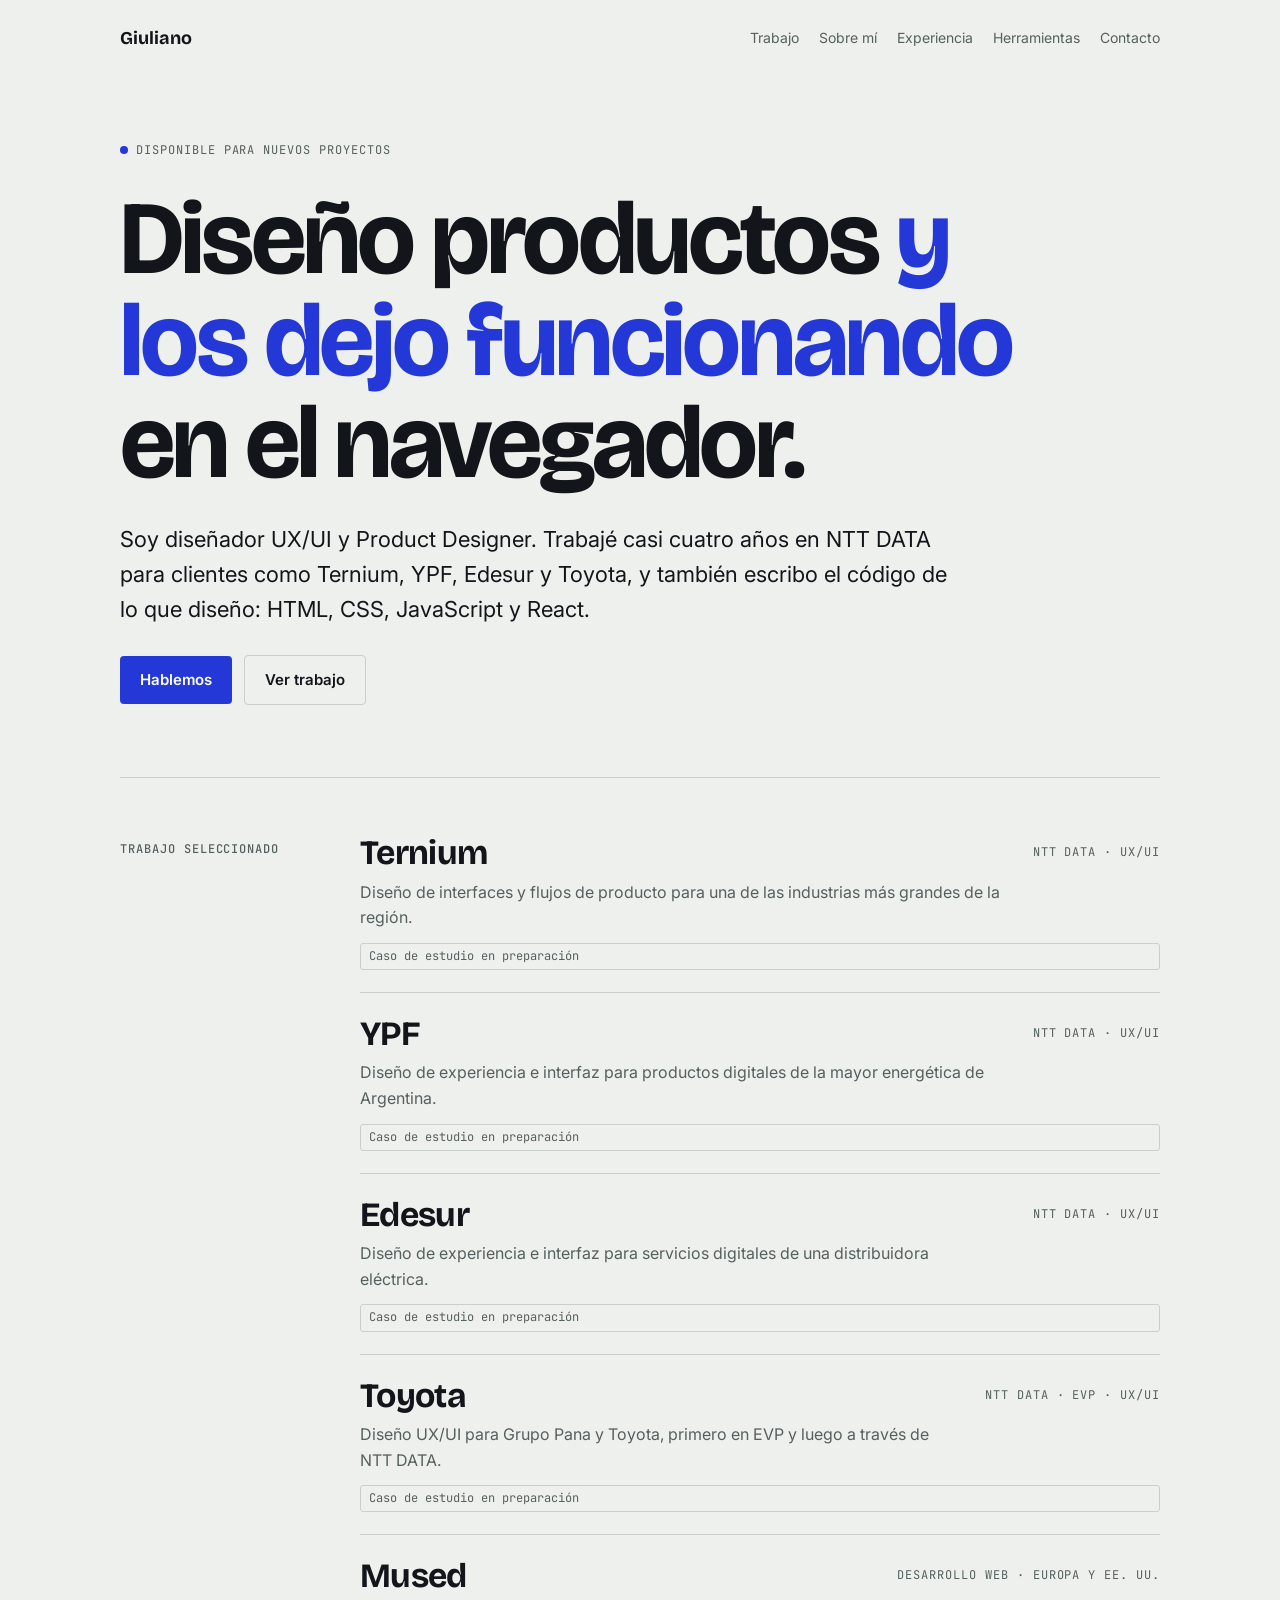
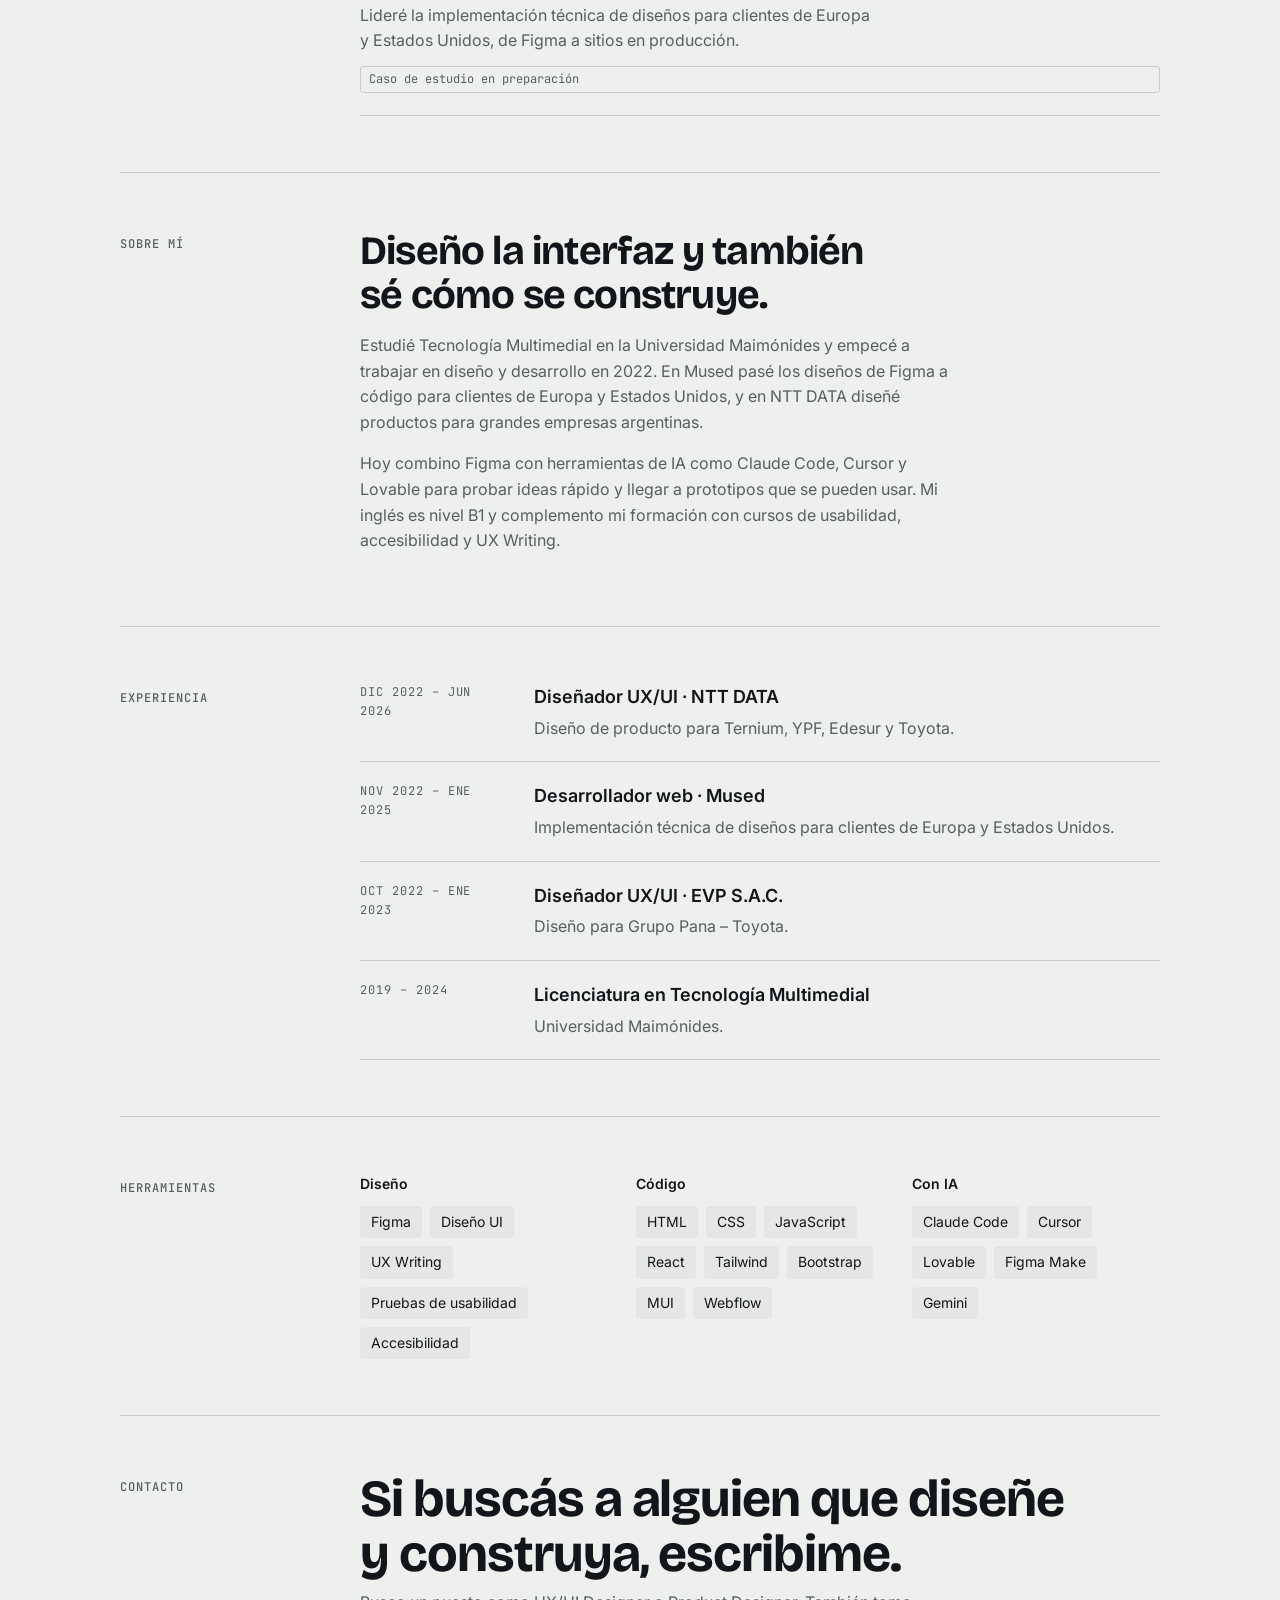
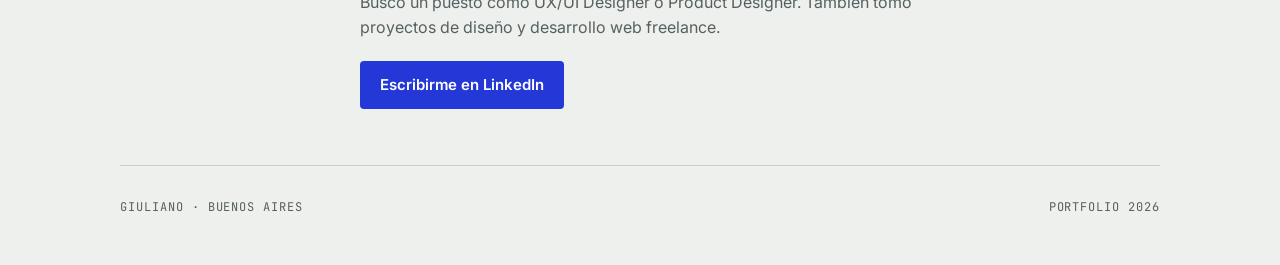
==== index.html @ b7f48174 "Add files via upload" ====
<!doctype html>
<html lang="es">
<head>
<meta charset="utf-8">
<meta name="viewport" content="width=device-width, initial-scale=1, viewport-fit=cover">
<meta name="description" content="Portfolio de Giuliano, diseñador UX/UI y Product Designer.">
<title>Giuliano Portfolio</title>
<link rel="preconnect" href="https://fonts.googleapis.com">
<link rel="preconnect" href="https://fonts.gstatic.com" crossorigin>
<link rel="stylesheet" href="https://fonts.googleapis.com/css2?family=Bricolage+Grotesque:opsz,wght@12..96,500;12..96,700&family=Inter:wght@400;500;600&family=JetBrains+Mono:wght@400;500&display=swap">
<style>
/* Layout: columna editorial a la izquierda, filas de trabajo tipo índice, etiquetas en monoespaciada como en una interfaz de diseño */
:root {
  --bg: #EEF0EE;
  --surface: #E4E7E4;
  --fg: #12161A;
  --muted: #55605F;
  --line: #C9CFCC;
  --accent: #2438D8;
  --accent-fg: #FFFFFF;
  --font-display: "Bricolage Grotesque", "Helvetica Neue", Arial, sans-serif;
  --font-body: "Inter", system-ui, -apple-system, "Segoe UI", sans-serif;
  --font-mono: "JetBrains Mono", ui-monospace, "SF Mono", Menlo, monospace;
}
@media (prefers-color-scheme: dark) {
  :root:not([data-theme="light"]) {
    --bg: #0F1316; --surface: #171C20; --fg: #E8ECEA; --muted: #98A3A1;
    --line: #272E32; --accent: #7F8DFF; --accent-fg: #0F1316; color-scheme: dark;
  }
}
:root[data-theme="dark"] {
  --bg: #0F1316; --surface: #171C20; --fg: #E8ECEA; --muted: #98A3A1;
  --line: #272E32; --accent: #7F8DFF; --accent-fg: #0F1316; color-scheme: dark;
}
* { box-sizing: border-box; }
body { margin: 0; }
html { scroll-behavior: smooth; }
body {
  background: var(--bg); color: var(--fg);
  font-family: var(--font-body); font-size: 16px; line-height: 1.6;
  padding-left: max(16px, env(safe-area-inset-left, 0px));
  padding-right: max(16px, env(safe-area-inset-right, 0px));
  padding-block: 0;
}
a { color: inherit; }
a:focus-visible, button:focus-visible { outline: 2px solid var(--accent); outline-offset: 3px; border-radius: 2px; }
.wrap { max-width: 1040px; margin: 0 auto; }
.label { font-family: var(--font-mono); font-size: 12px; letter-spacing: 0.08em; text-transform: uppercase; color: var(--muted); }

header.top { display: flex; justify-content: space-between; align-items: center; gap: 16px; padding-block: 24px; flex-wrap: wrap; }
header.top .brand { font-family: var(--font-display); font-weight: 700; font-size: 18px; text-decoration: none; }
header.top nav { display: flex; gap: 20px; flex-wrap: wrap; }
header.top nav a { font-size: 14px; text-decoration: none; color: var(--muted); }
header.top nav a:hover { color: var(--fg); }

.hero { padding-block: 64px 72px; display: grid; gap: 28px; }
.hero h1 {
  font-family: var(--font-display); font-weight: 700; font-size: clamp(44px, 9vw, 104px);
  line-height: 0.98; letter-spacing: -0.03em; margin: 0; text-wrap: balance;
}
.hero h1 em { font-style: normal; color: var(--accent); }
.hero p.lead { font-size: clamp(18px, 2.4vw, 22px); max-width: 38em; margin: 0; color: var(--fg); }
.hero .row { display: flex; gap: 12px; flex-wrap: wrap; align-items: center; }
.btn {
  display: inline-block; padding: 12px 20px; background: var(--accent); color: var(--accent-fg);
  font-weight: 600; font-size: 15px; text-decoration: none; border-radius: 4px;
}
.btn.ghost { background: transparent; color: var(--fg); border: 1px solid var(--line); }
.btn:hover { filter: brightness(1.08); }
.status { display: inline-flex; align-items: center; gap: 8px; }
.status::before { content: ""; width: 8px; height: 8px; border-radius: 50%; background: var(--accent); }

section { padding-block: 56px; border-top: 1px solid var(--line); display: grid; grid-template-columns: 200px minmax(0, 1fr); gap: 24px 40px; }
section > h2 { margin: 0; font-family: var(--font-mono); font-weight: 500; font-size: 12px; letter-spacing: 0.08em; text-transform: uppercase; color: var(--muted); padding-top: 6px; }

.work { list-style: none; margin: 0; padding: 0; }
.work li { display: grid; grid-template-columns: minmax(0, 1fr) auto; gap: 8px 24px; padding-block: 22px; border-bottom: 1px solid var(--line); }
.work li:first-child { padding-top: 0; }
.work h3 { margin: 0; font-family: var(--font-display); font-size: clamp(24px, 3.4vw, 34px); line-height: 1.1; letter-spacing: -0.02em; font-weight: 700; }
.work p { grid-column: 1; margin: 0; color: var(--muted); max-width: 40em; }
.work .meta { grid-column: 2; grid-row: 1; text-align: right; align-self: center; }
.work .soon { grid-column: 1 / -1; }
.tag { display: inline-block; font-family: var(--font-mono); font-size: 12px; padding: 3px 8px; border: 1px solid var(--line); border-radius: 3px; color: var(--muted); margin-top: 4px; }

.jobs { display: grid; gap: 0; }
.job { display: grid; grid-template-columns: 150px minmax(0, 1fr); gap: 8px 24px; padding-block: 20px; border-bottom: 1px solid var(--line); }
.job:first-child { padding-top: 0; }
.job h3 { margin: 0; font-size: 18px; font-weight: 600; }
.job p { margin: 4px 0 0; color: var(--muted); }

.skills { display: grid; grid-template-columns: repeat(auto-fit, minmax(220px, 1fr)); gap: 28px; }
.skills h3 { margin: 0 0 10px; font-size: 14px; font-weight: 600; }
.chips { display: flex; flex-wrap: wrap; gap: 8px; margin: 0; padding: 0; list-style: none; }
.chips li { background: var(--surface); padding: 5px 11px; border-radius: 3px; font-size: 14px; }

.contact h3 { margin: 0 0 8px; font-family: var(--font-display); font-size: clamp(30px, 5vw, 52px); line-height: 1.05; letter-spacing: -0.02em; text-wrap: balance; }
.contact p { margin: 0 0 20px; color: var(--muted); max-width: 36em; }

.skip { position: absolute; left: 16px; top: -60px; background: var(--accent); color: var(--accent-fg); padding: 10px 16px; border-radius: 4px; z-index: 20; text-decoration: none; font-weight: 600; }
.skip:focus { top: 12px; }
.about p { margin: 0 0 16px; color: var(--muted); max-width: 38em; }
.about p.big { font-family: var(--font-display); font-size: clamp(26px, 4vw, 40px); line-height: 1.1; letter-spacing: -0.02em; font-weight: 700; color: var(--fg); text-wrap: balance; }
footer { padding-block: 32px 48px; border-top: 1px solid var(--line); display: flex; justify-content: space-between; gap: 12px; flex-wrap: wrap; }

@media (max-width: 720px) {
  section { grid-template-columns: minmax(0, 1fr); padding-block: 40px; }
  .job { grid-template-columns: minmax(0, 1fr); }
  .work li { grid-template-columns: minmax(0, 1fr); }
  .work .meta { grid-column: 1; grid-row: auto; text-align: left; }
  .hero { padding-block: 40px 48px; }
}
@media (prefers-reduced-motion: reduce) { html { scroll-behavior: auto; } }
</style>
</head>
<body>


<a class="skip" href="#trabajo">Saltar al contenido</a>
<div class="wrap">
  <header class="top">
    <a class="brand" href="#inicio">Giuliano</a>
    <nav aria-label="Principal">
      <a href="#trabajo">Trabajo</a>
      <a href="#sobre-mi">Sobre mí</a>
      <a href="#experiencia">Experiencia</a>
      <a href="#herramientas">Herramientas</a>
      <a href="#contacto">Contacto</a>
    </nav>
  </header>

  <main id="inicio">
    <div class="hero">
      <span class="label status">Disponible para nuevos proyectos</span>
      <h1>Diseño productos <em>y los dejo funcionando</em> en el navegador.</h1>
      <p class="lead">Soy diseñador UX/UI y Product Designer. Trabajé casi cuatro años en NTT DATA para clientes como Ternium, YPF, Edesur y Toyota, y también escribo el código de lo que diseño: HTML, CSS, JavaScript y React.</p>
      <div class="row">
        <a class="btn" href="#contacto">Hablemos</a>
        <a class="btn ghost" href="#trabajo">Ver trabajo</a>
      </div>
    </div>

    <section id="trabajo">
      <h2>Trabajo seleccionado</h2>
      <ul class="work">
        <li>
          <h3>Ternium</h3>
          <span class="label meta">NTT DATA · UX/UI</span>
          <p>Diseño de interfaces y flujos de producto para una de las industrias más grandes de la región.</p>
          <span class="tag soon">Caso de estudio en preparación</span>
        </li>
        <li>
          <h3>YPF</h3>
          <span class="label meta">NTT DATA · UX/UI</span>
          <p>Diseño de experiencia e interfaz para productos digitales de la mayor energética de Argentina.</p>
          <span class="tag soon">Caso de estudio en preparación</span>
        </li>
        <li>
          <h3>Edesur</h3>
          <span class="label meta">NTT DATA · UX/UI</span>
          <p>Diseño de experiencia e interfaz para servicios digitales de una distribuidora eléctrica.</p>
          <span class="tag soon">Caso de estudio en preparación</span>
        </li>
        <li>
          <h3>Toyota</h3>
          <span class="label meta">NTT DATA · EVP · UX/UI</span>
          <p>Diseño UX/UI para Grupo Pana y Toyota, primero en EVP y luego a través de NTT DATA.</p>
          <span class="tag soon">Caso de estudio en preparación</span>
        </li>
        <li>
          <h3>Mused</h3>
          <span class="label meta">Desarrollo web · Europa y EE. UU.</span>
          <p>Lideré la implementación técnica de diseños para clientes de Europa y Estados Unidos, de Figma a sitios en producción.</p>
          <span class="tag soon">Caso de estudio en preparación</span>
        </li>
      </ul>
    </section>

    <section id="sobre-mi" class="about">
      <h2>Sobre mí</h2>
      <div>
        <p class="big">Diseño la interfaz y también sé cómo se construye.</p>
        <p>Estudié Tecnología Multimedial en la Universidad Maimónides y empecé a trabajar en diseño y desarrollo en 2022. En Mused pasé los diseños de Figma a código para clientes de Europa y Estados Unidos, y en NTT DATA diseñé productos para grandes empresas argentinas.</p>
        <p>Hoy combino Figma con herramientas de IA como Claude Code, Cursor y Lovable para probar ideas rápido y llegar a prototipos que se pueden usar. Mi inglés es nivel B1 y complemento mi formación con cursos de usabilidad, accesibilidad y UX Writing.</p>
      </div>
    </section>

    <section id="experiencia">
      <h2>Experiencia</h2>
      <div class="jobs">
        <div class="job">
          <span class="label">Dic 2022 – Jun 2026</span>
          <div><h3>Diseñador UX/UI · NTT DATA</h3><p>Diseño de producto para Ternium, YPF, Edesur y Toyota.</p></div>
        </div>
        <div class="job">
          <span class="label">Nov 2022 – Ene 2025</span>
          <div><h3>Desarrollador web · Mused</h3><p>Implementación técnica de diseños para clientes de Europa y Estados Unidos.</p></div>
        </div>
        <div class="job">
          <span class="label">Oct 2022 – Ene 2023</span>
          <div><h3>Diseñador UX/UI · EVP S.A.C.</h3><p>Diseño para Grupo Pana – Toyota.</p></div>
        </div>
        <div class="job">
          <span class="label">2019 – 2024</span>
          <div><h3>Licenciatura en Tecnología Multimedial</h3><p>Universidad Maimónides.</p></div>
        </div>
      </div>
    </section>

    <section id="herramientas">
      <h2>Herramientas</h2>
      <div class="skills">
        <div>
          <h3>Diseño</h3>
          <ul class="chips"><li>Figma</li><li>Diseño UI</li><li>UX Writing</li><li>Pruebas de usabilidad</li><li>Accesibilidad</li></ul>
        </div>
        <div>
          <h3>Código</h3>
          <ul class="chips"><li>HTML</li><li>CSS</li><li>JavaScript</li><li>React</li><li>Tailwind</li><li>Bootstrap</li><li>MUI</li><li>Webflow</li></ul>
        </div>
        <div>
          <h3>Con IA</h3>
          <ul class="chips"><li>Claude Code</li><li>Cursor</li><li>Lovable</li><li>Figma Make</li><li>Gemini</li></ul>
        </div>
      </div>
    </section>

    <section id="contacto" class="contact">
      <h2>Contacto</h2>
      <div>
        <h3>Si buscás a alguien que diseñe y construya, escribime.</h3>
        <p>Busco un puesto como UX/UI Designer o Product Designer. También tomo proyectos de diseño y desarrollo web freelance.</p>
        <a class="btn" href="https://www.linkedin.com/" rel="noopener">Escribirme en LinkedIn</a>
      </div>
    </section>
  </main>

  <footer>
    <span class="label">Giuliano · Buenos Aires</span>
    <span class="label">Portfolio 2026</span>
  </footer>
</div>

</body>
</html>
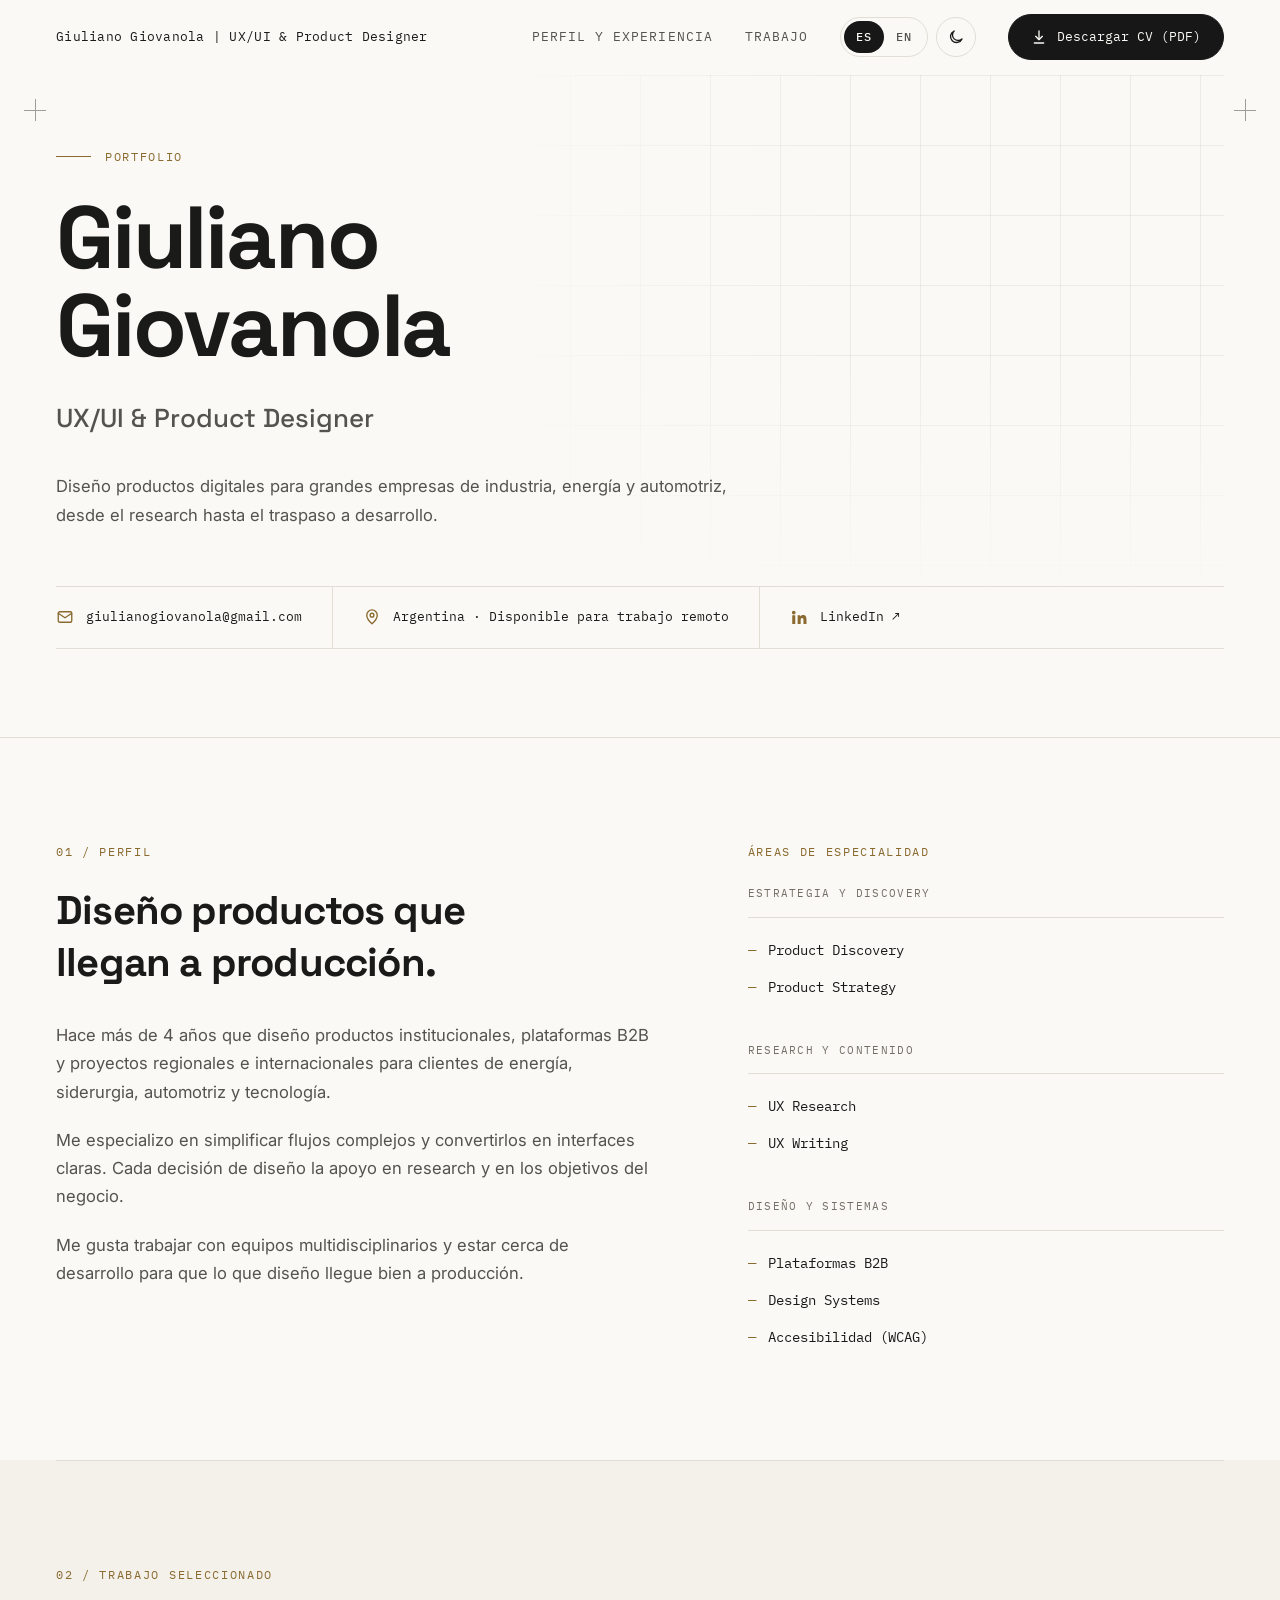
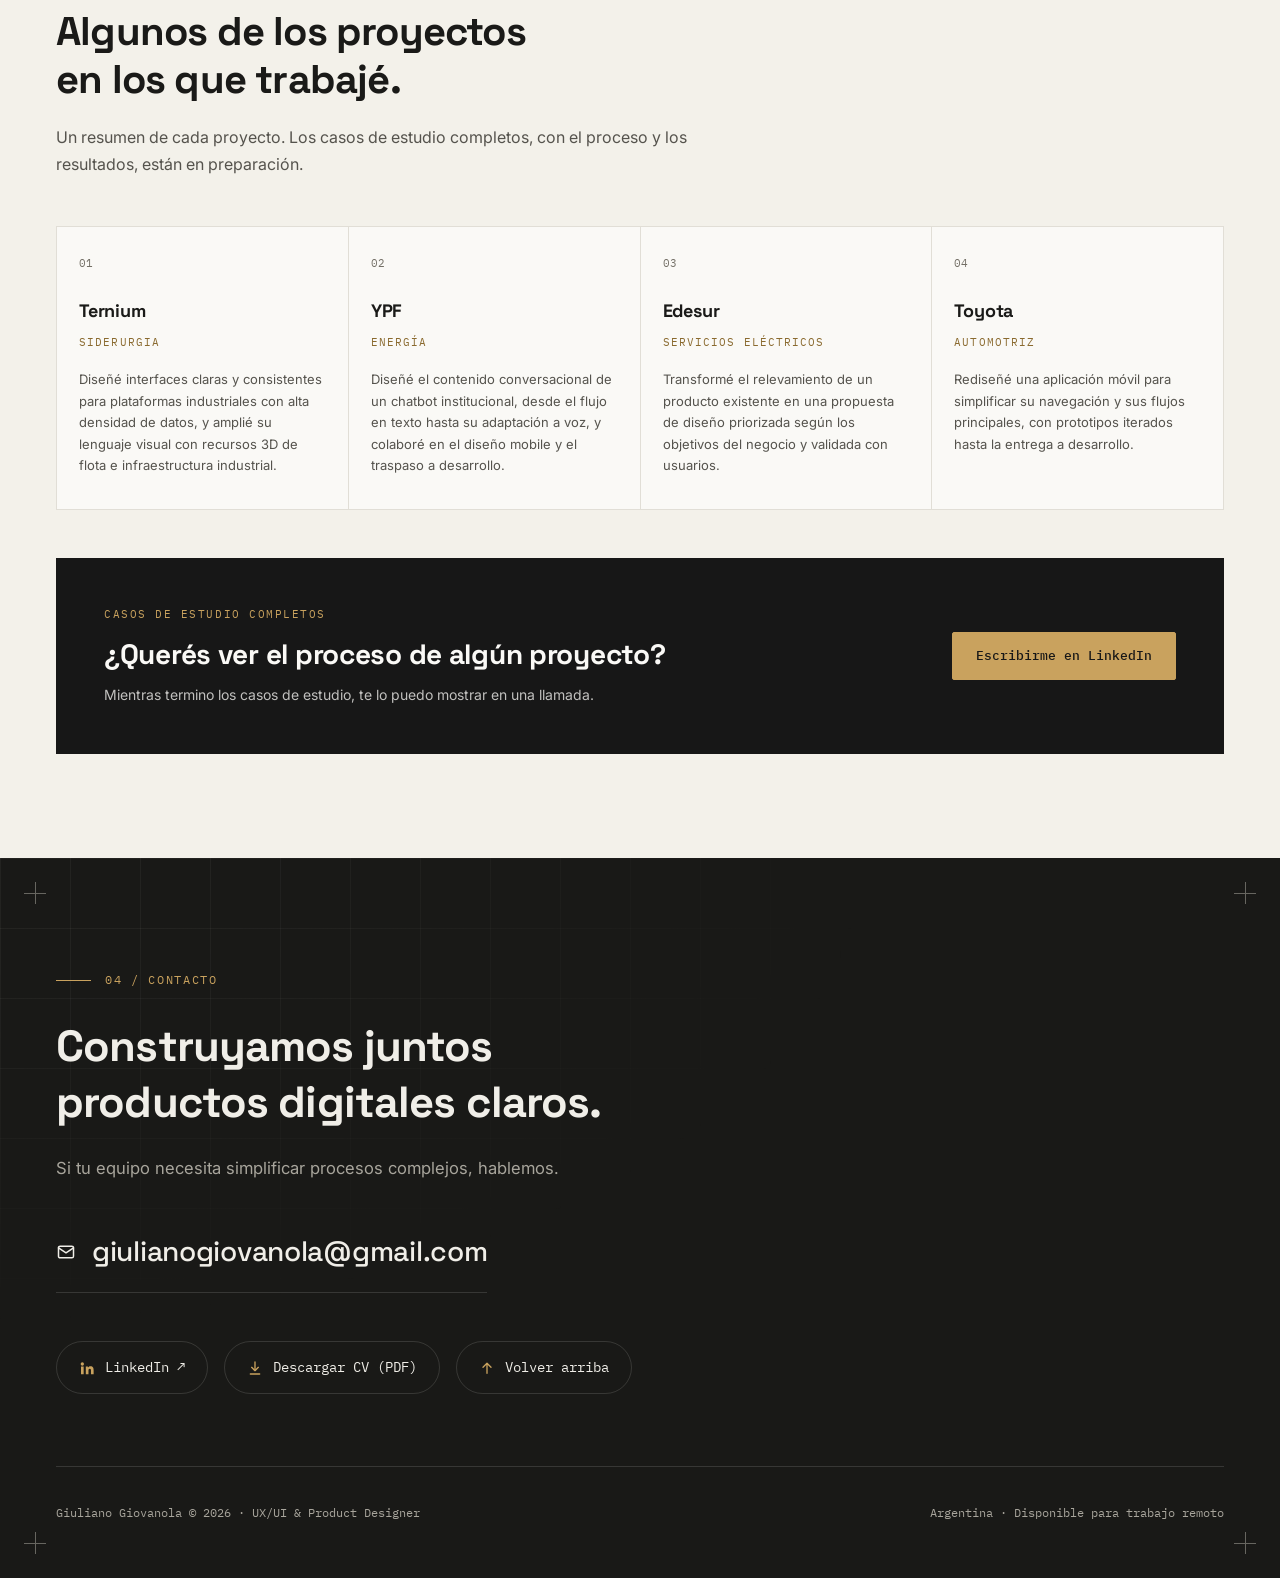
==== commit 22919a62: "Add files via upload" ====
--- a/index.html
+++ b/index.html
@@ -3,242 +3,176 @@
 <head>
 <meta charset="utf-8">
 <meta name="viewport" content="width=device-width, initial-scale=1, viewport-fit=cover">
-<meta name="description" content="Portfolio de Giuliano, diseñador UX/UI y Product Designer.">
-<title>Giuliano Portfolio</title>
+<meta name="description" content="Portfolio de Giuliano Giovanola, diseñador UX/UI y Product Designer.">
+<title>Giuliano Giovanola - UX/UI & Product Designer</title>
+<script>try { if (localStorage.getItem('theme') === 'dark') document.documentElement.setAttribute('data-theme', 'dark'); } catch (e) {}</script>
 <link rel="preconnect" href="https://fonts.googleapis.com">
 <link rel="preconnect" href="https://fonts.gstatic.com" crossorigin>
-<link rel="stylesheet" href="https://fonts.googleapis.com/css2?family=Bricolage+Grotesque:opsz,wght@12..96,500;12..96,700&family=Inter:wght@400;500;600&family=JetBrains+Mono:wght@400;500&display=swap">
-<style>
-/* Layout: columna editorial a la izquierda, filas de trabajo tipo índice, etiquetas en monoespaciada como en una interfaz de diseño */
-:root {
-  --bg: #EEF0EE;
-  --surface: #E4E7E4;
-  --fg: #12161A;
-  --muted: #55605F;
-  --line: #C9CFCC;
-  --accent: #2438D8;
-  --accent-fg: #FFFFFF;
-  --font-display: "Bricolage Grotesque", "Helvetica Neue", Arial, sans-serif;
-  --font-body: "Inter", system-ui, -apple-system, "Segoe UI", sans-serif;
-  --font-mono: "JetBrains Mono", ui-monospace, "SF Mono", Menlo, monospace;
-}
-@media (prefers-color-scheme: dark) {
-  :root:not([data-theme="light"]) {
-    --bg: #0F1316; --surface: #171C20; --fg: #E8ECEA; --muted: #98A3A1;
-    --line: #272E32; --accent: #7F8DFF; --accent-fg: #0F1316; color-scheme: dark;
-  }
-}
-:root[data-theme="dark"] {
-  --bg: #0F1316; --surface: #171C20; --fg: #E8ECEA; --muted: #98A3A1;
-  --line: #272E32; --accent: #7F8DFF; --accent-fg: #0F1316; color-scheme: dark;
-}
-* { box-sizing: border-box; }
-body { margin: 0; }
-html { scroll-behavior: smooth; }
-body {
-  background: var(--bg); color: var(--fg);
-  font-family: var(--font-body); font-size: 16px; line-height: 1.6;
-  padding-left: max(16px, env(safe-area-inset-left, 0px));
-  padding-right: max(16px, env(safe-area-inset-right, 0px));
-  padding-block: 0;
-}
-a { color: inherit; }
-a:focus-visible, button:focus-visible { outline: 2px solid var(--accent); outline-offset: 3px; border-radius: 2px; }
-.wrap { max-width: 1040px; margin: 0 auto; }
-.label { font-family: var(--font-mono); font-size: 12px; letter-spacing: 0.08em; text-transform: uppercase; color: var(--muted); }
-
-header.top { display: flex; justify-content: space-between; align-items: center; gap: 16px; padding-block: 24px; flex-wrap: wrap; }
-header.top .brand { font-family: var(--font-display); font-weight: 700; font-size: 18px; text-decoration: none; }
-header.top nav { display: flex; gap: 20px; flex-wrap: wrap; }
-header.top nav a { font-size: 14px; text-decoration: none; color: var(--muted); }
-header.top nav a:hover { color: var(--fg); }
-
-.hero { padding-block: 64px 72px; display: grid; gap: 28px; }
-.hero h1 {
-  font-family: var(--font-display); font-weight: 700; font-size: clamp(44px, 9vw, 104px);
-  line-height: 0.98; letter-spacing: -0.03em; margin: 0; text-wrap: balance;
-}
-.hero h1 em { font-style: normal; color: var(--accent); }
-.hero p.lead { font-size: clamp(18px, 2.4vw, 22px); max-width: 38em; margin: 0; color: var(--fg); }
-.hero .row { display: flex; gap: 12px; flex-wrap: wrap; align-items: center; }
-.btn {
-  display: inline-block; padding: 12px 20px; background: var(--accent); color: var(--accent-fg);
-  font-weight: 600; font-size: 15px; text-decoration: none; border-radius: 4px;
-}
-.btn.ghost { background: transparent; color: var(--fg); border: 1px solid var(--line); }
-.btn:hover { filter: brightness(1.08); }
-.status { display: inline-flex; align-items: center; gap: 8px; }
-.status::before { content: ""; width: 8px; height: 8px; border-radius: 50%; background: var(--accent); }
-
-section { padding-block: 56px; border-top: 1px solid var(--line); display: grid; grid-template-columns: 200px minmax(0, 1fr); gap: 24px 40px; }
-section > h2 { margin: 0; font-family: var(--font-mono); font-weight: 500; font-size: 12px; letter-spacing: 0.08em; text-transform: uppercase; color: var(--muted); padding-top: 6px; }
-
-.work { list-style: none; margin: 0; padding: 0; }
-.work li { display: grid; grid-template-columns: minmax(0, 1fr) auto; gap: 8px 24px; padding-block: 22px; border-bottom: 1px solid var(--line); }
-.work li:first-child { padding-top: 0; }
-.work h3 { margin: 0; font-family: var(--font-display); font-size: clamp(24px, 3.4vw, 34px); line-height: 1.1; letter-spacing: -0.02em; font-weight: 700; }
-.work p { grid-column: 1; margin: 0; color: var(--muted); max-width: 40em; }
-.work .meta { grid-column: 2; grid-row: 1; text-align: right; align-self: center; }
-.work .soon { grid-column: 1 / -1; }
-.tag { display: inline-block; font-family: var(--font-mono); font-size: 12px; padding: 3px 8px; border: 1px solid var(--line); border-radius: 3px; color: var(--muted); margin-top: 4px; }
-
-.jobs { display: grid; gap: 0; }
-.job { display: grid; grid-template-columns: 150px minmax(0, 1fr); gap: 8px 24px; padding-block: 20px; border-bottom: 1px solid var(--line); }
-.job:first-child { padding-top: 0; }
-.job h3 { margin: 0; font-size: 18px; font-weight: 600; }
-.job p { margin: 4px 0 0; color: var(--muted); }
-
-.skills { display: grid; grid-template-columns: repeat(auto-fit, minmax(220px, 1fr)); gap: 28px; }
-.skills h3 { margin: 0 0 10px; font-size: 14px; font-weight: 600; }
-.chips { display: flex; flex-wrap: wrap; gap: 8px; margin: 0; padding: 0; list-style: none; }
-.chips li { background: var(--surface); padding: 5px 11px; border-radius: 3px; font-size: 14px; }
-
-.contact h3 { margin: 0 0 8px; font-family: var(--font-display); font-size: clamp(30px, 5vw, 52px); line-height: 1.05; letter-spacing: -0.02em; text-wrap: balance; }
-.contact p { margin: 0 0 20px; color: var(--muted); max-width: 36em; }
-
-.skip { position: absolute; left: 16px; top: -60px; background: var(--accent); color: var(--accent-fg); padding: 10px 16px; border-radius: 4px; z-index: 20; text-decoration: none; font-weight: 600; }
-.skip:focus { top: 12px; }
-.about p { margin: 0 0 16px; color: var(--muted); max-width: 38em; }
-.about p.big { font-family: var(--font-display); font-size: clamp(26px, 4vw, 40px); line-height: 1.1; letter-spacing: -0.02em; font-weight: 700; color: var(--fg); text-wrap: balance; }
-footer { padding-block: 32px 48px; border-top: 1px solid var(--line); display: flex; justify-content: space-between; gap: 12px; flex-wrap: wrap; }
-
-@media (max-width: 720px) {
-  section { grid-template-columns: minmax(0, 1fr); padding-block: 40px; }
-  .job { grid-template-columns: minmax(0, 1fr); }
-  .work li { grid-template-columns: minmax(0, 1fr); }
-  .work .meta { grid-column: 1; grid-row: auto; text-align: left; }
-  .hero { padding-block: 40px 48px; }
-}
-@media (prefers-reduced-motion: reduce) { html { scroll-behavior: auto; } }
-</style>
+<link rel="stylesheet" href="https://fonts.googleapis.com/css2?family=Space+Grotesk:wght@500;700&family=Inter:wght@400;500;600&family=IBM+Plex+Mono:wght@400;500&display=swap">
+<link rel="stylesheet" href="css/styles.css">
 </head>
 <body>
+<a class="skip" href="#trabajo" data-i18n="skip">Saltar al contenido</a>
 
+<header class="site-header">
+  <div class="wrap topbar">
+    <a class="id" href="#inicio">Giuliano Giovanola<span class="idrole"> | UX/UI &amp; Product Designer</span></a>
+    <div class="links">
+      <a class="nav" href="#sobre-mi" data-i18n="nav.profile">Perfil y experiencia</a>
+      <a class="nav" href="#trabajo" data-i18n="nav.work">Trabajo</a>
+      <div class="controls">
+        <div class="lang" role="group" aria-label="Idioma" data-i18n-aria="lang.group">
+          <button type="button" data-set-lang="es" aria-pressed="true">ES</button>
+          <button type="button" data-set-lang="en" aria-pressed="false">EN</button>
+        </div>
+        <button type="button" class="theme-btn" aria-pressed="false" aria-label="Modo oscuro" data-i18n-aria="theme.dark">
+          <svg class="moon" viewBox="0 0 24 24" fill="none" stroke="currentColor" stroke-width="1.8" stroke-linecap="round" stroke-linejoin="round" aria-hidden="true"><path d="M20 14.5A8 8 0 1 1 9.5 4a6.5 6.5 0 0 0 10.5 10.5Z"/></svg>
+          <svg class="sun" viewBox="0 0 24 24" fill="none" stroke="currentColor" stroke-width="1.8" stroke-linecap="round" stroke-linejoin="round" aria-hidden="true"><circle cx="12" cy="12" r="4"/><path d="M12 2v2M12 20v2M4.9 4.9l1.4 1.4M17.7 17.7l1.4 1.4M2 12h2M20 12h2M4.9 19.1l1.4-1.4M17.7 6.3l1.4-1.4"/></svg>
+        </button>
+      </div>
+      <a class="pill" href="assets/documents/cv-giuliano-giovanola.pdf" download>
+        <svg viewBox="0 0 24 24" fill="none" stroke="currentColor" stroke-width="2" stroke-linecap="round" stroke-linejoin="round" aria-hidden="true"><path d="M12 3v12"/><path d="m7 11 5 5 5-5"/><path d="M5 21h14"/></svg>
+        <span class="pill-full" data-i18n="cv">Descargar CV (PDF)</span><span class="pill-short">CV</span>
+      </a>
+    </div>
+  </div>
+</header>
 
-<a class="skip" href="#trabajo">Saltar al contenido</a>
-<div class="wrap">
-  <header class="top">
-    <a class="brand" href="#inicio">Giuliano</a>
-    <nav aria-label="Principal">
-      <a href="#trabajo">Trabajo</a>
-      <a href="#sobre-mi">Sobre mí</a>
-      <a href="#experiencia">Experiencia</a>
-      <a href="#herramientas">Herramientas</a>
-      <a href="#contacto">Contacto</a>
-    </nav>
-  </header>
-
-  <main id="inicio">
+<div class="hero-band" id="inicio">
+  <span class="cross l" aria-hidden="true"></span>
+  <span class="cross r" aria-hidden="true"></span>
+  <div class="wrap">
     <div class="hero">
-      <span class="label status">Disponible para nuevos proyectos</span>
-      <h1>Diseño productos <em>y los dejo funcionando</em> en el navegador.</h1>
-      <p class="lead">Soy diseñador UX/UI y Product Designer. Trabajé casi cuatro años en NTT DATA para clientes como Ternium, YPF, Edesur y Toyota, y también escribo el código de lo que diseño: HTML, CSS, JavaScript y React.</p>
-      <div class="row">
-        <a class="btn" href="#contacto">Hablemos</a>
-        <a class="btn ghost" href="#trabajo">Ver trabajo</a>
+      <p class="eyebrow">Portfolio</p>
+      <h1><span>Giuliano</span><span>Giovanola</span></h1>
+      <p class="role">UX/UI &amp; Product Designer</p>
+      <p class="lead" data-i18n="hero.lead">Diseño productos digitales para grandes empresas de industria, energía y automotriz, desde el research hasta el traspaso a desarrollo.</p>
+      <div class="facts">
+        <a href="mailto:giulianogiovanola@gmail.com">
+          <svg viewBox="0 0 24 24" fill="none" stroke="currentColor" stroke-width="1.8" stroke-linecap="round" stroke-linejoin="round" aria-hidden="true"><rect x="3" y="5" width="18" height="14" rx="2"/><path d="m3 7 9 6 9-6"/></svg>
+          giulianogiovanola@gmail.com
+        </a>
+        <span>
+          <svg viewBox="0 0 24 24" fill="none" stroke="currentColor" stroke-width="1.8" stroke-linecap="round" stroke-linejoin="round" aria-hidden="true"><path d="M12 21s7-6.2 7-11.5A7 7 0 0 0 5 9.5C5 14.8 12 21 12 21Z"/><circle cx="12" cy="9.5" r="2.5"/></svg>
+          <span data-i18n="hero.location">Argentina · Disponible para trabajo remoto</span>
+        </span>
+        <a href="https://www.linkedin.com/in/giulianogiovanola" target="_blank" rel="noopener noreferrer">
+          <svg viewBox="0 0 24 24" fill="currentColor" aria-hidden="true"><path d="M4.98 3.5a2.5 2.5 0 1 1 0 5 2.5 2.5 0 0 1 0-5ZM3 9.75h4v11.5H3V9.75Zm6.5 0h3.83v1.57h.05c.53-1 1.84-2.07 3.78-2.07 4.04 0 4.79 2.66 4.79 6.12v5.88h-4v-5.2c0-1.24-.02-2.84-1.73-2.84-1.73 0-2 1.35-2 2.75v5.29h-4V9.75Z"/></svg>
+          LinkedIn ↗
+        </a>
       </div>
     </div>
+  </div>
+</div>
+<hr class="rule">
 
-    <section id="trabajo">
-      <h2>Trabajo seleccionado</h2>
-      <ul class="work">
-        <li>
-          <h3>Ternium</h3>
-          <span class="label meta">NTT DATA · UX/UI</span>
-          <p>Diseño de interfaces y flujos de producto para una de las industrias más grandes de la región.</p>
-          <span class="tag soon">Caso de estudio en preparación</span>
-        </li>
-        <li>
-          <h3>YPF</h3>
-          <span class="label meta">NTT DATA · UX/UI</span>
-          <p>Diseño de experiencia e interfaz para productos digitales de la mayor energética de Argentina.</p>
-          <span class="tag soon">Caso de estudio en preparación</span>
-        </li>
-        <li>
-          <h3>Edesur</h3>
-          <span class="label meta">NTT DATA · UX/UI</span>
-          <p>Diseño de experiencia e interfaz para servicios digitales de una distribuidora eléctrica.</p>
-          <span class="tag soon">Caso de estudio en preparación</span>
-        </li>
-        <li>
-          <h3>Toyota</h3>
-          <span class="label meta">NTT DATA · EVP · UX/UI</span>
-          <p>Diseño UX/UI para Grupo Pana y Toyota, primero en EVP y luego a través de NTT DATA.</p>
-          <span class="tag soon">Caso de estudio en preparación</span>
-        </li>
-        <li>
-          <h3>Mused</h3>
-          <span class="label meta">Desarrollo web · Europa y EE. UU.</span>
-          <p>Lideré la implementación técnica de diseños para clientes de Europa y Estados Unidos, de Figma a sitios en producción.</p>
-          <span class="tag soon">Caso de estudio en preparación</span>
-        </li>
-      </ul>
-    </section>
-
-    <section id="sobre-mi" class="about">
-      <h2>Sobre mí</h2>
-      <div>
-        <p class="big">Diseño la interfaz y también sé cómo se construye.</p>
-        <p>Estudié Tecnología Multimedial en la Universidad Maimónides y empecé a trabajar en diseño y desarrollo en 2022. En Mused pasé los diseños de Figma a código para clientes de Europa y Estados Unidos, y en NTT DATA diseñé productos para grandes empresas argentinas.</p>
-        <p>Hoy combino Figma con herramientas de IA como Claude Code, Cursor y Lovable para probar ideas rápido y llegar a prototipos que se pueden usar. Mi inglés es nivel B1 y complemento mi formación con cursos de usabilidad, accesibilidad y UX Writing.</p>
+<div class="wrap">
+  <main>
+    <section id="sobre-mi" class="profile">
+      <div class="copy">
+        <p class="kicker" data-i18n="profile.kicker">01 / Perfil</p>
+        <h2 data-i18n="profile.title">Diseño productos que llegan a producción.</h2>
+        <p data-i18n="profile.p1">Hace más de 4 años que diseño productos institucionales, plataformas B2B y proyectos regionales e internacionales para clientes de energía, siderurgia, automotriz y tecnología.</p>
+        <p data-i18n="profile.p2">Me especializo en simplificar flujos complejos y convertirlos en interfaces claras. Cada decisión de diseño la apoyo en research y en los objetivos del negocio.</p>
+        <p data-i18n="profile.p3">Me gusta trabajar con equipos multidisciplinarios y estar cerca de desarrollo para que lo que diseño llegue bien a producción.</p>
       </div>
-    </section>
-
-    <section id="experiencia">
-      <h2>Experiencia</h2>
-      <div class="jobs">
-        <div class="job">
-          <span class="label">Dic 2022 – Jun 2026</span>
-          <div><h3>Diseñador UX/UI · NTT DATA</h3><p>Diseño de producto para Ternium, YPF, Edesur y Toyota.</p></div>
+      <div class="expertise">
+        <p class="kicker" data-i18n="exp.kicker">Áreas de especialidad</p>
+        <div class="expertise-group">
+          <h3 data-i18n="exp.g1">Estrategia y discovery</h3>
+          <ul><li>Product Discovery</li><li>Product Strategy</li></ul>
         </div>
-        <div class="job">
-          <span class="label">Nov 2022 – Ene 2025</span>
-          <div><h3>Desarrollador web · Mused</h3><p>Implementación técnica de diseños para clientes de Europa y Estados Unidos.</p></div>
+        <div class="expertise-group">
+          <h3 data-i18n="exp.g2">Research y contenido</h3>
+          <ul><li>UX Research</li><li>UX Writing</li></ul>
         </div>
-        <div class="job">
-          <span class="label">Oct 2022 – Ene 2023</span>
-          <div><h3>Diseñador UX/UI · EVP S.A.C.</h3><p>Diseño para Grupo Pana – Toyota.</p></div>
-        </div>
-        <div class="job">
-          <span class="label">2019 – 2024</span>
-          <div><h3>Licenciatura en Tecnología Multimedial</h3><p>Universidad Maimónides.</p></div>
+        <div class="expertise-group">
+          <h3 data-i18n="exp.g3">Diseño y sistemas</h3>
+          <ul><li data-i18n="exp.b2b">Plataformas B2B</li><li>Design Systems</li><li data-i18n="exp.a11y">Accesibilidad (WCAG)</li></ul>
         </div>
       </div>
     </section>
 
-    <section id="herramientas">
-      <h2>Herramientas</h2>
-      <div class="skills">
+    <section id="trabajo" class="cases">
+      <header class="cases-head">
+        <p class="kicker" data-i18n="work.kicker">02 / Trabajo seleccionado</p>
+        <h2 data-i18n="work.title">Algunos de los proyectos en los que trabajé.</h2>
+        <p data-i18n="work.intro">Un resumen de cada proyecto. Los casos de estudio completos, con el proceso y los resultados, están en preparación.</p>
+      </header>
+      <ol class="case-grid">
+        <li>
+          <span class="case-num">01</span>
+          <h3>Ternium</h3>
+          <span class="case-ind" data-i18n="work.ternium.ind">Siderurgia</span>
+          <p data-i18n="work.ternium.desc">Diseñé interfaces claras y consistentes para plataformas industriales con alta densidad de datos, y amplié su lenguaje visual con recursos 3D de flota e infraestructura industrial.</p>
+        </li>
+        <li>
+          <span class="case-num">02</span>
+          <h3>YPF</h3>
+          <span class="case-ind" data-i18n="work.ypf.ind">Energía</span>
+          <p data-i18n="work.ypf.desc">Diseñé el contenido conversacional de un chatbot institucional, desde el flujo en texto hasta su adaptación a voz, y colaboré en el diseño mobile y el traspaso a desarrollo.</p>
+        </li>
+        <li>
+          <span class="case-num">03</span>
+          <h3>Edesur</h3>
+          <span class="case-ind" data-i18n="work.edesur.ind">Servicios eléctricos</span>
+          <p data-i18n="work.edesur.desc">Transformé el relevamiento de un producto existente en una propuesta de diseño priorizada según los objetivos del negocio y validada con usuarios.</p>
+        </li>
+        <li>
+          <span class="case-num">04</span>
+          <h3>Toyota</h3>
+          <span class="case-ind" data-i18n="work.toyota.ind">Automotriz</span>
+          <p data-i18n="work.toyota.desc">Rediseñé una aplicación móvil para simplificar su navegación y sus flujos principales, con prototipos iterados hasta la entrega a desarrollo.</p>
+        </li>
+      </ol>
+      <div class="cases-cta">
         <div>
-          <h3>Diseño</h3>
-          <ul class="chips"><li>Figma</li><li>Diseño UI</li><li>UX Writing</li><li>Pruebas de usabilidad</li><li>Accesibilidad</li></ul>
+          <p class="cta-kicker" data-i18n="work.cta.kicker">Casos de estudio completos</p>
+          <h3 data-i18n="work.cta.title">¿Querés ver el proceso de algún proyecto?</h3>
+          <p data-i18n="work.cta.text">Mientras termino los casos de estudio, te lo puedo mostrar en una llamada.</p>
         </div>
-        <div>
-          <h3>Código</h3>
-          <ul class="chips"><li>HTML</li><li>CSS</li><li>JavaScript</li><li>React</li><li>Tailwind</li><li>Bootstrap</li><li>MUI</li><li>Webflow</li></ul>
-        </div>
-        <div>
-          <h3>Con IA</h3>
-          <ul class="chips"><li>Claude Code</li><li>Cursor</li><li>Lovable</li><li>Figma Make</li><li>Gemini</li></ul>
-        </div>
+        <a class="cta-btn" href="https://www.linkedin.com/in/giulianogiovanola" target="_blank" rel="noopener noreferrer" data-i18n="linkedin.btn">Escribirme en LinkedIn</a>
       </div>
     </section>
 
-    <section id="contacto" class="contact">
-      <h2>Contacto</h2>
-      <div>
-        <h3>Si buscás a alguien que diseñe y construya, escribime.</h3>
-        <p>Busco un puesto como UX/UI Designer o Product Designer. También tomo proyectos de diseño y desarrollo web freelance.</p>
-        <a class="btn" href="https://www.linkedin.com/" rel="noopener">Escribirme en LinkedIn</a>
+  </main>
+</div>
+
+<div class="end-band" id="contacto">
+  <span class="cross tl" aria-hidden="true"></span>
+  <span class="cross tr" aria-hidden="true"></span>
+  <span class="cross bl" aria-hidden="true"></span>
+  <span class="cross br" aria-hidden="true"></span>
+  <div class="wrap">
+    <section class="contact" aria-labelledby="contact-title">
+      <p class="eyebrow" data-i18n="contact.kicker">04 / Contacto</p>
+      <h2 id="contact-title" data-i18n="contact.title">Construyamos juntos productos digitales claros.</h2>
+      <p class="contact-sub" data-i18n="contact.text">Si tu equipo necesita simplificar procesos complejos, hablemos.</p>
+      <a class="contact-mail" href="mailto:giulianogiovanola@gmail.com">
+        <svg viewBox="0 0 24 24" fill="none" stroke="currentColor" stroke-width="1.8" stroke-linecap="round" stroke-linejoin="round" aria-hidden="true"><rect x="3" y="5" width="18" height="14" rx="2"/><path d="m3 7 9 6 9-6"/></svg>
+        <span>giulianogiovanola@gmail.com</span>
+      </a>
+      <div class="contact-actions">
+        <a class="ghost-btn" href="https://www.linkedin.com/in/giulianogiovanola" target="_blank" rel="noopener noreferrer">
+          <svg viewBox="0 0 24 24" fill="currentColor" aria-hidden="true"><path d="M4.98 3.5a2.5 2.5 0 1 1 0 5 2.5 2.5 0 0 1 0-5ZM3 9.75h4v11.5H3V9.75Zm6.5 0h3.83v1.57h.05c.53-1 1.84-2.07 3.78-2.07 4.04 0 4.79 2.66 4.79 6.12v5.88h-4v-5.2c0-1.24-.02-2.84-1.73-2.84-1.73 0-2 1.35-2 2.75v5.29h-4V9.75Z"/></svg>
+          LinkedIn ↗
+        </a>
+        <a class="ghost-btn" href="assets/documents/cv-giuliano-giovanola.pdf" download>
+          <svg viewBox="0 0 24 24" fill="none" stroke="currentColor" stroke-width="2" stroke-linecap="round" stroke-linejoin="round" aria-hidden="true"><path d="M12 3v12"/><path d="m7 11 5 5 5-5"/><path d="M5 21h14"/></svg>
+          <span data-i18n="cv">Descargar CV (PDF)</span>
+        </a>
+        <a class="ghost-btn" href="#inicio">
+          <svg viewBox="0 0 24 24" fill="none" stroke="currentColor" stroke-width="2" stroke-linecap="round" stroke-linejoin="round" aria-hidden="true"><path d="M12 20V5"/><path d="m6 11 6-6 6 6"/></svg>
+          <span data-i18n="contact.top">Volver arriba</span>
+        </a>
       </div>
     </section>
-  </main>
-
-  <footer>
-    <span class="label">Giuliano · Buenos Aires</span>
-    <span class="label">Portfolio 2026</span>
-  </footer>
+    <footer class="end-foot">
+      <span>Giuliano Giovanola © 2026 · UX/UI &amp; Product Designer</span>
+      <span data-i18n="footer.location">Argentina · Disponible para trabajo remoto</span>
+    </footer>
+  </div>
 </div>
-
+<script src="js/main.js"></script>
 </body>
 </html>
--- a/css/styles.css
+++ b/css/styles.css
@@ -0,0 +1,295 @@
+/* Layout: barra superior en monoespaciada, hero tipográfico con grilla tenue a la derecha, barra de datos en tres celdas, secciones en índice */
+:root {
+  --bg: #FAF9F6;
+  --surface: #EFEDE7;
+  --band: #F3F1EA;
+  --fg: #1A1A18;
+  --muted: #55534D;
+  --faint: #736F66;
+  --line: #E1DED6;
+  --grid: rgba(26, 26, 24, 0.06);
+  --accent: #8A6A2F;
+  --gold-soft: #EFE7D6;
+  --ink: #171717;
+  --on-ink: #FAF9F6;
+  --font-display: "Space Grotesk", "Helvetica Neue", Arial, sans-serif;
+  --font-body: "Inter", system-ui, -apple-system, "Segoe UI", sans-serif;
+  --font-mono: "IBM Plex Mono", ui-monospace, "SF Mono", Menlo, Consolas, monospace;
+  color-scheme: light;
+}
+/* Modo oscuro: solo cuando la persona lo elige con el botón (el sitio arranca en modo claro) */
+:root[data-theme="dark"] {
+  --bg: #141413; --surface: #1D1C1A; --band: #1A1917; --fg: #F0EEE8; --muted: #A8A59C; --faint: #8F8B82; --line: #2B2A27;
+  --grid: rgba(240, 238, 232, 0.06); --accent: #C9A25E; --gold-soft: #2E2920; --ink: #F0EEE8; --on-ink: #141413; color-scheme: dark;
+}
+* { box-sizing: border-box; }
+html { scroll-behavior: smooth; }
+body {
+  margin: 0; background: var(--bg); color: var(--fg);
+  font-family: var(--font-body); font-size: 16px; line-height: 1.6;
+  overflow-x: hidden;
+}
+a { color: inherit; }
+a:focus-visible { outline: 2px solid var(--accent); outline-offset: 3px; border-radius: 2px; }
+.wrap {
+  width: 100%; max-width: 1200px; margin: 0 auto;
+  padding-left: max(16px, env(safe-area-inset-left, 0px));
+  padding-right: max(16px, env(safe-area-inset-right, 0px));
+}
+.label { font-family: var(--font-mono); font-size: 12px; letter-spacing: 0.08em; text-transform: uppercase; color: var(--muted); }
+.skip { position: absolute; left: 16px; top: -60px; background: var(--ink); color: var(--on-ink); padding: 10px 16px; border-radius: 4px; z-index: 20; text-decoration: none; font-weight: 600; }
+.skip:focus { top: 12px; }
+
+/* Barra superior: queda fija arriba y suma una sombra suave al hacer scroll */
+html { scroll-padding-top: 90px; }
+.site-header {
+  position: sticky; top: 0; z-index: 10; background: var(--bg);
+  padding-top: env(safe-area-inset-top, 0px);
+  border-bottom: 1px solid transparent;
+  transition: background-color 0.3s ease, box-shadow 0.3s ease, border-color 0.3s ease;
+}
+.site-header { --header-glass: rgba(250, 249, 246, 0.72); }
+:root[data-theme="dark"] .site-header { --header-glass: rgba(20, 20, 19, 0.72); }
+.site-header.scrolled {
+  border-bottom-color: var(--line);
+  box-shadow: 0 10px 30px rgba(26, 26, 24, 0.08);
+}
+@supports ((-webkit-backdrop-filter: blur(1px)) or (backdrop-filter: blur(1px))) {
+  .site-header.scrolled {
+    background: var(--header-glass);
+    -webkit-backdrop-filter: blur(14px) saturate(140%);
+    backdrop-filter: blur(14px) saturate(140%);
+  }
+}
+:root[data-theme="dark"] .site-header.scrolled { box-shadow: 0 10px 30px rgba(0, 0, 0, 0.4); }
+.topbar { display: flex; align-items: center; justify-content: space-between; gap: 24px; padding-block: 12px; min-height: 74px; }
+.topbar .id { font-family: var(--font-mono); font-size: 13px; text-decoration: none; letter-spacing: 0.02em; white-space: nowrap; }
+.topbar .links { display: flex; align-items: center; gap: 32px; }
+.topbar .nav { font-family: var(--font-mono); font-size: 13px; letter-spacing: 0.08em; text-transform: uppercase; text-decoration: none; color: var(--muted); }
+.topbar .nav:hover { color: var(--fg); }
+.topbar .mail { font-family: var(--font-mono); font-size: 14px; text-decoration: none; color: var(--muted); }
+.pill {
+  display: inline-flex; align-items: center; gap: 10px; background: var(--ink); color: var(--on-ink);
+  border: 1px solid var(--ink);
+  font-family: var(--font-mono); font-size: 13px; text-decoration: none; padding: 12px 22px; border-radius: 999px; white-space: nowrap;
+}
+
+/* Hover de botones: borde dorado + fondo dorado suave. Texto e íconos quedan en el color de texto
+   principal para mantener el contraste (14:1 en claro y 12:1 en oscuro). */
+.pill, .theme-btn, .lang button, .ghost-btn, .cta-btn {
+  transition: background-color 0.25s ease, border-color 0.25s ease, color 0.25s ease, box-shadow 0.25s ease;
+}
+.pill:hover, .theme-btn:hover, .ghost-btn:hover, .cta-btn:hover {
+  background: var(--gold-soft); border-color: var(--accent); color: var(--fg);
+}
+.lang button:not([aria-pressed="true"]):hover {
+  background: var(--gold-soft); box-shadow: inset 0 0 0 1px var(--accent); color: var(--fg);
+}
+.pill svg { width: 16px; height: 16px; flex: none; }
+.pill-short { display: none; }
+
+/* Idioma y tema */
+.controls { display: flex; align-items: center; gap: 8px; }
+.lang { display: inline-flex; height: 40px; padding: 3px; border: 1px solid var(--line); border-radius: 999px; }
+.lang button {
+  display: grid; place-items: center; min-width: 40px; height: 100%;
+  border: 0; background: transparent; color: var(--muted); cursor: pointer;
+  font-family: var(--font-mono); font-size: 12px; font-weight: 500; letter-spacing: 0.08em;
+  padding: 0 10px; border-radius: 999px;
+}
+.lang button[aria-pressed="true"] { background: var(--ink); color: var(--on-ink); }
+.theme-btn {
+  width: 40px; height: 40px; display: grid; place-items: center; flex: none;
+  border: 1px solid var(--line); border-radius: 50%; background: transparent; color: var(--fg); cursor: pointer;
+}
+.theme-btn svg { width: 18px; height: 18px; }
+.theme-btn .sun { display: none; }
+:root[data-theme="dark"] .theme-btn .sun { display: block; }
+:root[data-theme="dark"] .theme-btn .moon { display: none; }
+button:focus-visible { outline: 2px solid var(--accent); outline-offset: 3px; }
+
+/* Cambio de tema: los colores se funden solo mientras dura el cambio */
+.theme-anim, .theme-anim *, .theme-anim *::before, .theme-anim *::after {
+  transition: background-color 0.45s ease, color 0.45s ease, border-color 0.45s ease, fill 0.45s ease, stroke 0.45s ease !important;
+}
+/* Cambio de idioma: los textos se desvanecen, cambian y vuelven a aparecer */
+[data-i18n] { transition: opacity 0.22s ease; }
+.lang-out [data-i18n] { opacity: 0; }
+@media (prefers-reduced-motion: reduce) {
+  [data-i18n], .lang button { transition: none; }
+}
+
+/* Hero */
+.hero-band { position: relative; }
+.cross { position: absolute; top: 24px; width: 22px; height: 22px; opacity: 0.55; }
+.cross::before, .cross::after { content: ""; position: absolute; background: var(--muted); }
+.cross::before { left: 0; right: 0; top: 50%; height: 1px; }
+.cross::after { top: 0; bottom: 0; left: 50%; width: 1px; }
+.cross.l { left: 24px; }
+.cross.r { right: 24px; }
+.hero { position: relative; padding-block: 72px 88px; }
+.hero::before {
+  content: ""; position: absolute; top: 0; right: 0; width: 62%; height: 520px; pointer-events: none;
+  background-image: linear-gradient(var(--grid) 1px, transparent 1px), linear-gradient(90deg, var(--grid) 1px, transparent 1px);
+  background-size: 70px 70px;
+  -webkit-mask-image: linear-gradient(to right, transparent, #000 45%), linear-gradient(to bottom, #000 55%, transparent);
+  mask-image: linear-gradient(to right, transparent, #000 45%), linear-gradient(to bottom, #000 55%, transparent);
+  -webkit-mask-composite: source-in; mask-composite: intersect;
+}
+.hero > * { position: relative; }
+.eyebrow { display: flex; align-items: center; gap: 14px; font-family: var(--font-mono); font-size: 12px; letter-spacing: 0.14em; text-transform: uppercase; color: var(--accent); margin: 0 0 28px; }
+.eyebrow::before { content: ""; width: 35px; height: 1px; background: var(--accent); flex: none; }
+.hero h1 { font-family: var(--font-display); font-weight: 700; font-size: clamp(46px, 7vw, 88px); line-height: 1; letter-spacing: -0.025em; margin: 0 0 28px; }
+.hero h1 span { display: block; }
+.hero .role { font-family: var(--font-display); font-weight: 500; font-size: clamp(20px, 2.2vw, 26px); color: var(--muted); margin: 0 0 32px; }
+.hero .lead { font-size: clamp(16px, 1.3vw, 18px); line-height: 1.75; color: var(--muted); max-width: 680px; margin: 0 0 56px; }
+.facts { display: flex; border-top: 1px solid var(--line); border-bottom: 1px solid var(--line); font-family: var(--font-mono); font-size: 13px; }
+.facts > * { display: flex; align-items: center; gap: 12px; padding: 20px 30px; text-decoration: none; min-width: 0; }
+.facts > * + * { border-left: 1px solid var(--line); }
+.facts > :first-child { padding-left: 0; }
+.facts svg { width: 18px; height: 18px; color: var(--accent); flex: none; }
+.facts a:hover { color: var(--accent); }
+.rule { border: 0; border-top: 1px solid var(--line); margin: 0; }
+
+/* Secciones */
+section { padding-block: 56px; border-top: 1px solid var(--line); display: grid; grid-template-columns: 200px minmax(0, 1fr); gap: 24px 40px; }
+main section:first-child { border-top: 0; }
+section > h2 { margin: 0; font-family: var(--font-mono); font-weight: 500; font-size: 12px; letter-spacing: 0.08em; text-transform: uppercase; color: var(--muted); padding-top: 6px; }
+.btn { display: inline-block; padding: 12px 20px; background: var(--ink); color: var(--on-ink); font-weight: 600; font-size: 15px; text-decoration: none; border-radius: 999px; }
+.btn:hover { opacity: 0.88; }
+
+/* Trabajo seleccionado */
+.cases {
+  display: block; padding-block: 104px;
+  /* Fondo de lado a lado de la pantalla, aunque la sección esté dentro del contenedor centrado */
+  background: var(--band);
+  box-shadow: 0 0 0 100vmax var(--band);
+  clip-path: inset(0 -100vmax);
+}
+.cases-head { max-width: 640px; margin-bottom: 48px; }
+.cases-head h2 { margin: 0 0 20px; font-family: var(--font-display); font-weight: 700; font-size: clamp(28px, 3.2vw, 40px); line-height: 1.2; letter-spacing: -0.02em; text-wrap: balance; }
+.cases-head p:not(.kicker) { margin: 0; font-size: 16px; line-height: 1.7; color: var(--muted); }
+.case-grid { list-style: none; margin: 0; padding: 0; display: grid; grid-template-columns: repeat(4, minmax(0, 1fr)); border-top: 1px solid var(--line); border-left: 1px solid var(--line); }
+.case-grid li { padding: 28px 22px 32px; border-right: 1px solid var(--line); border-bottom: 1px solid var(--line); background: var(--bg); }
+.case-num { display: block; font-family: var(--font-mono); font-size: 11px; color: var(--faint); margin-bottom: 24px; }
+.case-grid h3 { margin: 0 0 8px; font-family: var(--font-display); font-size: 18px; font-weight: 700; letter-spacing: -0.01em; }
+.case-ind { display: block; font-family: var(--font-mono); font-size: 11px; letter-spacing: 0.1em; text-transform: uppercase; color: var(--accent); margin-bottom: 18px; }
+.case-grid p { margin: 0; font-size: 13px; line-height: 1.65; color: var(--muted); }
+.cases-cta { margin-top: 48px; padding: clamp(28px, 4vw, 48px); background: var(--ink); color: var(--on-ink); display: flex; align-items: center; justify-content: space-between; gap: 24px 48px; flex-wrap: wrap; }
+.cta-kicker { margin: 0 0 14px; font-family: var(--font-mono); font-size: 11px; letter-spacing: 0.14em; text-transform: uppercase; color: var(--accent); }
+.cases-cta h3 { margin: 0 0 12px; font-family: var(--font-display); font-size: clamp(22px, 2.2vw, 28px); line-height: 1.25; letter-spacing: -0.01em; }
+.cases-cta p:not(.cta-kicker) { margin: 0; font-size: 14px; opacity: 0.75; max-width: 48em; text-wrap: pretty; }
+.cta-btn { display: inline-block; padding: 13px 23px; background: var(--accent); border: 1px solid var(--accent); color: #171717; font-family: var(--font-mono); font-size: 13px; font-weight: 500; text-decoration: none; border-radius: 2px; white-space: nowrap; }
+/* El bloque del CTA siempre es oscuro: usa el dorado claro y su fondo suave en ambos temas */
+.cases-cta { --accent: #C9A25E; --gold-soft: #2E2920; --fg: #F0EEE8; }
+:root[data-theme="dark"] .cases-cta { background: var(--surface); color: var(--fg); border: 1px solid var(--line); }
+.cta-btn:focus-visible { outline: 2px solid var(--on-ink); outline-offset: 3px; }
+
+
+
+/* Cierre: contacto + pie, siempre oscuro (en ambos temas) */
+.end-band {
+  --bg: #191917; --fg: #F0EEE8; --muted: #A8A59C; --faint: #8F8B82;
+  --line: rgba(240, 238, 232, 0.14); --grid: rgba(240, 238, 232, 0.05); --accent: #C9A25E; --gold-soft: #2E2920;
+  position: relative; overflow: hidden; background: var(--bg); color: var(--fg); color-scheme: dark;
+}
+:root[data-theme="dark"] .end-band { border-top: 1px solid var(--line); }
+.end-band::before {
+  content: ""; position: absolute; top: 0; left: 0; width: 70%; height: 480px; pointer-events: none;
+  background-image: linear-gradient(var(--grid) 1px, transparent 1px), linear-gradient(90deg, var(--grid) 1px, transparent 1px);
+  background-size: 70px 70px;
+  -webkit-mask-image: radial-gradient(ellipse at top left, #000 15%, transparent 70%);
+  mask-image: radial-gradient(ellipse at top left, #000 15%, transparent 70%);
+}
+.end-band > .wrap { position: relative; }
+.cross.tl, .cross.tr { top: 24px; }
+.cross.bl, .cross.br { top: auto; bottom: 24px; }
+.cross.tl, .cross.bl { left: 24px; }
+.cross.tr, .cross.br { right: 24px; }
+
+.contact { display: block; border-top: 0; padding-block: 112px 72px; }
+.contact h2 {
+  margin: 0 0 24px; max-width: 14em; font-family: var(--font-display); font-weight: 700;
+  font-size: clamp(30px, 3.4vw, 44px); line-height: 1.3; letter-spacing: -0.02em; text-transform: none;
+  color: var(--fg); padding-top: 0; text-wrap: balance;
+}
+.contact-sub { margin: 0 0 48px; font-size: clamp(16px, 1.3vw, 18px); color: var(--muted); text-wrap: pretty; }
+.contact-mail {
+  display: inline-flex; align-items: center; gap: 16px; max-width: 100%;
+  padding-bottom: 18px; border-bottom: 1px solid var(--line); text-decoration: none;
+  font-family: var(--font-display); font-weight: 500; font-size: clamp(20px, 2.2vw, 30px); letter-spacing: -0.01em;
+  position: relative; transition: color 0.25s ease;
+}
+/* Línea dorada que se "carga" de izquierda a derecha sobre la línea gris */
+.contact-mail::after {
+  content: ""; position: absolute; left: 0; right: 0; bottom: -1px; height: 1px;
+  background: var(--accent); transform: scaleX(0); transform-origin: left;
+  transition: transform 0.6s cubic-bezier(0.65, 0, 0.35, 1);
+}
+.contact-mail:hover::after, .contact-mail:focus-visible::after { transform: scaleX(1); }
+.contact-mail span { overflow-wrap: anywhere; }
+.contact-mail svg { width: 20px; height: 20px; flex: none; color: currentColor; }
+.contact-mail:hover, .contact-mail:focus-visible { color: var(--accent); }
+@media (prefers-reduced-motion: reduce) { .contact-mail::after { transition: none; } }
+.contact-actions { display: flex; flex-wrap: wrap; gap: 16px; margin-top: 48px; }
+.ghost-btn {
+  display: inline-flex; align-items: center; gap: 10px; padding: 14px 22px;
+  border: 1px solid var(--line); border-radius: 999px; text-decoration: none;
+  font-family: var(--font-mono); font-size: 14px; color: var(--fg);
+  transition: border-color 0.2s ease, background-color 0.2s ease;
+}
+.ghost-btn svg { width: 16px; height: 16px; flex: none; color: var(--accent); }
+
+.end-foot {
+  display: flex; justify-content: space-between; gap: 12px 24px; flex-wrap: wrap;
+  padding-block: 36px 56px; border-top: 1px solid var(--line);
+  font-family: var(--font-mono); font-size: 12px; color: var(--muted);
+}
+
+
+/* Perfil */
+.profile { grid-template-columns: minmax(0, 1.25fr) minmax(0, 1fr); gap: 0 96px; padding-block: 104px 112px; align-items: start; }
+.kicker { font-family: var(--font-mono); font-size: 12px; letter-spacing: 0.14em; text-transform: uppercase; color: var(--accent); margin: 0 0 24px; }
+.profile h2 { margin: 0 0 32px; font-family: var(--font-display); font-weight: 700; font-size: clamp(28px, 3.2vw, 40px); line-height: 1.3; letter-spacing: -0.02em; text-transform: none; color: var(--fg); padding-top: 0; text-wrap: balance; }
+.profile .copy p:not(.kicker) { margin: 0 0 20px; font-size: clamp(16px, 1.3vw, 18px); line-height: 1.7; color: var(--muted); max-width: 36em; }
+.expertise-group + .expertise-group { margin-top: 44px; }
+.expertise-group h3 { margin: 0 0 22px; padding-bottom: 14px; border-bottom: 1px solid var(--line); font-family: var(--font-mono); font-weight: 400; font-size: 11px; letter-spacing: 0.12em; text-transform: uppercase; color: var(--faint); }
+.expertise-group ul { list-style: none; margin: 0; padding: 0; display: grid; gap: 16px; }
+.expertise-group li { display: flex; gap: 12px; font-family: var(--font-mono); font-size: 14px; line-height: 1.5; color: var(--fg); }
+.expertise-group li::before { content: "—"; color: var(--accent); flex: none; }
+
+@media (max-width: 1100px) {
+  .topbar .nav, .topbar .mail { display: none; }
+  .cross { display: none; }
+  .case-grid { grid-template-columns: repeat(2, minmax(0, 1fr)); }
+}
+@media (max-width: 720px) {
+  .idrole { display: none; }
+  .topbar { gap: 12px; }
+  .topbar .id { font-size: 12px; }
+  .topbar .links { gap: 8px; }
+  .pill { padding: 10px 14px; font-size: 12px; gap: 8px; }
+  .pill-full { display: none; }
+  .pill-short { display: inline; }
+  .lang button { min-width: 36px; padding: 0 8px; }
+  .hero { padding-block: 48px 56px; }
+  .hero::before { width: 100%; height: 360px; }
+  .hero .lead { margin-bottom: 36px; }
+  .facts { flex-direction: column; }
+  .facts > * { padding: 16px 0; }
+  .facts > * + * { border-left: 0; border-top: 1px solid var(--line); }
+  section { grid-template-columns: minmax(0, 1fr); padding-block: 40px; }
+  .cases { padding-block: 56px; }
+  .case-grid { grid-template-columns: minmax(0, 1fr); }
+  .contact { padding-block: 64px 48px; }
+  .contact-sub { margin-bottom: 40px; }
+  .contact-mail { gap: 12px; }
+  .contact-mail svg { width: 20px; height: 20px; }
+  .contact-actions { margin-top: 36px; gap: 12px; }
+  .ghost-btn { padding: 12px 18px; font-size: 13px; }
+  .end-foot { flex-direction: column; padding-block: 28px 40px; }
+}
+@media (prefers-reduced-motion: reduce) { html { scroll-behavior: auto; } }
+@media (max-width: 900px) {
+  .profile { grid-template-columns: minmax(0, 1fr); gap: 56px; padding-block: 56px 64px; }
+}
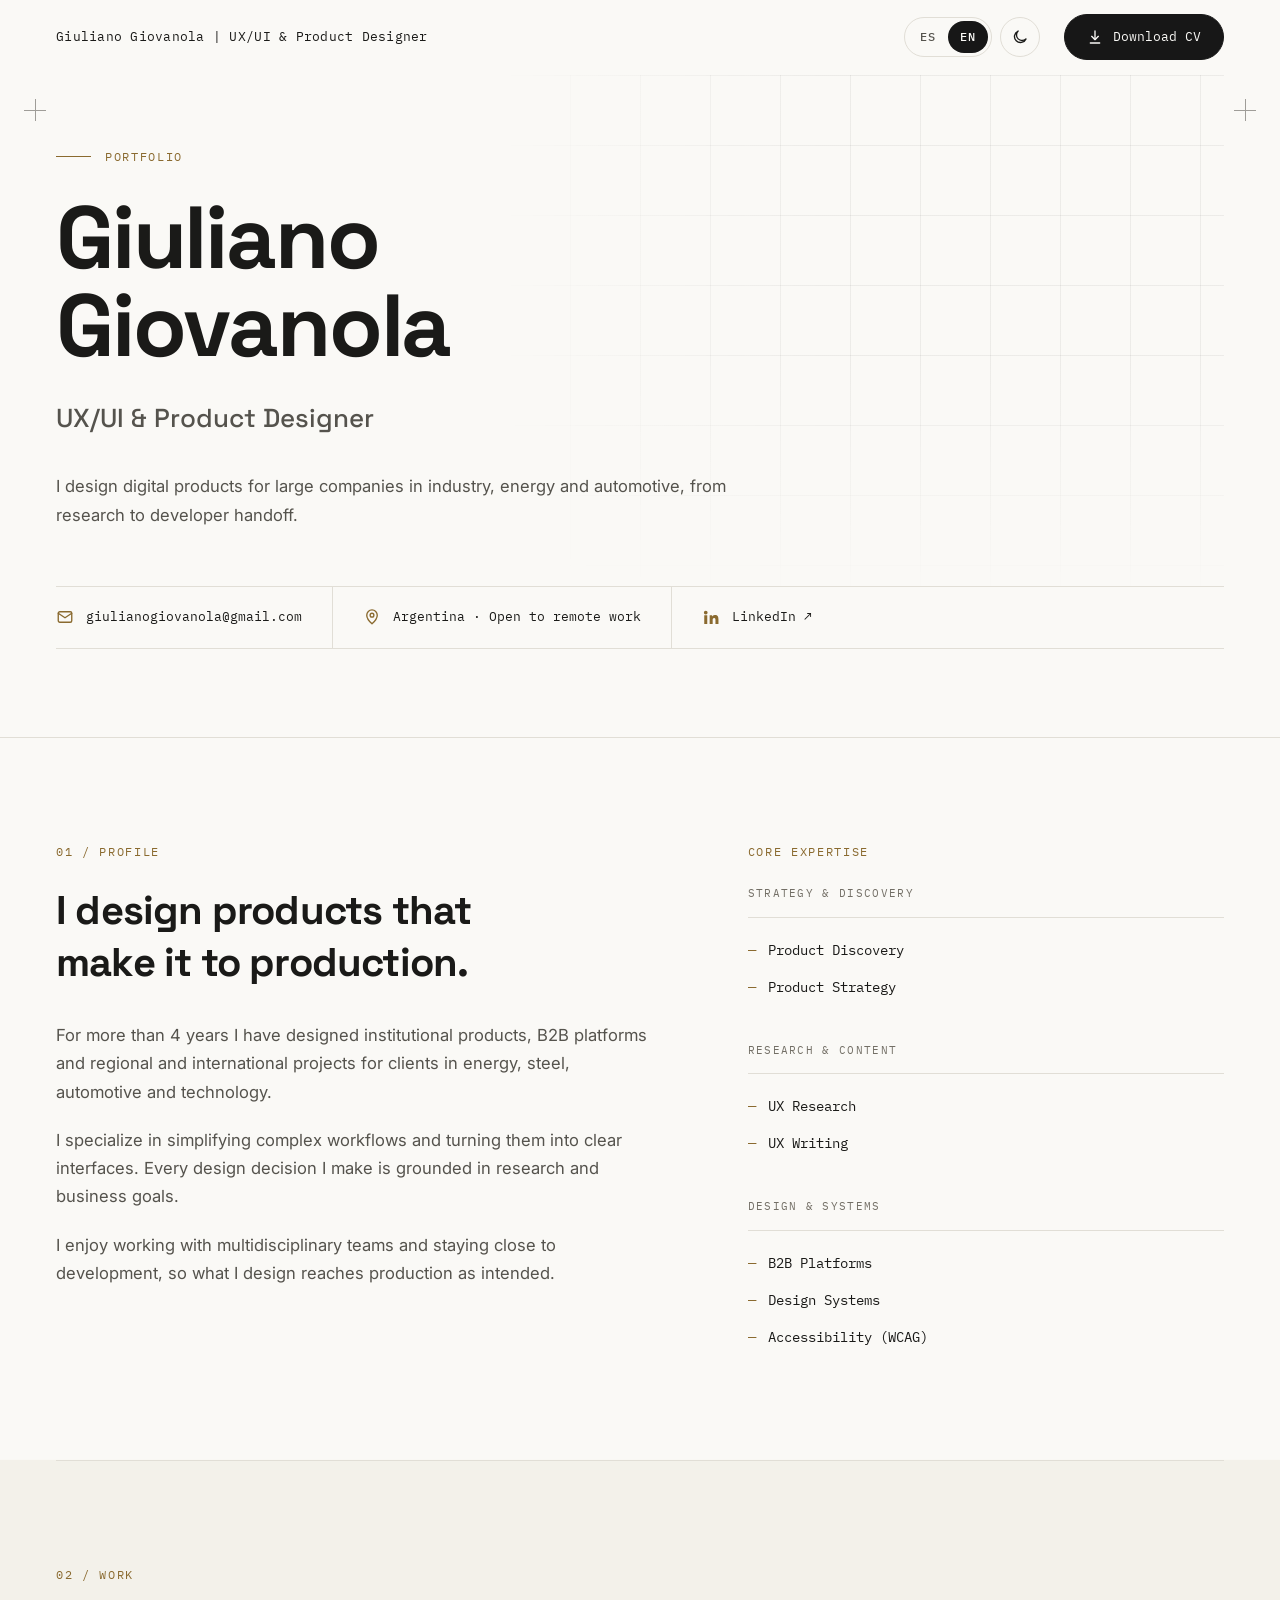
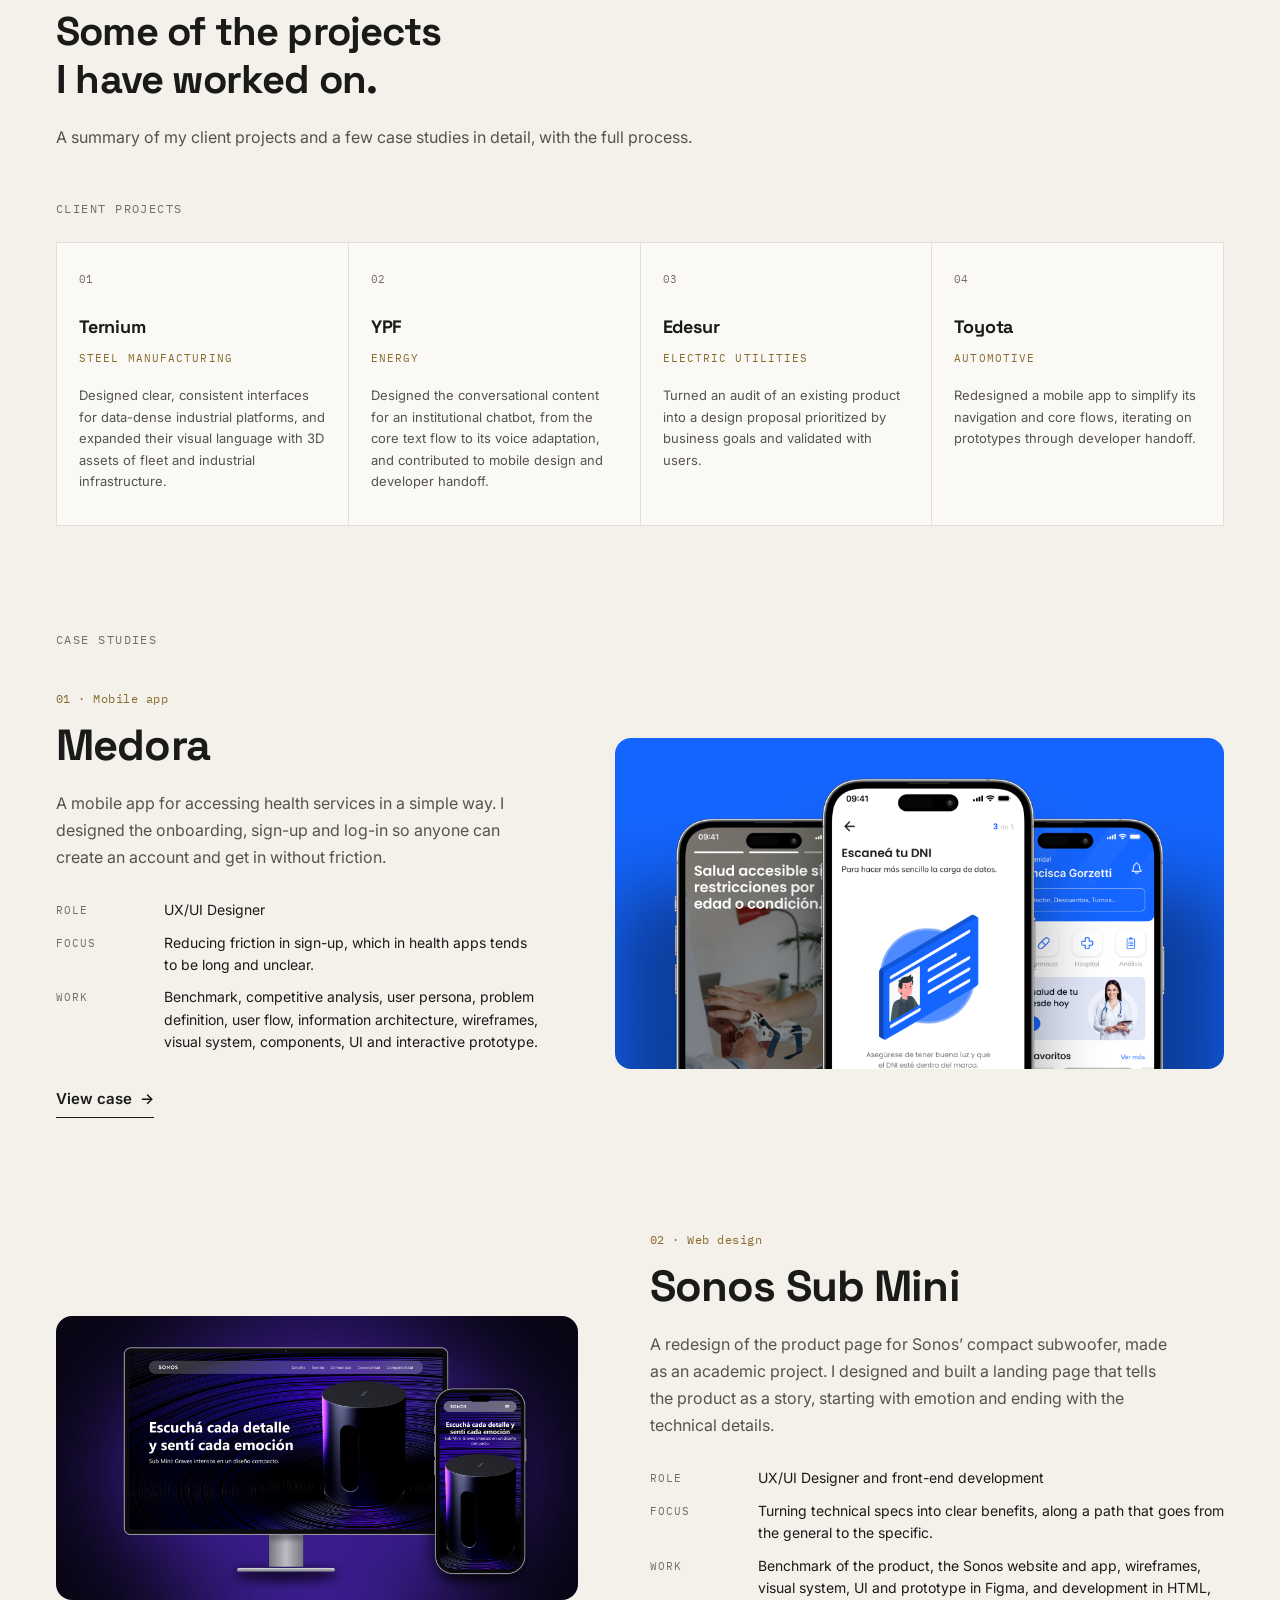
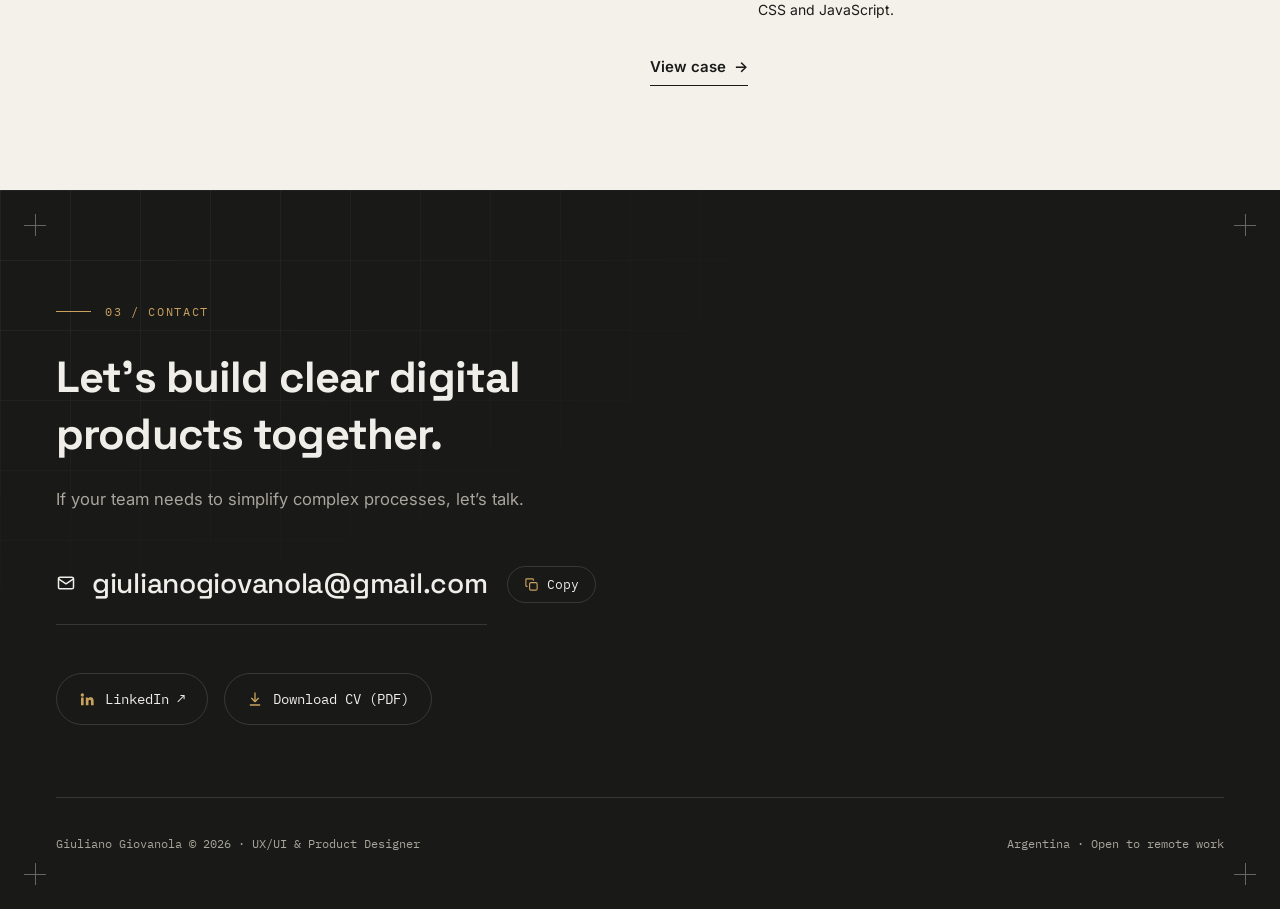
==== commit e6088daf: "Add files via upload" ====
--- a/index.html
+++ b/index.html
@@ -1,178 +1,293 @@
 <!doctype html>
 <html lang="es">
+
 <head>
-<meta charset="utf-8">
-<meta name="viewport" content="width=device-width, initial-scale=1, viewport-fit=cover">
-<meta name="description" content="Portfolio de Giuliano Giovanola, diseñador UX/UI y Product Designer.">
-<title>Giuliano Giovanola - UX/UI & Product Designer</title>
-<script>try { if (localStorage.getItem('theme') === 'dark') document.documentElement.setAttribute('data-theme', 'dark'); } catch (e) {}</script>
-<link rel="preconnect" href="https://fonts.googleapis.com">
-<link rel="preconnect" href="https://fonts.gstatic.com" crossorigin>
-<link rel="stylesheet" href="https://fonts.googleapis.com/css2?family=Space+Grotesk:wght@500;700&family=Inter:wght@400;500;600&family=IBM+Plex+Mono:wght@400;500&display=swap">
-<link rel="stylesheet" href="css/styles.css">
+  <meta charset="utf-8">
+  <meta name="viewport" content="width=device-width, initial-scale=1, viewport-fit=cover">
+  <meta name="description" content="Portfolio de Giuliano Giovanola, diseñador UX/UI y Product Designer.">
+  <title>Giuliano Giovanola - UX/UI & Product Designer</title>
+  <script>try { if (localStorage.getItem('theme') === 'dark') document.documentElement.setAttribute('data-theme', 'dark'); } catch (e) { }</script>
+  <link rel="preconnect" href="https://fonts.googleapis.com">
+  <link rel="preconnect" href="https://fonts.gstatic.com" crossorigin>
+  <link rel="stylesheet"
+    href="https://fonts.googleapis.com/css2?family=Space+Grotesk:wght@500;700&family=Inter:wght@400;500;600&family=IBM+Plex+Mono:wght@400;500&display=swap">
+  <link rel="stylesheet" href="css/styles.css">
 </head>
+
 <body>
-<a class="skip" href="#trabajo" data-i18n="skip">Saltar al contenido</a>
-
-<header class="site-header">
-  <div class="wrap topbar">
-    <a class="id" href="#inicio">Giuliano Giovanola<span class="idrole"> | UX/UI &amp; Product Designer</span></a>
-    <div class="links">
-      <a class="nav" href="#sobre-mi" data-i18n="nav.profile">Perfil y experiencia</a>
-      <a class="nav" href="#trabajo" data-i18n="nav.work">Trabajo</a>
-      <div class="controls">
-        <div class="lang" role="group" aria-label="Idioma" data-i18n-aria="lang.group">
-          <button type="button" data-set-lang="es" aria-pressed="true">ES</button>
-          <button type="button" data-set-lang="en" aria-pressed="false">EN</button>
-        </div>
-        <button type="button" class="theme-btn" aria-pressed="false" aria-label="Modo oscuro" data-i18n-aria="theme.dark">
-          <svg class="moon" viewBox="0 0 24 24" fill="none" stroke="currentColor" stroke-width="1.8" stroke-linecap="round" stroke-linejoin="round" aria-hidden="true"><path d="M20 14.5A8 8 0 1 1 9.5 4a6.5 6.5 0 0 0 10.5 10.5Z"/></svg>
-          <svg class="sun" viewBox="0 0 24 24" fill="none" stroke="currentColor" stroke-width="1.8" stroke-linecap="round" stroke-linejoin="round" aria-hidden="true"><circle cx="12" cy="12" r="4"/><path d="M12 2v2M12 20v2M4.9 4.9l1.4 1.4M17.7 17.7l1.4 1.4M2 12h2M20 12h2M4.9 19.1l1.4-1.4M17.7 6.3l1.4-1.4"/></svg>
-        </button>
-      </div>
-      <a class="pill" href="assets/documents/cv-giuliano-giovanola.pdf" download>
-        <svg viewBox="0 0 24 24" fill="none" stroke="currentColor" stroke-width="2" stroke-linecap="round" stroke-linejoin="round" aria-hidden="true"><path d="M12 3v12"/><path d="m7 11 5 5 5-5"/><path d="M5 21h14"/></svg>
-        <span class="pill-full" data-i18n="cv">Descargar CV (PDF)</span><span class="pill-short">CV</span>
-      </a>
-    </div>
-  </div>
-</header>
-
-<div class="hero-band" id="inicio">
-  <span class="cross l" aria-hidden="true"></span>
-  <span class="cross r" aria-hidden="true"></span>
-  <div class="wrap">
-    <div class="hero">
-      <p class="eyebrow">Portfolio</p>
-      <h1><span>Giuliano</span><span>Giovanola</span></h1>
-      <p class="role">UX/UI &amp; Product Designer</p>
-      <p class="lead" data-i18n="hero.lead">Diseño productos digitales para grandes empresas de industria, energía y automotriz, desde el research hasta el traspaso a desarrollo.</p>
-      <div class="facts">
-        <a href="mailto:giulianogiovanola@gmail.com">
-          <svg viewBox="0 0 24 24" fill="none" stroke="currentColor" stroke-width="1.8" stroke-linecap="round" stroke-linejoin="round" aria-hidden="true"><rect x="3" y="5" width="18" height="14" rx="2"/><path d="m3 7 9 6 9-6"/></svg>
-          giulianogiovanola@gmail.com
-        </a>
-        <span>
-          <svg viewBox="0 0 24 24" fill="none" stroke="currentColor" stroke-width="1.8" stroke-linecap="round" stroke-linejoin="round" aria-hidden="true"><path d="M12 21s7-6.2 7-11.5A7 7 0 0 0 5 9.5C5 14.8 12 21 12 21Z"/><circle cx="12" cy="9.5" r="2.5"/></svg>
-          <span data-i18n="hero.location">Argentina · Disponible para trabajo remoto</span>
-        </span>
-        <a href="https://www.linkedin.com/in/giulianogiovanola" target="_blank" rel="noopener noreferrer">
-          <svg viewBox="0 0 24 24" fill="currentColor" aria-hidden="true"><path d="M4.98 3.5a2.5 2.5 0 1 1 0 5 2.5 2.5 0 0 1 0-5ZM3 9.75h4v11.5H3V9.75Zm6.5 0h3.83v1.57h.05c.53-1 1.84-2.07 3.78-2.07 4.04 0 4.79 2.66 4.79 6.12v5.88h-4v-5.2c0-1.24-.02-2.84-1.73-2.84-1.73 0-2 1.35-2 2.75v5.29h-4V9.75Z"/></svg>
-          LinkedIn ↗
+  <a class="skip" href="#trabajo" data-i18n="skip">Saltar al contenido</a>
+
+  <header class="site-header" id="top">
+    <div class="wrap topbar">
+      <a class="id" href="#inicio">Giuliano Giovanola<span class="idrole"> | UX/UI &amp; Product Designer</span></a>
+      <div class="links">
+        <div class="controls">
+          <div class="lang" role="group" aria-label="Idioma" data-i18n-aria="lang.group">
+            <button type="button" data-set-lang="es" aria-pressed="true">ES</button>
+            <button type="button" data-set-lang="en" aria-pressed="false">EN</button>
+          </div>
+          <button type="button" class="theme-btn" aria-pressed="false" aria-label="Modo oscuro"
+            data-i18n-aria="theme.dark">
+            <svg class="moon" viewBox="0 0 24 24" fill="none" stroke="currentColor" stroke-width="1.8"
+              stroke-linecap="round" stroke-linejoin="round" aria-hidden="true">
+              <path d="M20 14.5A8 8 0 1 1 9.5 4a6.5 6.5 0 0 0 10.5 10.5Z" />
+            </svg>
+            <svg class="sun" viewBox="0 0 24 24" fill="none" stroke="currentColor" stroke-width="1.8"
+              stroke-linecap="round" stroke-linejoin="round" aria-hidden="true">
+              <circle cx="12" cy="12" r="4" />
+              <path
+                d="M12 2v2M12 20v2M4.9 4.9l1.4 1.4M17.7 17.7l1.4 1.4M2 12h2M20 12h2M4.9 19.1l1.4-1.4M17.7 6.3l1.4-1.4" />
+            </svg>
+          </button>
+        </div>
+        <a class="pill" href="assets/documents/cv-giuliano-giovanola.pdf" download>
+          <svg viewBox="0 0 24 24" fill="none" stroke="currentColor" stroke-width="2" stroke-linecap="round"
+            stroke-linejoin="round" aria-hidden="true">
+            <path d="M12 3v12" />
+            <path d="m7 11 5 5 5-5" />
+            <path d="M5 21h14" />
+          </svg>
+          <span class="pill-full" data-i18n="cv.nav">Descargar CV</span><span class="pill-short">CV</span>
         </a>
       </div>
     </div>
+  </header>
+
+  <div class="hero-band" id="inicio">
+    <span class="cross l" aria-hidden="true"></span>
+    <span class="cross r" aria-hidden="true"></span>
+    <div class="wrap">
+      <div class="hero">
+        <p class="eyebrow">Portfolio</p>
+        <h1><span>Giuliano</span><span>Giovanola</span></h1>
+        <p class="role">UX/UI &amp; Product Designer</p>
+        <p class="lead" data-i18n="hero.lead">Diseño productos digitales para grandes empresas de industria, energía y
+          automotriz, desde el research hasta el traspaso a desarrollo.</p>
+        <div class="facts">
+          <a href="mailto:giulianogiovanola@gmail.com">
+            <svg viewBox="0 0 24 24" fill="none" stroke="currentColor" stroke-width="1.8" stroke-linecap="round"
+              stroke-linejoin="round" aria-hidden="true">
+              <rect x="3" y="5" width="18" height="14" rx="2" />
+              <path d="m3 7 9 6 9-6" />
+            </svg>
+            giulianogiovanola@gmail.com
+          </a>
+          <span>
+            <svg viewBox="0 0 24 24" fill="none" stroke="currentColor" stroke-width="1.8" stroke-linecap="round"
+              stroke-linejoin="round" aria-hidden="true">
+              <path d="M12 21s7-6.2 7-11.5A7 7 0 0 0 5 9.5C5 14.8 12 21 12 21Z" />
+              <circle cx="12" cy="9.5" r="2.5" />
+            </svg>
+            <span data-i18n="hero.location">Argentina · Disponible para trabajo remoto</span>
+          </span>
+          <a href="https://www.linkedin.com/in/giulianogiovanola" target="_blank" rel="noopener noreferrer">
+            <svg viewBox="0 0 24 24" fill="currentColor" aria-hidden="true">
+              <path
+                d="M4.98 3.5a2.5 2.5 0 1 1 0 5 2.5 2.5 0 0 1 0-5ZM3 9.75h4v11.5H3V9.75Zm6.5 0h3.83v1.57h.05c.53-1 1.84-2.07 3.78-2.07 4.04 0 4.79 2.66 4.79 6.12v5.88h-4v-5.2c0-1.24-.02-2.84-1.73-2.84-1.73 0-2 1.35-2 2.75v5.29h-4V9.75Z" />
+            </svg>
+            LinkedIn ↗
+          </a>
+        </div>
+      </div>
+    </div>
   </div>
-</div>
-<hr class="rule">
-
-<div class="wrap">
-  <main>
-    <section id="sobre-mi" class="profile">
-      <div class="copy">
-        <p class="kicker" data-i18n="profile.kicker">01 / Perfil</p>
-        <h2 data-i18n="profile.title">Diseño productos que llegan a producción.</h2>
-        <p data-i18n="profile.p1">Hace más de 4 años que diseño productos institucionales, plataformas B2B y proyectos regionales e internacionales para clientes de energía, siderurgia, automotriz y tecnología.</p>
-        <p data-i18n="profile.p2">Me especializo en simplificar flujos complejos y convertirlos en interfaces claras. Cada decisión de diseño la apoyo en research y en los objetivos del negocio.</p>
-        <p data-i18n="profile.p3">Me gusta trabajar con equipos multidisciplinarios y estar cerca de desarrollo para que lo que diseño llegue bien a producción.</p>
-      </div>
-      <div class="expertise">
-        <p class="kicker" data-i18n="exp.kicker">Áreas de especialidad</p>
-        <div class="expertise-group">
-          <h3 data-i18n="exp.g1">Estrategia y discovery</h3>
-          <ul><li>Product Discovery</li><li>Product Strategy</li></ul>
-        </div>
-        <div class="expertise-group">
-          <h3 data-i18n="exp.g2">Research y contenido</h3>
-          <ul><li>UX Research</li><li>UX Writing</li></ul>
-        </div>
-        <div class="expertise-group">
-          <h3 data-i18n="exp.g3">Diseño y sistemas</h3>
-          <ul><li data-i18n="exp.b2b">Plataformas B2B</li><li>Design Systems</li><li data-i18n="exp.a11y">Accesibilidad (WCAG)</li></ul>
-        </div>
-      </div>
-    </section>
-
-    <section id="trabajo" class="cases">
-      <header class="cases-head">
-        <p class="kicker" data-i18n="work.kicker">02 / Trabajo seleccionado</p>
-        <h2 data-i18n="work.title">Algunos de los proyectos en los que trabajé.</h2>
-        <p data-i18n="work.intro">Un resumen de cada proyecto. Los casos de estudio completos, con el proceso y los resultados, están en preparación.</p>
-      </header>
-      <ol class="case-grid">
-        <li>
-          <span class="case-num">01</span>
-          <h3>Ternium</h3>
-          <span class="case-ind" data-i18n="work.ternium.ind">Siderurgia</span>
-          <p data-i18n="work.ternium.desc">Diseñé interfaces claras y consistentes para plataformas industriales con alta densidad de datos, y amplié su lenguaje visual con recursos 3D de flota e infraestructura industrial.</p>
-        </li>
-        <li>
-          <span class="case-num">02</span>
-          <h3>YPF</h3>
-          <span class="case-ind" data-i18n="work.ypf.ind">Energía</span>
-          <p data-i18n="work.ypf.desc">Diseñé el contenido conversacional de un chatbot institucional, desde el flujo en texto hasta su adaptación a voz, y colaboré en el diseño mobile y el traspaso a desarrollo.</p>
-        </li>
-        <li>
-          <span class="case-num">03</span>
-          <h3>Edesur</h3>
-          <span class="case-ind" data-i18n="work.edesur.ind">Servicios eléctricos</span>
-          <p data-i18n="work.edesur.desc">Transformé el relevamiento de un producto existente en una propuesta de diseño priorizada según los objetivos del negocio y validada con usuarios.</p>
-        </li>
-        <li>
-          <span class="case-num">04</span>
-          <h3>Toyota</h3>
-          <span class="case-ind" data-i18n="work.toyota.ind">Automotriz</span>
-          <p data-i18n="work.toyota.desc">Rediseñé una aplicación móvil para simplificar su navegación y sus flujos principales, con prototipos iterados hasta la entrega a desarrollo.</p>
-        </li>
-      </ol>
-      <div class="cases-cta">
-        <div>
-          <p class="cta-kicker" data-i18n="work.cta.kicker">Casos de estudio completos</p>
-          <h3 data-i18n="work.cta.title">¿Querés ver el proceso de algún proyecto?</h3>
-          <p data-i18n="work.cta.text">Mientras termino los casos de estudio, te lo puedo mostrar en una llamada.</p>
-        </div>
-        <a class="cta-btn" href="https://www.linkedin.com/in/giulianogiovanola" target="_blank" rel="noopener noreferrer" data-i18n="linkedin.btn">Escribirme en LinkedIn</a>
-      </div>
-    </section>
-
-  </main>
-</div>
-
-<div class="end-band" id="contacto">
-  <span class="cross tl" aria-hidden="true"></span>
-  <span class="cross tr" aria-hidden="true"></span>
-  <span class="cross bl" aria-hidden="true"></span>
-  <span class="cross br" aria-hidden="true"></span>
+  <hr class="rule">
+
   <div class="wrap">
-    <section class="contact" aria-labelledby="contact-title">
-      <p class="eyebrow" data-i18n="contact.kicker">04 / Contacto</p>
-      <h2 id="contact-title" data-i18n="contact.title">Construyamos juntos productos digitales claros.</h2>
-      <p class="contact-sub" data-i18n="contact.text">Si tu equipo necesita simplificar procesos complejos, hablemos.</p>
-      <a class="contact-mail" href="mailto:giulianogiovanola@gmail.com">
-        <svg viewBox="0 0 24 24" fill="none" stroke="currentColor" stroke-width="1.8" stroke-linecap="round" stroke-linejoin="round" aria-hidden="true"><rect x="3" y="5" width="18" height="14" rx="2"/><path d="m3 7 9 6 9-6"/></svg>
-        <span>giulianogiovanola@gmail.com</span>
-      </a>
-      <div class="contact-actions">
-        <a class="ghost-btn" href="https://www.linkedin.com/in/giulianogiovanola" target="_blank" rel="noopener noreferrer">
-          <svg viewBox="0 0 24 24" fill="currentColor" aria-hidden="true"><path d="M4.98 3.5a2.5 2.5 0 1 1 0 5 2.5 2.5 0 0 1 0-5ZM3 9.75h4v11.5H3V9.75Zm6.5 0h3.83v1.57h.05c.53-1 1.84-2.07 3.78-2.07 4.04 0 4.79 2.66 4.79 6.12v5.88h-4v-5.2c0-1.24-.02-2.84-1.73-2.84-1.73 0-2 1.35-2 2.75v5.29h-4V9.75Z"/></svg>
-          LinkedIn ↗
-        </a>
-        <a class="ghost-btn" href="assets/documents/cv-giuliano-giovanola.pdf" download>
-          <svg viewBox="0 0 24 24" fill="none" stroke="currentColor" stroke-width="2" stroke-linecap="round" stroke-linejoin="round" aria-hidden="true"><path d="M12 3v12"/><path d="m7 11 5 5 5-5"/><path d="M5 21h14"/></svg>
-          <span data-i18n="cv">Descargar CV (PDF)</span>
-        </a>
-        <a class="ghost-btn" href="#inicio">
-          <svg viewBox="0 0 24 24" fill="none" stroke="currentColor" stroke-width="2" stroke-linecap="round" stroke-linejoin="round" aria-hidden="true"><path d="M12 20V5"/><path d="m6 11 6-6 6 6"/></svg>
-          <span data-i18n="contact.top">Volver arriba</span>
-        </a>
-      </div>
-    </section>
-    <footer class="end-foot">
-      <span>Giuliano Giovanola © 2026 · UX/UI &amp; Product Designer</span>
-      <span data-i18n="footer.location">Argentina · Disponible para trabajo remoto</span>
-    </footer>
+    <main>
+      <section id="sobre-mi" class="profile">
+        <div class="copy">
+          <p class="kicker" data-i18n="profile.kicker">01 / Perfil</p>
+          <h2 data-i18n="profile.title">Diseño productos que llegan a producción.</h2>
+          <p data-i18n="profile.p1">Hace más de 4 años que diseño productos institucionales, plataformas B2B y proyectos
+            regionales e internacionales para clientes de energía, siderurgia, automotriz y tecnología.</p>
+          <p data-i18n="profile.p2">Me especializo en simplificar flujos complejos y convertirlos en interfaces claras.
+            Cada decisión de diseño la apoyo en research y en los objetivos del negocio.</p>
+          <p data-i18n="profile.p3">Me gusta trabajar con equipos multidisciplinarios y estar cerca de desarrollo para
+            que lo que diseño llegue bien a producción.</p>
+        </div>
+        <div class="expertise">
+          <p class="kicker" data-i18n="exp.kicker">Áreas de especialidad</p>
+          <div class="expertise-group">
+            <h3 data-i18n="exp.g1">Estrategia y discovery</h3>
+            <ul>
+              <li>Product Discovery</li>
+              <li>Product Strategy</li>
+            </ul>
+          </div>
+          <div class="expertise-group">
+            <h3 data-i18n="exp.g2">Research y contenido</h3>
+            <ul>
+              <li>UX Research</li>
+              <li>UX Writing</li>
+            </ul>
+          </div>
+          <div class="expertise-group">
+            <h3 data-i18n="exp.g3">Diseño y sistemas</h3>
+            <ul>
+              <li data-i18n="exp.b2b">Plataformas B2B</li>
+              <li>Design Systems</li>
+              <li data-i18n="exp.a11y">Accesibilidad (WCAG)</li>
+            </ul>
+          </div>
+        </div>
+      </section>
+
+      <section id="trabajo" class="cases">
+        <header class="cases-head">
+          <p class="kicker" data-i18n="work.kicker">02 / Trabajo</p>
+          <h2 data-i18n="work.title">Algunos de los proyectos en los que trabajé.</h2>
+          <p data-i18n="work.intro">Un resumen de mis proyectos para clientes y algunos casos en detalle, con todo el
+            proceso.</p>
+        </header>
+        <h3 class="work-sub" data-i18n="work.sub.clients">Proyectos para clientes</h3>
+        <ol class="case-grid">
+          <li>
+            <span class="case-num">01</span>
+            <h4>Ternium</h4>
+            <span class="case-ind" data-i18n="work.ternium.ind">Siderurgia</span>
+            <p data-i18n="work.ternium.desc">Diseñé interfaces claras y consistentes para plataformas industriales con
+              alta densidad de datos, y amplié su lenguaje visual con recursos 3D de flota e infraestructura industrial.
+            </p>
+          </li>
+          <li>
+            <span class="case-num">02</span>
+            <h4>YPF</h4>
+            <span class="case-ind" data-i18n="work.ypf.ind">Energía</span>
+            <p data-i18n="work.ypf.desc">Diseñé el contenido conversacional de un chatbot institucional, desde el flujo
+              en texto hasta su adaptación a voz, y colaboré en el diseño mobile y el traspaso a desarrollo.</p>
+          </li>
+          <li>
+            <span class="case-num">03</span>
+            <h4>Edesur</h4>
+            <span class="case-ind" data-i18n="work.edesur.ind">Servicios eléctricos</span>
+            <p data-i18n="work.edesur.desc">Transformé el relevamiento de un producto existente en una propuesta de
+              diseño priorizada según los objetivos del negocio y validada con usuarios.</p>
+          </li>
+          <li>
+            <span class="case-num">04</span>
+            <h4>Toyota</h4>
+            <span class="case-ind" data-i18n="work.toyota.ind">Automotriz</span>
+            <p data-i18n="work.toyota.desc">Rediseñé una aplicación móvil para simplificar su navegación y sus flujos
+              principales, con prototipos iterados hasta la entrega a desarrollo.</p>
+          </li>
+        </ol>
+
+        <div id="casos" class="studies">
+          <h3 class="work-sub" data-i18n="work.sub.studies">Casos de estudio</h3>
+
+          <article class="study">
+            <div class="study-copy">
+              <p class="study-tag"><span>01</span> · <span data-i18n="studies.type.mobile">App mobile</span></p>
+              <h4>Medora</h4>
+              <p class="study-desc" data-i18n="studies.medora.desc">Una app mobile para acceder a servicios de salud de
+                forma simple. Diseñé el onboarding, el registro y el inicio de sesión para que cualquier persona pueda
+                crear su cuenta y entrar sin fricción.</p>
+              <dl class="study-meta">
+                <dt data-i18n="studies.role">Rol</dt>
+                <dd data-i18n="studies.medora.role">UX/UI Designer</dd>
+                <dt data-i18n="studies.focus">Foco</dt>
+                <dd data-i18n="studies.medora.focus">Reducir la fricción del registro, que en las apps de salud suele ser
+                  largo y poco claro.</dd>
+                <dt data-i18n="studies.work">Trabajo</dt>
+                <dd data-i18n="studies.medora.work">Benchmark, análisis de competencia, user persona, definición del
+                  problema, user flow, arquitectura de información, wireframes, sistema visual, componentes, UI y
+                  prototipo interactivo.</dd>
+              </dl>
+              <a class="study-link" href="cases/medora.html"><span data-i18n="studies.cta">Ver caso</span> <span
+                  aria-hidden="true">→</span></a>
+            </div>
+            <figure class="study-media">
+              <img src="assets/images/portada_medora.png" width="1840" height="1000" loading="lazy"
+                alt="Pantallas de la app Medora" data-i18n-alt="studies.medora.alt">
+            </figure>
+          </article>
+
+          <article class="study">
+            <div class="study-copy">
+              <p class="study-tag"><span>02</span> · <span data-i18n="studies.type.web">Diseño web</span></p>
+              <h4>Sonos Sub Mini</h4>
+              <p class="study-desc" data-i18n="studies.sonos.desc">Rediseño de la página de producto del subwoofer
+                compacto de Sonos, hecho como proyecto académico. Diseñé y desarrollé una landing que cuenta el producto
+                como una historia: arranca por la emoción y llega hasta el dato técnico.</p>
+              <dl class="study-meta">
+                <dt data-i18n="studies.role">Rol</dt>
+                <dd data-i18n="studies.sonos.role">UX/UI Designer y desarrollo front-end</dd>
+                <dt data-i18n="studies.focus">Foco</dt>
+                <dd data-i18n="studies.sonos.focus">Traducir especificaciones técnicas en beneficios claros, en un
+                  recorrido que va de lo general a lo específico.</dd>
+                <dt data-i18n="studies.work">Trabajo</dt>
+                <dd data-i18n="studies.sonos.work">Benchmark del producto, el sitio y la app de Sonos, wireframes,
+                  sistema visual, UI y prototipo en Figma, y desarrollo en HTML, CSS y JavaScript.</dd>
+              </dl>
+              <a class="study-link" href="cases/sonos-sub-mini.html"><span data-i18n="studies.cta">Ver caso</span> <span
+                  aria-hidden="true">→</span></a>
+            </div>
+            <figure class="study-media">
+              <img src="assets/images/portada_sonos.png" width="1840" height="1000" loading="lazy"
+                alt="Landing del Sonos Sub Mini en desktop y mobile" data-i18n-alt="studies.sonos.alt">
+            </figure>
+          </article>
+        </div>
+      </section>
+
+    </main>
   </div>
-</div>
-<script src="js/main.js"></script>
+
+  <div class="end-band" id="contacto">
+    <span class="cross tl" aria-hidden="true"></span>
+    <span class="cross tr" aria-hidden="true"></span>
+    <span class="cross bl" aria-hidden="true"></span>
+    <span class="cross br" aria-hidden="true"></span>
+    <div class="wrap">
+      <section class="contact" aria-labelledby="contact-title">
+        <p class="eyebrow" data-i18n="contact.kicker">03 / Contacto</p>
+        <h2 id="contact-title" data-i18n="contact.title">Construyamos juntos productos digitales claros.</h2>
+        <p class="contact-sub" data-i18n="contact.text">Si tu equipo necesita simplificar procesos complejos, hablemos.
+        </p>
+        <div class="mail-row">
+          <a class="contact-mail" href="mailto:giulianogiovanola@gmail.com">
+            <svg viewBox="0 0 24 24" fill="none" stroke="currentColor" stroke-width="1.8" stroke-linecap="round"
+              stroke-linejoin="round" aria-hidden="true">
+              <rect x="3" y="5" width="18" height="14" rx="2" />
+              <path d="m3 7 9 6 9-6" />
+            </svg>
+            <span>giulianogiovanola@gmail.com</span>
+          </a>
+          <button type="button" class="copy-btn" data-copy="giulianogiovanola@gmail.com" aria-label="Copiar email" data-i18n-aria="contact.copy.aria">
+            <svg class="icon-copy" viewBox="0 0 24 24" fill="none" stroke="currentColor" stroke-width="1.8" stroke-linecap="round" stroke-linejoin="round" aria-hidden="true"><rect x="9" y="9" width="12" height="12" rx="2"/><path d="M5 15H4a1 1 0 0 1-1-1V4a1 1 0 0 1 1-1h10a1 1 0 0 1 1 1v1"/></svg>
+            <svg class="icon-check" viewBox="0 0 24 24" fill="none" stroke="currentColor" stroke-width="2" stroke-linecap="round" stroke-linejoin="round" aria-hidden="true"><path d="m5 12 5 5 9-10"/></svg>
+            <span class="copy-label" data-i18n="contact.copy" aria-live="polite">Copiar</span>
+          </button>
+        </div>
+        <div class="contact-actions">
+          <a class="ghost-btn" href="https://www.linkedin.com/in/giulianogiovanola" target="_blank"
+            rel="noopener noreferrer">
+            <svg viewBox="0 0 24 24" fill="currentColor" aria-hidden="true">
+              <path
+                d="M4.98 3.5a2.5 2.5 0 1 1 0 5 2.5 2.5 0 0 1 0-5ZM3 9.75h4v11.5H3V9.75Zm6.5 0h3.83v1.57h.05c.53-1 1.84-2.07 3.78-2.07 4.04 0 4.79 2.66 4.79 6.12v5.88h-4v-5.2c0-1.24-.02-2.84-1.73-2.84-1.73 0-2 1.35-2 2.75v5.29h-4V9.75Z" />
+            </svg>
+            LinkedIn ↗
+          </a>
+          <a class="ghost-btn" href="assets/documents/cv-giuliano-giovanola.pdf" download>
+            <svg viewBox="0 0 24 24" fill="none" stroke="currentColor" stroke-width="2" stroke-linecap="round"
+              stroke-linejoin="round" aria-hidden="true">
+              <path d="M12 3v12" />
+              <path d="m7 11 5 5 5-5" />
+              <path d="M5 21h14" />
+            </svg>
+            <span data-i18n="cv">Descargar CV (PDF)</span>
+          </a>
+        </div>
+      </section>
+      <footer class="end-foot">
+        <span>Giuliano Giovanola © 2026 · UX/UI &amp; Product Designer</span>
+        <span data-i18n="footer.location">Argentina · Disponible para trabajo remoto</span>
+      </footer>
+    </div>
+  </div>
+  <a class="to-top" href="#" aria-label="Volver arriba" data-i18n-aria="contact.top"><svg viewBox="0 0 24 24" fill="none" stroke="currentColor" stroke-width="2" stroke-linecap="round" stroke-linejoin="round" aria-hidden="true"><path d="M12 19V5"/><path d="m6 11 6-6 6 6"/></svg></a>
+  <script src="js/main.js"></script>
 </body>
-</html>
+
+</html>
--- a/css/styles.css
+++ b/css/styles.css
@@ -17,43 +17,99 @@
   --font-mono: "IBM Plex Mono", ui-monospace, "SF Mono", Menlo, Consolas, monospace;
   color-scheme: light;
 }
+
 /* Modo oscuro: solo cuando la persona lo elige con el botón (el sitio arranca en modo claro) */
 :root[data-theme="dark"] {
-  --bg: #141413; --surface: #1D1C1A; --band: #1A1917; --fg: #F0EEE8; --muted: #A8A59C; --faint: #8F8B82; --line: #2B2A27;
-  --grid: rgba(240, 238, 232, 0.06); --accent: #C9A25E; --gold-soft: #2E2920; --ink: #F0EEE8; --on-ink: #141413; color-scheme: dark;
-}
-* { box-sizing: border-box; }
-html { scroll-behavior: smooth; }
+  --bg: #141413;
+  --surface: #1D1C1A;
+  --band: #1A1917;
+  --fg: #F0EEE8;
+  --muted: #A8A59C;
+  --faint: #8F8B82;
+  --line: #2B2A27;
+  --grid: rgba(240, 238, 232, 0.06);
+  --accent: #C9A25E;
+  --gold-soft: #2E2920;
+  --ink: #F0EEE8;
+  --on-ink: #141413;
+  color-scheme: dark;
+}
+
+* {
+  box-sizing: border-box;
+}
+
+html {
+  scroll-behavior: smooth;
+  scroll-padding-top: 90px;
+}
+
 body {
-  margin: 0; background: var(--bg); color: var(--fg);
-  font-family: var(--font-body); font-size: 16px; line-height: 1.6;
+  margin: 0;
+  background: var(--bg);
+  color: var(--fg);
+  font-family: var(--font-body);
+  font-size: 16px;
+  line-height: 1.6;
   overflow-x: hidden;
 }
-a { color: inherit; }
-a:focus-visible { outline: 2px solid var(--accent); outline-offset: 3px; border-radius: 2px; }
+
+a {
+  color: inherit;
+}
+
+a:focus-visible {
+  outline: 2px solid var(--accent);
+  outline-offset: 3px;
+  border-radius: 2px;
+}
+
 .wrap {
-  width: 100%; max-width: 1200px; margin: 0 auto;
+  width: 100%;
+  max-width: 1200px;
+  margin: 0 auto;
   padding-left: max(16px, env(safe-area-inset-left, 0px));
   padding-right: max(16px, env(safe-area-inset-right, 0px));
 }
-.label { font-family: var(--font-mono); font-size: 12px; letter-spacing: 0.08em; text-transform: uppercase; color: var(--muted); }
-.skip { position: absolute; left: 16px; top: -60px; background: var(--ink); color: var(--on-ink); padding: 10px 16px; border-radius: 4px; z-index: 20; text-decoration: none; font-weight: 600; }
-.skip:focus { top: 12px; }
+
+.skip {
+  position: absolute;
+  left: 16px;
+  top: -60px;
+  background: var(--ink);
+  color: var(--on-ink);
+  padding: 10px 16px;
+  border-radius: 4px;
+  z-index: 20;
+  text-decoration: none;
+  font-weight: 600;
+}
+
+.skip:focus {
+  top: 12px;
+}
 
 /* Barra superior: queda fija arriba y suma una sombra suave al hacer scroll */
-html { scroll-padding-top: 90px; }
 .site-header {
-  position: sticky; top: 0; z-index: 10; background: var(--bg);
+  --header-glass: rgba(250, 249, 246, 0.72);
+  position: sticky;
+  top: 0;
+  z-index: 10;
+  background: var(--bg);
   padding-top: env(safe-area-inset-top, 0px);
   border-bottom: 1px solid transparent;
   transition: background-color 0.3s ease, box-shadow 0.3s ease, border-color 0.3s ease;
 }
-.site-header { --header-glass: rgba(250, 249, 246, 0.72); }
-:root[data-theme="dark"] .site-header { --header-glass: rgba(20, 20, 19, 0.72); }
+
+:root[data-theme="dark"] .site-header {
+  --header-glass: rgba(20, 20, 19, 0.72);
+}
+
 .site-header.scrolled {
   border-bottom-color: var(--line);
   box-shadow: 0 10px 30px rgba(26, 26, 24, 0.08);
 }
+
 @supports ((-webkit-backdrop-filter: blur(1px)) or (backdrop-filter: blur(1px))) {
   .site-header.scrolled {
     background: var(--header-glass);
@@ -61,235 +117,1627 @@
     backdrop-filter: blur(14px) saturate(140%);
   }
 }
-:root[data-theme="dark"] .site-header.scrolled { box-shadow: 0 10px 30px rgba(0, 0, 0, 0.4); }
-.topbar { display: flex; align-items: center; justify-content: space-between; gap: 24px; padding-block: 12px; min-height: 74px; }
-.topbar .id { font-family: var(--font-mono); font-size: 13px; text-decoration: none; letter-spacing: 0.02em; white-space: nowrap; }
-.topbar .links { display: flex; align-items: center; gap: 32px; }
-.topbar .nav { font-family: var(--font-mono); font-size: 13px; letter-spacing: 0.08em; text-transform: uppercase; text-decoration: none; color: var(--muted); }
-.topbar .nav:hover { color: var(--fg); }
-.topbar .mail { font-family: var(--font-mono); font-size: 14px; text-decoration: none; color: var(--muted); }
+
+:root[data-theme="dark"] .site-header.scrolled {
+  box-shadow: 0 10px 30px rgba(0, 0, 0, 0.4);
+}
+
+.topbar {
+  display: flex;
+  align-items: center;
+  justify-content: space-between;
+  gap: 24px;
+  padding-block: 12px;
+  min-height: 74px;
+}
+
+.topbar .id {
+  font-family: var(--font-mono);
+  font-size: 13px;
+  text-decoration: none;
+  letter-spacing: 0.02em;
+  white-space: nowrap;
+}
+
+.topbar .links {
+  display: flex;
+  align-items: center;
+  gap: 24px;
+}
+
 .pill {
-  display: inline-flex; align-items: center; gap: 10px; background: var(--ink); color: var(--on-ink);
+  display: inline-flex;
+  align-items: center;
+  gap: 10px;
+  background: var(--ink);
+  color: var(--on-ink);
   border: 1px solid var(--ink);
-  font-family: var(--font-mono); font-size: 13px; text-decoration: none; padding: 12px 22px; border-radius: 999px; white-space: nowrap;
+  font-family: var(--font-mono);
+  font-size: 13px;
+  text-decoration: none;
+  padding: 12px 22px;
+  border-radius: 999px;
+  white-space: nowrap;
 }
 
 /* Hover de botones: borde dorado + fondo dorado suave. Texto e íconos quedan en el color de texto
    principal para mantener el contraste (14:1 en claro y 12:1 en oscuro). */
-.pill, .theme-btn, .lang button, .ghost-btn, .cta-btn {
+.pill,
+.theme-btn,
+.lang button,
+.ghost-btn,
+.copy-btn {
   transition: background-color 0.25s ease, border-color 0.25s ease, color 0.25s ease, box-shadow 0.25s ease;
 }
-.pill:hover, .theme-btn:hover, .ghost-btn:hover, .cta-btn:hover {
-  background: var(--gold-soft); border-color: var(--accent); color: var(--fg);
-}
+
+.pill:hover,
+.theme-btn:hover,
+.ghost-btn:hover,
+.copy-btn:hover {
+  background: var(--gold-soft);
+  border-color: var(--accent);
+  color: var(--fg);
+}
+
 .lang button:not([aria-pressed="true"]):hover {
-  background: var(--gold-soft); box-shadow: inset 0 0 0 1px var(--accent); color: var(--fg);
-}
-.pill svg { width: 16px; height: 16px; flex: none; }
-.pill-short { display: none; }
+  background: var(--gold-soft);
+  box-shadow: inset 0 0 0 1px var(--accent);
+  color: var(--fg);
+}
+
+.pill svg {
+  width: 16px;
+  height: 16px;
+  flex: none;
+}
+
+.pill-short {
+  display: none;
+}
 
 /* Idioma y tema */
-.controls { display: flex; align-items: center; gap: 8px; }
-.lang { display: inline-flex; height: 40px; padding: 3px; border: 1px solid var(--line); border-radius: 999px; }
+.controls {
+  display: flex;
+  align-items: center;
+  gap: 8px;
+}
+
+.lang {
+  position: relative;
+  display: inline-grid;
+  grid-template-columns: 1fr 1fr;
+  height: 40px;
+  padding: 3px;
+  border: 1px solid var(--line);
+  border-radius: 999px;
+}
+
+/* Indicador del idioma activo: una cápsula que se desliza entre ES y EN */
+.lang::before {
+  content: "";
+  position: absolute;
+  top: 3px;
+  bottom: 3px;
+  left: 3px;
+  width: calc((100% - 6px) / 2);
+  border-radius: 999px;
+  background: var(--ink);
+  pointer-events: none;
+}
+
+.lang[data-active="en"]::before {
+  transform: translateX(100%);
+}
+
+/* La animación se activa recién después de la primera carga, para que no se deslice al abrir la página */
+.lang.ready::before {
+  transition: transform 0.4s cubic-bezier(0.65, 0, 0.35, 1), background-color 0.45s ease;
+}
+
 .lang button {
-  display: grid; place-items: center; min-width: 40px; height: 100%;
-  border: 0; background: transparent; color: var(--muted); cursor: pointer;
-  font-family: var(--font-mono); font-size: 12px; font-weight: 500; letter-spacing: 0.08em;
-  padding: 0 10px; border-radius: 999px;
-}
-.lang button[aria-pressed="true"] { background: var(--ink); color: var(--on-ink); }
+  position: relative;
+  display: grid;
+  place-items: center;
+  min-width: 40px;
+  height: 100%;
+  border: 0;
+  background: transparent;
+  color: var(--muted);
+  cursor: pointer;
+  font-family: var(--font-mono);
+  font-size: 12px;
+  font-weight: 500;
+  letter-spacing: 0.08em;
+  padding: 0 10px;
+  border-radius: 999px;
+}
+
+.lang button[aria-pressed="true"] {
+  color: var(--on-ink);
+}
+
 .theme-btn {
-  width: 40px; height: 40px; display: grid; place-items: center; flex: none;
-  border: 1px solid var(--line); border-radius: 50%; background: transparent; color: var(--fg); cursor: pointer;
-}
-.theme-btn svg { width: 18px; height: 18px; }
-.theme-btn .sun { display: none; }
-:root[data-theme="dark"] .theme-btn .sun { display: block; }
-:root[data-theme="dark"] .theme-btn .moon { display: none; }
-button:focus-visible { outline: 2px solid var(--accent); outline-offset: 3px; }
+  width: 40px;
+  height: 40px;
+  display: grid;
+  place-items: center;
+  flex: none;
+  border: 1px solid var(--line);
+  border-radius: 50%;
+  background: transparent;
+  color: var(--fg);
+  cursor: pointer;
+}
+
+.theme-btn svg {
+  width: 18px;
+  height: 18px;
+}
+
+.theme-btn .sun {
+  display: none;
+}
+
+:root[data-theme="dark"] .theme-btn .sun {
+  display: block;
+}
+
+:root[data-theme="dark"] .theme-btn .moon {
+  display: none;
+}
+
+button:focus-visible {
+  outline: 2px solid var(--accent);
+  outline-offset: 3px;
+}
 
 /* Cambio de tema: los colores se funden solo mientras dura el cambio */
-.theme-anim, .theme-anim *, .theme-anim *::before, .theme-anim *::after {
+.theme-anim,
+.theme-anim *,
+.theme-anim *::before,
+.theme-anim *::after {
   transition: background-color 0.45s ease, color 0.45s ease, border-color 0.45s ease, fill 0.45s ease, stroke 0.45s ease !important;
 }
+
 /* Cambio de idioma: los textos se desvanecen, cambian y vuelven a aparecer */
-[data-i18n] { transition: opacity 0.22s ease; }
-.lang-out [data-i18n] { opacity: 0; }
+[data-i18n] {
+  transition: opacity 0.22s ease;
+}
+
+.lang-out [data-i18n] {
+  opacity: 0;
+}
+
 @media (prefers-reduced-motion: reduce) {
-  [data-i18n], .lang button { transition: none; }
+
+  [data-i18n],
+  .lang button,
+  .lang.ready::before {
+    transition: none;
+  }
 }
 
 /* Hero */
-.hero-band { position: relative; }
-.cross { position: absolute; top: 24px; width: 22px; height: 22px; opacity: 0.55; }
-.cross::before, .cross::after { content: ""; position: absolute; background: var(--muted); }
-.cross::before { left: 0; right: 0; top: 50%; height: 1px; }
-.cross::after { top: 0; bottom: 0; left: 50%; width: 1px; }
-.cross.l { left: 24px; }
-.cross.r { right: 24px; }
-.hero { position: relative; padding-block: 72px 88px; }
+.hero-band {
+  position: relative;
+}
+
+.cross {
+  position: absolute;
+  top: 24px;
+  width: 22px;
+  height: 22px;
+  opacity: 0.55;
+}
+
+.cross::before,
+.cross::after {
+  content: "";
+  position: absolute;
+  background: var(--muted);
+}
+
+.cross::before {
+  left: 0;
+  right: 0;
+  top: 50%;
+  height: 1px;
+}
+
+.cross::after {
+  top: 0;
+  bottom: 0;
+  left: 50%;
+  width: 1px;
+}
+
+.cross.l {
+  left: 24px;
+}
+
+.cross.r {
+  right: 24px;
+}
+
+.hero {
+  position: relative;
+  padding-block: 72px 88px;
+}
+
 .hero::before {
-  content: ""; position: absolute; top: 0; right: 0; width: 62%; height: 520px; pointer-events: none;
+  content: "";
+  position: absolute;
+  top: 0;
+  right: 0;
+  width: 62%;
+  height: 520px;
+  pointer-events: none;
   background-image: linear-gradient(var(--grid) 1px, transparent 1px), linear-gradient(90deg, var(--grid) 1px, transparent 1px);
   background-size: 70px 70px;
   -webkit-mask-image: linear-gradient(to right, transparent, #000 45%), linear-gradient(to bottom, #000 55%, transparent);
   mask-image: linear-gradient(to right, transparent, #000 45%), linear-gradient(to bottom, #000 55%, transparent);
-  -webkit-mask-composite: source-in; mask-composite: intersect;
-}
-.hero > * { position: relative; }
-.eyebrow { display: flex; align-items: center; gap: 14px; font-family: var(--font-mono); font-size: 12px; letter-spacing: 0.14em; text-transform: uppercase; color: var(--accent); margin: 0 0 28px; }
-.eyebrow::before { content: ""; width: 35px; height: 1px; background: var(--accent); flex: none; }
-.hero h1 { font-family: var(--font-display); font-weight: 700; font-size: clamp(46px, 7vw, 88px); line-height: 1; letter-spacing: -0.025em; margin: 0 0 28px; }
-.hero h1 span { display: block; }
-.hero .role { font-family: var(--font-display); font-weight: 500; font-size: clamp(20px, 2.2vw, 26px); color: var(--muted); margin: 0 0 32px; }
-.hero .lead { font-size: clamp(16px, 1.3vw, 18px); line-height: 1.75; color: var(--muted); max-width: 680px; margin: 0 0 56px; }
-.facts { display: flex; border-top: 1px solid var(--line); border-bottom: 1px solid var(--line); font-family: var(--font-mono); font-size: 13px; }
-.facts > * { display: flex; align-items: center; gap: 12px; padding: 20px 30px; text-decoration: none; min-width: 0; }
-.facts > * + * { border-left: 1px solid var(--line); }
-.facts > :first-child { padding-left: 0; }
-.facts svg { width: 18px; height: 18px; color: var(--accent); flex: none; }
-.facts a:hover { color: var(--accent); }
-.rule { border: 0; border-top: 1px solid var(--line); margin: 0; }
+  -webkit-mask-composite: source-in;
+  mask-composite: intersect;
+}
+
+.hero>* {
+  position: relative;
+}
+
+.eyebrow {
+  display: flex;
+  align-items: center;
+  gap: 14px;
+  font-family: var(--font-mono);
+  font-size: 12px;
+  letter-spacing: 0.14em;
+  text-transform: uppercase;
+  color: var(--accent);
+  margin: 0 0 28px;
+}
+
+.eyebrow::before {
+  content: "";
+  width: 35px;
+  height: 1px;
+  background: var(--accent);
+  flex: none;
+}
+
+.hero h1 {
+  font-family: var(--font-display);
+  font-weight: 700;
+  font-size: clamp(46px, 7vw, 88px);
+  line-height: 1;
+  letter-spacing: -0.025em;
+  margin: 0 0 28px;
+}
+
+.hero h1 span {
+  display: block;
+}
+
+.hero .role {
+  font-family: var(--font-display);
+  font-weight: 500;
+  font-size: clamp(20px, 2.2vw, 26px);
+  color: var(--muted);
+  margin: 0 0 32px;
+}
+
+.hero .lead {
+  font-size: clamp(16px, 1.3vw, 18px);
+  line-height: 1.75;
+  color: var(--muted);
+  max-width: 680px;
+  margin: 0 0 56px;
+}
+
+.facts {
+  display: flex;
+  border-top: 1px solid var(--line);
+  border-bottom: 1px solid var(--line);
+  font-family: var(--font-mono);
+  font-size: 13px;
+}
+
+.facts>* {
+  display: flex;
+  align-items: center;
+  gap: 12px;
+  padding: 20px 30px;
+  text-decoration: none;
+  min-width: 0;
+}
+
+.facts>*+* {
+  border-left: 1px solid var(--line);
+}
+
+.facts> :first-child {
+  padding-left: 0;
+}
+
+.facts svg {
+  width: 18px;
+  height: 18px;
+  color: var(--accent);
+  flex: none;
+}
+
+.facts a:hover {
+  color: var(--accent);
+}
+
+.rule {
+  border: 0;
+  border-top: 1px solid var(--line);
+  margin: 0;
+}
 
 /* Secciones */
-section { padding-block: 56px; border-top: 1px solid var(--line); display: grid; grid-template-columns: 200px minmax(0, 1fr); gap: 24px 40px; }
-main section:first-child { border-top: 0; }
-section > h2 { margin: 0; font-family: var(--font-mono); font-weight: 500; font-size: 12px; letter-spacing: 0.08em; text-transform: uppercase; color: var(--muted); padding-top: 6px; }
-.btn { display: inline-block; padding: 12px 20px; background: var(--ink); color: var(--on-ink); font-weight: 600; font-size: 15px; text-decoration: none; border-radius: 999px; }
-.btn:hover { opacity: 0.88; }
+section {
+  padding-block: 56px;
+  border-top: 1px solid var(--line);
+  display: grid;
+  grid-template-columns: 200px minmax(0, 1fr);
+  gap: 24px 40px;
+}
+
+main section:first-child {
+  border-top: 0;
+}
 
 /* Trabajo seleccionado */
 .cases {
-  display: block; padding-block: 104px;
+  display: block;
+  padding-block: 104px;
   /* Fondo de lado a lado de la pantalla, aunque la sección esté dentro del contenedor centrado */
   background: var(--band);
   box-shadow: 0 0 0 100vmax var(--band);
   clip-path: inset(0 -100vmax);
 }
-.cases-head { max-width: 640px; margin-bottom: 48px; }
-.cases-head h2 { margin: 0 0 20px; font-family: var(--font-display); font-weight: 700; font-size: clamp(28px, 3.2vw, 40px); line-height: 1.2; letter-spacing: -0.02em; text-wrap: balance; }
-.cases-head p:not(.kicker) { margin: 0; font-size: 16px; line-height: 1.7; color: var(--muted); }
-.case-grid { list-style: none; margin: 0; padding: 0; display: grid; grid-template-columns: repeat(4, minmax(0, 1fr)); border-top: 1px solid var(--line); border-left: 1px solid var(--line); }
-.case-grid li { padding: 28px 22px 32px; border-right: 1px solid var(--line); border-bottom: 1px solid var(--line); background: var(--bg); }
-.case-num { display: block; font-family: var(--font-mono); font-size: 11px; color: var(--faint); margin-bottom: 24px; }
-.case-grid h3 { margin: 0 0 8px; font-family: var(--font-display); font-size: 18px; font-weight: 700; letter-spacing: -0.01em; }
-.case-ind { display: block; font-family: var(--font-mono); font-size: 11px; letter-spacing: 0.1em; text-transform: uppercase; color: var(--accent); margin-bottom: 18px; }
-.case-grid p { margin: 0; font-size: 13px; line-height: 1.65; color: var(--muted); }
-.cases-cta { margin-top: 48px; padding: clamp(28px, 4vw, 48px); background: var(--ink); color: var(--on-ink); display: flex; align-items: center; justify-content: space-between; gap: 24px 48px; flex-wrap: wrap; }
-.cta-kicker { margin: 0 0 14px; font-family: var(--font-mono); font-size: 11px; letter-spacing: 0.14em; text-transform: uppercase; color: var(--accent); }
-.cases-cta h3 { margin: 0 0 12px; font-family: var(--font-display); font-size: clamp(22px, 2.2vw, 28px); line-height: 1.25; letter-spacing: -0.01em; }
-.cases-cta p:not(.cta-kicker) { margin: 0; font-size: 14px; opacity: 0.75; max-width: 48em; text-wrap: pretty; }
-.cta-btn { display: inline-block; padding: 13px 23px; background: var(--accent); border: 1px solid var(--accent); color: #171717; font-family: var(--font-mono); font-size: 13px; font-weight: 500; text-decoration: none; border-radius: 2px; white-space: nowrap; }
-/* El bloque del CTA siempre es oscuro: usa el dorado claro y su fondo suave en ambos temas */
-.cases-cta { --accent: #C9A25E; --gold-soft: #2E2920; --fg: #F0EEE8; }
-:root[data-theme="dark"] .cases-cta { background: var(--surface); color: var(--fg); border: 1px solid var(--line); }
-.cta-btn:focus-visible { outline: 2px solid var(--on-ink); outline-offset: 3px; }
-
-
+
+.cases-head {
+  max-width: 640px;
+  margin-bottom: 48px;
+}
+
+.cases-head h2 {
+  margin: 0 0 20px;
+  font-family: var(--font-display);
+  font-weight: 700;
+  font-size: clamp(28px, 3.2vw, 40px);
+  line-height: 1.2;
+  letter-spacing: -0.02em;
+  text-wrap: balance;
+}
+
+.cases-head p:not(.kicker) {
+  margin: 0;
+  font-size: 16px;
+  line-height: 1.7;
+  color: var(--muted);
+}
+
+.case-grid {
+  list-style: none;
+  margin: 0;
+  padding: 0;
+  display: grid;
+  grid-template-columns: repeat(4, minmax(0, 1fr));
+  border-top: 1px solid var(--line);
+  border-left: 1px solid var(--line);
+}
+
+.case-grid li {
+  padding: 28px 22px 32px;
+  border-right: 1px solid var(--line);
+  border-bottom: 1px solid var(--line);
+  background: var(--bg);
+}
+
+.case-num {
+  display: block;
+  font-family: var(--font-mono);
+  font-size: 11px;
+  color: var(--faint);
+  margin-bottom: 24px;
+}
+
+.case-grid h4 {
+  margin: 0 0 8px;
+  font-family: var(--font-display);
+  font-size: 18px;
+  font-weight: 700;
+  letter-spacing: -0.01em;
+}
+
+.case-ind {
+  display: block;
+  font-family: var(--font-mono);
+  font-size: 11px;
+  letter-spacing: 0.1em;
+  text-transform: uppercase;
+  color: var(--accent);
+  margin-bottom: 18px;
+}
+
+.case-grid p {
+  margin: 0;
+  font-size: 13px;
+  line-height: 1.65;
+  color: var(--muted);
+}
+
+/* Subtítulos dentro de la sección Trabajo: "Proyectos para clientes" y "Casos de estudio" */
+.work-sub {
+  margin: 0 0 24px;
+  font-family: var(--font-mono);
+  font-weight: 400;
+  font-size: 12px;
+  letter-spacing: 0.12em;
+  text-transform: uppercase;
+  color: var(--faint);
+}
+
+/* Casos de estudio: filas de texto + imagen, alternando el lado de la imagen */
+.studies {
+  margin-top: 104px;
+}
+
+.studies .work-sub {
+  margin-bottom: 40px;
+}
+
+.study {
+  display: grid;
+  grid-template-columns: minmax(0, 1fr) minmax(0, 1.25fr);
+  gap: 40px 72px;
+  align-items: center;
+}
+
+.study+.study {
+  margin-top: 112px;
+}
+
+.study:nth-of-type(even) {
+  grid-template-columns: minmax(0, 1fr) minmax(0, 1.1fr);
+}
+
+.study:nth-of-type(even) .study-media {
+  order: -1;
+}
+
+.study-tag {
+  margin: 0 0 14px;
+  font-family: var(--font-mono);
+  font-size: 12px;
+  letter-spacing: 0.04em;
+  color: var(--accent);
+}
+
+.study h4 {
+  margin: 0 0 20px;
+  font-family: var(--font-display);
+  font-weight: 700;
+  font-size: clamp(30px, 3.4vw, 44px);
+  line-height: 1.1;
+  letter-spacing: -0.02em;
+}
+
+.study-desc {
+  margin: 0 0 28px;
+  font-size: 16px;
+  line-height: 1.7;
+  color: var(--muted);
+  max-width: 34em;
+  text-wrap: pretty;
+}
+
+.study-meta {
+  display: grid;
+  grid-template-columns: 88px minmax(0, 1fr);
+  gap: 10px 20px;
+  margin: 0 0 32px;
+}
+
+.study-meta dt {
+  font-family: var(--font-mono);
+  font-size: 11px;
+  letter-spacing: 0.1em;
+  text-transform: uppercase;
+  color: var(--faint);
+  padding-top: 3px;
+}
+
+.study-meta dd {
+  margin: 0;
+  font-size: 14px;
+  line-height: 1.6;
+  color: var(--fg);
+}
+
+.study-link {
+  position: relative;
+  display: inline-flex;
+  gap: 8px;
+  padding-bottom: 6px;
+  border-bottom: 1px solid var(--fg);
+  text-decoration: none;
+  font-weight: 600;
+  font-size: 15px;
+  transition: color 0.25s ease;
+}
+
+.study-link::after {
+  content: "";
+  position: absolute;
+  left: 0;
+  right: 0;
+  bottom: -1px;
+  height: 1px;
+  background: var(--accent);
+  transform: scaleX(0);
+  transform-origin: left;
+  transition: transform 0.6s cubic-bezier(0.65, 0, 0.35, 1);
+}
+
+.study-link:hover,
+.study-link:focus-visible {
+  color: var(--accent);
+}
+
+.study-link:hover::after,
+.study-link:focus-visible::after {
+  transform: scaleX(1);
+}
+
+.study-media {
+  margin: 0;
+}
+
+.study-media img {
+  display: block;
+  width: 100%;
+  height: auto;
+  border-radius: 16px;
+}
+
+@media (max-width: 900px) {
+
+  .study,
+  .study:nth-of-type(even) {
+    grid-template-columns: minmax(0, 1fr);
+  }
+
+  .study:nth-of-type(even) .study-media {
+    order: 0;
+  }
+
+  .study+.study {
+    margin-top: 72px;
+  }
+
+  .studies {
+    margin-top: 72px;
+  }
+}
+
+@media (prefers-reduced-motion: reduce) {
+  .study-link::after {
+    transition: none;
+  }
+}
+
+/* ---------- Página de caso de estudio (cases/*.html) ---------- */
+.case {
+  padding-bottom: 96px;
+}
+
+.case-hero {
+  padding-block: 56px 48px;
+}
+
+.case-back {
+  display: inline-flex;
+  gap: 8px;
+  margin-bottom: 48px;
+  font-family: var(--font-mono);
+  font-size: 13px;
+  color: var(--muted);
+  text-decoration: none;
+  transition: color 0.25s ease;
+}
+
+.case-back:hover {
+  color: var(--accent);
+}
+
+.case-hero h1 {
+  margin: 0 0 24px;
+  font-family: var(--font-display);
+  font-weight: 700;
+  font-size: clamp(44px, 6vw, 80px);
+  line-height: 1;
+  letter-spacing: -0.025em;
+}
+
+.case-lead {
+  margin: 0 0 48px;
+  max-width: 40em;
+  font-size: clamp(17px, 1.4vw, 19px);
+  line-height: 1.7;
+  color: var(--muted);
+  text-wrap: pretty;
+}
+
+.case-facts {
+  display: grid;
+  grid-template-columns: repeat(5, minmax(0, 1fr));
+  margin: 0;
+  border-top: 1px solid var(--line);
+  border-bottom: 1px solid var(--line);
+}
+
+.case-facts>div {
+  padding: 20px 24px 22px 0;
+}
+
+.case-facts>div+div {
+  padding-left: 24px;
+  border-left: 1px solid var(--line);
+}
+
+.case-facts dt {
+  margin-bottom: 8px;
+  font-family: var(--font-mono);
+  font-size: 11px;
+  letter-spacing: 0.1em;
+  text-transform: uppercase;
+  color: var(--faint);
+}
+
+.case-facts dd {
+  margin: 0;
+  font-size: 14px;
+  line-height: 1.55;
+}
+
+.case-cover {
+  margin: 0 0 24px;
+}
+
+.case-cover img {
+  display: block;
+  width: 100%;
+  height: auto;
+  border-radius: 8px;
+}
+
+.case-sec {
+  display: grid;
+  grid-template-columns: 220px minmax(0, 1fr);
+  gap: 24px 48px;
+  padding-block: 72px;
+  border-top: 1px solid var(--line);
+}
+
+.case-sec:first-of-type {
+  border-top: 0;
+}
+
+.case-sec>.kicker {
+  padding-top: 10px;
+}
+
+.case-body {
+  max-width: 760px;
+}
+
+.case-body-wide {
+  max-width: none;
+}
+
+.case-body h2 {
+  margin: 0 0 24px;
+  font-family: var(--font-display);
+  font-weight: 700;
+  font-size: clamp(26px, 2.8vw, 36px);
+  line-height: 1.2;
+  letter-spacing: -0.02em;
+  color: var(--fg);
+  text-wrap: balance;
+}
+
+.case-body>p {
+  margin: 0 0 16px;
+  font-size: 16px;
+  line-height: 1.75;
+  color: var(--muted);
+  text-wrap: pretty;
+}
+
+.case-callout {
+  margin-top: 28px !important;
+  padding: 20px 24px;
+  border-left: 2px solid var(--accent);
+  background: var(--band);
+  color: var(--fg) !important;
+  font-weight: 500;
+}
+
+.case-sub {
+  margin: 48px 0 20px;
+  font-family: var(--font-mono);
+  font-weight: 400;
+  font-size: 12px;
+  letter-spacing: 0.12em;
+  text-transform: uppercase;
+  color: var(--faint);
+}
+
+.case-cards {
+  display: grid;
+  grid-template-columns: repeat(2, minmax(0, 1fr));
+  gap: 16px;
+  margin-top: 28px;
+}
+
+.case-card {
+  padding: 24px;
+  border: 1px solid var(--line);
+  background: var(--band);
+}
+
+.case-card-k {
+  margin: 0 0 12px;
+  font-family: var(--font-mono);
+  font-size: 11px;
+  letter-spacing: 0.1em;
+  text-transform: uppercase;
+  color: var(--accent);
+}
+
+.case-card h3 {
+  margin: 0 0 10px;
+  font-family: var(--font-display);
+  font-size: 19px;
+  font-weight: 700;
+  letter-spacing: -0.01em;
+}
+
+.case-card p:last-child {
+  margin: 0;
+  font-size: 14px;
+  line-height: 1.65;
+  color: var(--muted);
+}
+
+.case-points {
+  list-style: none;
+  margin: 28px 0 0;
+  padding: 0;
+  border-top: 1px solid var(--line);
+}
+
+.case-points li {
+  display: grid;
+  grid-template-columns: 48px minmax(0, 1fr);
+  gap: 16px;
+  padding-block: 18px;
+  border-bottom: 1px solid var(--line);
+}
+
+.case-points .num,
+.moments .num {
+  font-family: var(--font-mono);
+  font-size: 12px;
+  color: var(--accent);
+  padding-top: 3px;
+}
+
+.case-points p {
+  margin: 0;
+  font-size: 15px;
+  line-height: 1.65;
+  color: var(--muted);
+}
+
+.case-points strong {
+  color: var(--fg);
+  font-weight: 600;
+}
+
+.case-cards-3 {
+  grid-template-columns: repeat(3, minmax(0, 1fr));
+}
+
+/* Tabla de dos columnas (por ejemplo, especificación → beneficio) */
+.case-table {
+  width: 100%;
+  margin-top: 28px;
+  border-collapse: collapse;
+  font-size: 15px;
+  line-height: 1.55;
+}
+
+.case-table th {
+  padding: 0 16px 12px 0;
+  border-bottom: 1px solid var(--fg);
+  text-align: left;
+  font-family: var(--font-mono);
+  font-size: 11px;
+  font-weight: 400;
+  letter-spacing: 0.1em;
+  text-transform: uppercase;
+  color: var(--faint);
+}
+
+.case-table td {
+  padding: 16px 16px 16px 0;
+  border-bottom: 1px solid var(--line);
+  vertical-align: top;
+  color: var(--muted);
+}
+
+.case-table td:first-child {
+  width: 42%;
+  color: var(--fg);
+  font-weight: 600;
+}
+
+.case-table td:last-child,
+.case-table th:last-child {
+  padding-right: 0;
+}
+
+/* Imagen de ancho completo dentro de una sección del caso (debajo del texto, ocupando ambas columnas) */
+.case-figure {
+  grid-column: 1 / -1;
+  width: 90%;
+  margin: 16px auto 0;
+}
+
+.case-figure img {
+  display: block;
+  width: 100%;
+  height: auto;
+  border-radius: 8px;
+}
+
+.moments {
+  list-style: none;
+  margin: 8px 0 0;
+  padding: 0;
+  display: grid;
+  grid-template-columns: repeat(3, minmax(0, 1fr));
+  gap: 40px 24px;
+}
+
+.moments h3 {
+  margin: 6px 0 8px;
+  font-family: var(--font-display);
+  font-size: 18px;
+  font-weight: 700;
+}
+
+.moments p {
+  margin: 0;
+  font-size: 14px;
+  line-height: 1.65;
+  color: var(--muted);
+}
+
+/* Pantallas: el mockup del celular ocupa todo el ancho de su columna */
+.moments .shot {
+  display: block;
+  width: 85%;
+  height: auto;
+  margin: 0 auto 18px;
+}
+
+.case-system {
+  display: grid;
+  grid-template-columns: repeat(3, minmax(0, 1fr));
+  gap: 16px;
+  margin: 0;
+}
+
+.case-system>div {
+  padding: 20px 22px;
+  border: 1px solid var(--line);
+}
+
+.case-system dt {
+  margin-bottom: 8px;
+  font-family: var(--font-mono);
+  font-size: 11px;
+  letter-spacing: 0.1em;
+  text-transform: uppercase;
+  color: var(--faint);
+}
+
+.case-system dd {
+  margin: 0;
+  font-size: 14px;
+  line-height: 1.6;
+  color: var(--muted);
+}
+
+.type-samples {
+  display: flex;
+  gap: 16px;
+  margin-top: 12px;
+  color: var(--fg);
+  font-size: 22px;
+}
+
+.ts-poppins {
+  font-family: "Poppins", var(--font-body);
+  font-weight: 600;
+}
+
+.ts-mulish {
+  font-family: "Mulish", var(--font-body);
+  font-weight: 400;
+}
+
+.case-chips {
+  list-style: none;
+  margin: 0;
+  padding: 0;
+  display: flex;
+  flex-wrap: wrap;
+  gap: 8px;
+}
+
+.case-chips li {
+  padding: 7px 14px;
+  border: 1px solid var(--line);
+  border-radius: 999px;
+  font-family: var(--font-mono);
+  font-size: 13px;
+}
+
+/* Siguiente caso: rótulo chico + título grande con flecha */
+.case-nav {
+  margin-top: 24px;
+  padding-top: 112px;
+  border-top: 1px solid var(--fg);
+}
+
+.next-case {
+  display: inline-block;
+  text-decoration: none;
+}
+
+.next-case-k {
+  display: block;
+  margin-bottom: 20px;
+  font-family: var(--font-mono);
+  font-size: 12px;
+  letter-spacing: 0.1em;
+  text-transform: uppercase;
+  color: var(--muted);
+}
+
+.next-case-t {
+  display: inline-flex;
+  align-items: baseline;
+  gap: 0.4em;
+  font-family: var(--font-display);
+  font-weight: 700;
+  font-size: clamp(36px, 6vw, 80px);
+  line-height: 1.05;
+  letter-spacing: -0.03em;
+  color: var(--fg);
+  transition: color 0.25s ease;
+}
+
+.next-case-arrow {
+  display: inline-block;
+  font-weight: 500;
+  transition: transform 0.35s cubic-bezier(0.65, 0, 0.35, 1);
+}
+
+.next-case:hover .next-case-t,
+.next-case:focus-visible .next-case-t {
+  color: var(--accent);
+}
+
+.next-case:hover .next-case-arrow,
+.next-case:focus-visible .next-case-arrow {
+  transform: translateX(0.25em);
+}
+
+@media (max-width: 720px) {
+  .case-nav {
+    padding-top: 64px;
+  }
+}
+
+@media (prefers-reduced-motion: reduce) {
+  .next-case-arrow {
+    transition: none;
+  }
+}
+
+@media (max-width: 1100px) {
+  .case-facts {
+    grid-template-columns: repeat(2, minmax(0, 1fr));
+  }
+
+  .case-facts>div,
+  .case-facts>div+div {
+    padding: 18px 20px 18px 0;
+    border-left: 0;
+    border-bottom: 1px solid var(--line);
+  }
+
+  .case-facts>div:nth-child(even) {
+    padding-left: 20px;
+    border-left: 1px solid var(--line);
+  }
+
+  .case-facts>div:last-child {
+    border-bottom: 0;
+  }
+
+  .case-sec {
+    grid-template-columns: minmax(0, 1fr);
+  }
+
+  .case-sec>.kicker {
+    padding-top: 0;
+  }
+}
+
+@media (max-width: 900px) {
+  .case-cards-3 {
+    grid-template-columns: minmax(0, 1fr);
+  }
+}
+
+@media (max-width: 720px) {
+  .case-hero {
+    padding-block: 32px 36px;
+  }
+
+  .case-back {
+    margin-bottom: 32px;
+  }
+
+  .case-facts {
+    grid-template-columns: minmax(0, 1fr);
+  }
+
+  .case-facts>div:nth-child(even) {
+    padding-left: 0;
+    border-left: 0;
+  }
+
+  .case-sec {
+    padding-block: 48px;
+  }
+
+  .case-cards,
+  .case-system {
+    grid-template-columns: minmax(0, 1fr);
+  }
+
+  .moments {
+    grid-template-columns: repeat(2, minmax(0, 1fr));
+    gap: 32px 16px;
+  }
+}
 
 /* Cierre: contacto + pie, siempre oscuro (en ambos temas) */
 .end-band {
-  --bg: #191917; --fg: #F0EEE8; --muted: #A8A59C; --faint: #8F8B82;
-  --line: rgba(240, 238, 232, 0.14); --grid: rgba(240, 238, 232, 0.05); --accent: #C9A25E; --gold-soft: #2E2920;
-  position: relative; overflow: hidden; background: var(--bg); color: var(--fg); color-scheme: dark;
-}
-:root[data-theme="dark"] .end-band { border-top: 1px solid var(--line); }
+  --bg: #191917;
+  --fg: #F0EEE8;
+  --muted: #A8A59C;
+  --faint: #8F8B82;
+  --line: rgba(240, 238, 232, 0.14);
+  --grid: rgba(240, 238, 232, 0.05);
+  --accent: #C9A25E;
+  --gold-soft: #2E2920;
+  position: relative;
+  overflow: hidden;
+  background: var(--bg);
+  color: var(--fg);
+  color-scheme: dark;
+}
+
+:root[data-theme="dark"] .end-band {
+  border-top: 1px solid var(--line);
+}
+
 .end-band::before {
-  content: ""; position: absolute; top: 0; left: 0; width: 70%; height: 480px; pointer-events: none;
+  content: "";
+  position: absolute;
+  top: 0;
+  left: 0;
+  width: 70%;
+  height: 480px;
+  pointer-events: none;
   background-image: linear-gradient(var(--grid) 1px, transparent 1px), linear-gradient(90deg, var(--grid) 1px, transparent 1px);
   background-size: 70px 70px;
   -webkit-mask-image: radial-gradient(ellipse at top left, #000 15%, transparent 70%);
   mask-image: radial-gradient(ellipse at top left, #000 15%, transparent 70%);
 }
-.end-band > .wrap { position: relative; }
-.cross.tl, .cross.tr { top: 24px; }
-.cross.bl, .cross.br { top: auto; bottom: 24px; }
-.cross.tl, .cross.bl { left: 24px; }
-.cross.tr, .cross.br { right: 24px; }
-
-.contact { display: block; border-top: 0; padding-block: 112px 72px; }
+
+.end-band>.wrap {
+  position: relative;
+}
+
+.cross.tl,
+.cross.tr {
+  top: 24px;
+}
+
+.cross.bl,
+.cross.br {
+  top: auto;
+  bottom: 24px;
+}
+
+.cross.tl,
+.cross.bl {
+  left: 24px;
+}
+
+.cross.tr,
+.cross.br {
+  right: 24px;
+}
+
+.contact {
+  display: block;
+  border-top: 0;
+  padding-block: 112px 72px;
+}
+
 .contact h2 {
-  margin: 0 0 24px; max-width: 14em; font-family: var(--font-display); font-weight: 700;
-  font-size: clamp(30px, 3.4vw, 44px); line-height: 1.3; letter-spacing: -0.02em; text-transform: none;
-  color: var(--fg); padding-top: 0; text-wrap: balance;
-}
-.contact-sub { margin: 0 0 48px; font-size: clamp(16px, 1.3vw, 18px); color: var(--muted); text-wrap: pretty; }
+  margin: 0 0 24px;
+  max-width: 14em;
+  font-family: var(--font-display);
+  font-weight: 700;
+  font-size: clamp(30px, 3.4vw, 44px);
+  line-height: 1.3;
+  letter-spacing: -0.02em;
+  color: var(--fg);
+  text-wrap: balance;
+}
+
+.contact-sub {
+  margin: 0 0 48px;
+  font-size: clamp(16px, 1.3vw, 18px);
+  color: var(--muted);
+  text-wrap: pretty;
+}
+
 .contact-mail {
-  display: inline-flex; align-items: center; gap: 16px; max-width: 100%;
-  padding-bottom: 18px; border-bottom: 1px solid var(--line); text-decoration: none;
-  font-family: var(--font-display); font-weight: 500; font-size: clamp(20px, 2.2vw, 30px); letter-spacing: -0.01em;
-  position: relative; transition: color 0.25s ease;
-}
+  display: inline-flex;
+  align-items: center;
+  gap: 16px;
+  max-width: 100%;
+  padding-bottom: 18px;
+  border-bottom: 1px solid var(--line);
+  text-decoration: none;
+  font-family: var(--font-display);
+  font-weight: 500;
+  font-size: clamp(20px, 2.2vw, 30px);
+  letter-spacing: -0.01em;
+  position: relative;
+  transition: color 0.25s ease;
+}
+
 /* Línea dorada que se "carga" de izquierda a derecha sobre la línea gris */
 .contact-mail::after {
-  content: ""; position: absolute; left: 0; right: 0; bottom: -1px; height: 1px;
-  background: var(--accent); transform: scaleX(0); transform-origin: left;
+  content: "";
+  position: absolute;
+  left: 0;
+  right: 0;
+  bottom: -1px;
+  height: 1px;
+  background: var(--accent);
+  transform: scaleX(0);
+  transform-origin: left;
   transition: transform 0.6s cubic-bezier(0.65, 0, 0.35, 1);
 }
-.contact-mail:hover::after, .contact-mail:focus-visible::after { transform: scaleX(1); }
-.contact-mail span { overflow-wrap: anywhere; }
-.contact-mail svg { width: 20px; height: 20px; flex: none; color: currentColor; }
-.contact-mail:hover, .contact-mail:focus-visible { color: var(--accent); }
-@media (prefers-reduced-motion: reduce) { .contact-mail::after { transition: none; } }
-.contact-actions { display: flex; flex-wrap: wrap; gap: 16px; margin-top: 48px; }
+
+.contact-mail:hover::after,
+.contact-mail:focus-visible::after {
+  transform: scaleX(1);
+}
+
+.contact-mail span {
+  overflow-wrap: anywhere;
+}
+
+.contact-mail svg {
+  width: 20px;
+  height: 20px;
+  flex: none;
+  color: currentColor;
+}
+
+.contact-mail:hover,
+.contact-mail:focus-visible {
+  color: var(--accent);
+}
+
+@media (prefers-reduced-motion: reduce) {
+  .contact-mail::after {
+    transition: none;
+  }
+}
+
+/* Botón flotante para volver arriba: aparece después de bajar un poco */
+.to-top {
+  position: fixed;
+  right: max(32px, env(safe-area-inset-right, 0px));
+  bottom: max(32px, env(safe-area-inset-bottom, 0px));
+  z-index: 20;
+  display: grid;
+  place-items: center;
+  width: 56px;
+  height: 56px;
+  border: 1px solid var(--line);
+  border-radius: 50%;
+  background: var(--bg);
+  color: var(--fg);
+  box-shadow: 0 8px 24px rgba(26, 26, 24, 0.1);
+  opacity: 0;
+  visibility: hidden;
+  transform: translateY(12px);
+  transition: opacity 0.3s ease, transform 0.3s ease, visibility 0.3s,
+    background-color 0.25s ease, border-color 0.25s ease, color 0.25s ease;
+}
+
+.to-top.show {
+  opacity: 1;
+  visibility: visible;
+  transform: none;
+}
+
+.to-top svg {
+  width: 24px;
+  height: 24px;
+}
+
+.to-top:hover {
+  background: var(--gold-soft);
+  border-color: var(--accent);
+}
+
+.to-top:focus-visible {
+  outline: 2px solid var(--accent);
+  outline-offset: 3px;
+}
+
+/* Sobre el cierre oscuro usa los mismos colores que esa franja */
+.to-top.on-dark {
+  --bg: #191917;
+  --fg: #F0EEE8;
+  --line: rgba(240, 238, 232, 0.22);
+  --accent: #C9A25E;
+  --gold-soft: #2E2920;
+  box-shadow: 0 8px 24px rgba(0, 0, 0, 0.35);
+}
+
+@media (max-width: 720px) {
+  .to-top {
+    right: max(16px, env(safe-area-inset-right, 0px));
+    bottom: max(16px, env(safe-area-inset-bottom, 0px));
+  }
+}
+
+@media (prefers-reduced-motion: reduce) {
+  .to-top {
+    transform: none;
+    transition: none;
+  }
+}
+
+/* Email + botón para copiarlo */
+.mail-row {
+  display: flex;
+  align-items: center;
+  flex-wrap: wrap;
+  gap: 16px 20px;
+}
+
+.copy-btn {
+  display: inline-flex;
+  align-items: center;
+  gap: 8px;
+  /* Compensa el espacio y la línea debajo del email (18px + 1px)
+     para que el botón quede centrado con el texto y no con todo el bloque */
+  margin-bottom: 16px;
+  padding: 9px 16px;
+  border: 1px solid var(--line);
+  border-radius: 999px;
+  background: transparent;
+  font-family: var(--font-mono);
+  font-size: 13px;
+  color: var(--fg);
+  cursor: pointer;
+}
+
+.copy-btn svg {
+  width: 15px;
+  height: 15px;
+  flex: none;
+  color: var(--accent);
+}
+
+.copy-btn .icon-check {
+  display: none;
+}
+
+.copy-btn.copied {
+  border-color: var(--accent);
+}
+
+.copy-btn.copied .icon-copy {
+  display: none;
+}
+
+.copy-btn.copied .icon-check {
+  display: block;
+}
+
+.copy-btn:focus-visible {
+  outline: 2px solid var(--accent);
+  outline-offset: 3px;
+}
+
+.contact-actions {
+  display: flex;
+  flex-wrap: wrap;
+  gap: 16px;
+  margin-top: 48px;
+}
+
 .ghost-btn {
-  display: inline-flex; align-items: center; gap: 10px; padding: 14px 22px;
-  border: 1px solid var(--line); border-radius: 999px; text-decoration: none;
-  font-family: var(--font-mono); font-size: 14px; color: var(--fg);
+  display: inline-flex;
+  align-items: center;
+  gap: 10px;
+  padding: 14px 22px;
+  border: 1px solid var(--line);
+  border-radius: 999px;
+  text-decoration: none;
+  font-family: var(--font-mono);
+  font-size: 14px;
+  color: var(--fg);
   transition: border-color 0.2s ease, background-color 0.2s ease;
 }
-.ghost-btn svg { width: 16px; height: 16px; flex: none; color: var(--accent); }
+
+.ghost-btn svg {
+  width: 16px;
+  height: 16px;
+  flex: none;
+  color: var(--accent);
+}
 
 .end-foot {
-  display: flex; justify-content: space-between; gap: 12px 24px; flex-wrap: wrap;
-  padding-block: 36px 56px; border-top: 1px solid var(--line);
-  font-family: var(--font-mono); font-size: 12px; color: var(--muted);
-}
-
+  display: flex;
+  justify-content: space-between;
+  gap: 12px 24px;
+  flex-wrap: wrap;
+  padding-block: 36px 56px;
+  border-top: 1px solid var(--line);
+  font-family: var(--font-mono);
+  font-size: 12px;
+  color: var(--muted);
+}
 
 /* Perfil */
-.profile { grid-template-columns: minmax(0, 1.25fr) minmax(0, 1fr); gap: 0 96px; padding-block: 104px 112px; align-items: start; }
-.kicker { font-family: var(--font-mono); font-size: 12px; letter-spacing: 0.14em; text-transform: uppercase; color: var(--accent); margin: 0 0 24px; }
-.profile h2 { margin: 0 0 32px; font-family: var(--font-display); font-weight: 700; font-size: clamp(28px, 3.2vw, 40px); line-height: 1.3; letter-spacing: -0.02em; text-transform: none; color: var(--fg); padding-top: 0; text-wrap: balance; }
-.profile .copy p:not(.kicker) { margin: 0 0 20px; font-size: clamp(16px, 1.3vw, 18px); line-height: 1.7; color: var(--muted); max-width: 36em; }
-.expertise-group + .expertise-group { margin-top: 44px; }
-.expertise-group h3 { margin: 0 0 22px; padding-bottom: 14px; border-bottom: 1px solid var(--line); font-family: var(--font-mono); font-weight: 400; font-size: 11px; letter-spacing: 0.12em; text-transform: uppercase; color: var(--faint); }
-.expertise-group ul { list-style: none; margin: 0; padding: 0; display: grid; gap: 16px; }
-.expertise-group li { display: flex; gap: 12px; font-family: var(--font-mono); font-size: 14px; line-height: 1.5; color: var(--fg); }
-.expertise-group li::before { content: "—"; color: var(--accent); flex: none; }
+.profile {
+  grid-template-columns: minmax(0, 1.25fr) minmax(0, 1fr);
+  gap: 0 96px;
+  padding-block: 104px 112px;
+  align-items: start;
+}
+
+.kicker {
+  font-family: var(--font-mono);
+  font-size: 12px;
+  letter-spacing: 0.14em;
+  text-transform: uppercase;
+  color: var(--accent);
+  margin: 0 0 24px;
+}
+
+.profile h2 {
+  margin: 0 0 32px;
+  font-family: var(--font-display);
+  font-weight: 700;
+  font-size: clamp(28px, 3.2vw, 40px);
+  line-height: 1.3;
+  letter-spacing: -0.02em;
+  color: var(--fg);
+  text-wrap: balance;
+}
+
+.profile .copy p:not(.kicker) {
+  margin: 0 0 20px;
+  font-size: clamp(16px, 1.3vw, 18px);
+  line-height: 1.7;
+  color: var(--muted);
+  max-width: 36em;
+}
+
+.expertise-group+.expertise-group {
+  margin-top: 44px;
+}
+
+.expertise-group h3 {
+  margin: 0 0 22px;
+  padding-bottom: 14px;
+  border-bottom: 1px solid var(--line);
+  font-family: var(--font-mono);
+  font-weight: 400;
+  font-size: 11px;
+  letter-spacing: 0.12em;
+  text-transform: uppercase;
+  color: var(--faint);
+}
+
+.expertise-group ul {
+  list-style: none;
+  margin: 0;
+  padding: 0;
+  display: grid;
+  gap: 16px;
+}
+
+.expertise-group li {
+  display: flex;
+  gap: 12px;
+  font-family: var(--font-mono);
+  font-size: 14px;
+  line-height: 1.5;
+  color: var(--fg);
+}
+
+.expertise-group li::before {
+  content: "—";
+  color: var(--accent);
+  flex: none;
+}
 
 @media (max-width: 1100px) {
-  .topbar .nav, .topbar .mail { display: none; }
-  .cross { display: none; }
-  .case-grid { grid-template-columns: repeat(2, minmax(0, 1fr)); }
-}
+
+  .cross {
+    display: none;
+  }
+
+  .case-grid {
+    grid-template-columns: repeat(2, minmax(0, 1fr));
+  }
+}
+
 @media (max-width: 720px) {
-  .idrole { display: none; }
-  .topbar { gap: 12px; }
-  .topbar .id { font-size: 12px; }
-  .topbar .links { gap: 8px; }
-  .pill { padding: 10px 14px; font-size: 12px; gap: 8px; }
-  .pill-full { display: none; }
-  .pill-short { display: inline; }
-  .lang button { min-width: 36px; padding: 0 8px; }
-  .hero { padding-block: 48px 56px; }
-  .hero::before { width: 100%; height: 360px; }
-  .hero .lead { margin-bottom: 36px; }
-  .facts { flex-direction: column; }
-  .facts > * { padding: 16px 0; }
-  .facts > * + * { border-left: 0; border-top: 1px solid var(--line); }
-  section { grid-template-columns: minmax(0, 1fr); padding-block: 40px; }
-  .cases { padding-block: 56px; }
-  .case-grid { grid-template-columns: minmax(0, 1fr); }
-  .contact { padding-block: 64px 48px; }
-  .contact-sub { margin-bottom: 40px; }
-  .contact-mail { gap: 12px; }
-  .contact-mail svg { width: 20px; height: 20px; }
-  .contact-actions { margin-top: 36px; gap: 12px; }
-  .ghost-btn { padding: 12px 18px; font-size: 13px; }
-  .end-foot { flex-direction: column; padding-block: 28px 40px; }
-}
-@media (prefers-reduced-motion: reduce) { html { scroll-behavior: auto; } }
+  .idrole {
+    display: none;
+  }
+
+  .topbar {
+    gap: 12px;
+  }
+
+  .topbar .id {
+    font-size: 12px;
+  }
+
+  .topbar .links {
+    gap: 8px;
+  }
+
+  .pill {
+    padding: 10px 14px;
+    font-size: 12px;
+    gap: 8px;
+  }
+
+  .pill-full {
+    display: none;
+  }
+
+  .pill-short {
+    display: inline;
+  }
+
+  .lang button {
+    min-width: 36px;
+    padding: 0 8px;
+  }
+
+  .hero {
+    padding-block: 48px 56px;
+  }
+
+  .hero::before {
+    width: 100%;
+    height: 360px;
+  }
+
+  .hero .lead {
+    margin-bottom: 36px;
+  }
+
+  .facts {
+    flex-direction: column;
+  }
+
+  .facts>* {
+    padding: 16px 0;
+  }
+
+  .facts>*+* {
+    border-left: 0;
+    border-top: 1px solid var(--line);
+  }
+
+  section {
+    grid-template-columns: minmax(0, 1fr);
+    padding-block: 40px;
+  }
+
+  .cases {
+    padding-block: 56px;
+  }
+
+  .case-grid {
+    grid-template-columns: minmax(0, 1fr);
+  }
+
+  .contact {
+    padding-block: 64px 48px;
+  }
+
+  .contact-sub {
+    margin-bottom: 40px;
+  }
+
+  .contact-mail {
+    gap: 12px;
+  }
+
+  .contact-mail svg {
+    width: 20px;
+    height: 20px;
+  }
+
+  .contact-actions {
+    margin-top: 36px;
+    gap: 12px;
+  }
+
+  .ghost-btn {
+    padding: 12px 18px;
+    font-size: 13px;
+  }
+
+  .end-foot {
+    flex-direction: column;
+    padding-block: 28px 40px;
+  }
+}
+
+@media (prefers-reduced-motion: reduce) {
+  html {
+    scroll-behavior: auto;
+  }
+}
+
 @media (max-width: 900px) {
-  .profile { grid-template-columns: minmax(0, 1fr); gap: 56px; padding-block: 56px 64px; }
-}
+  .profile {
+    grid-template-columns: minmax(0, 1fr);
+    gap: 56px;
+    padding-block: 56px 64px;
+  }
+}
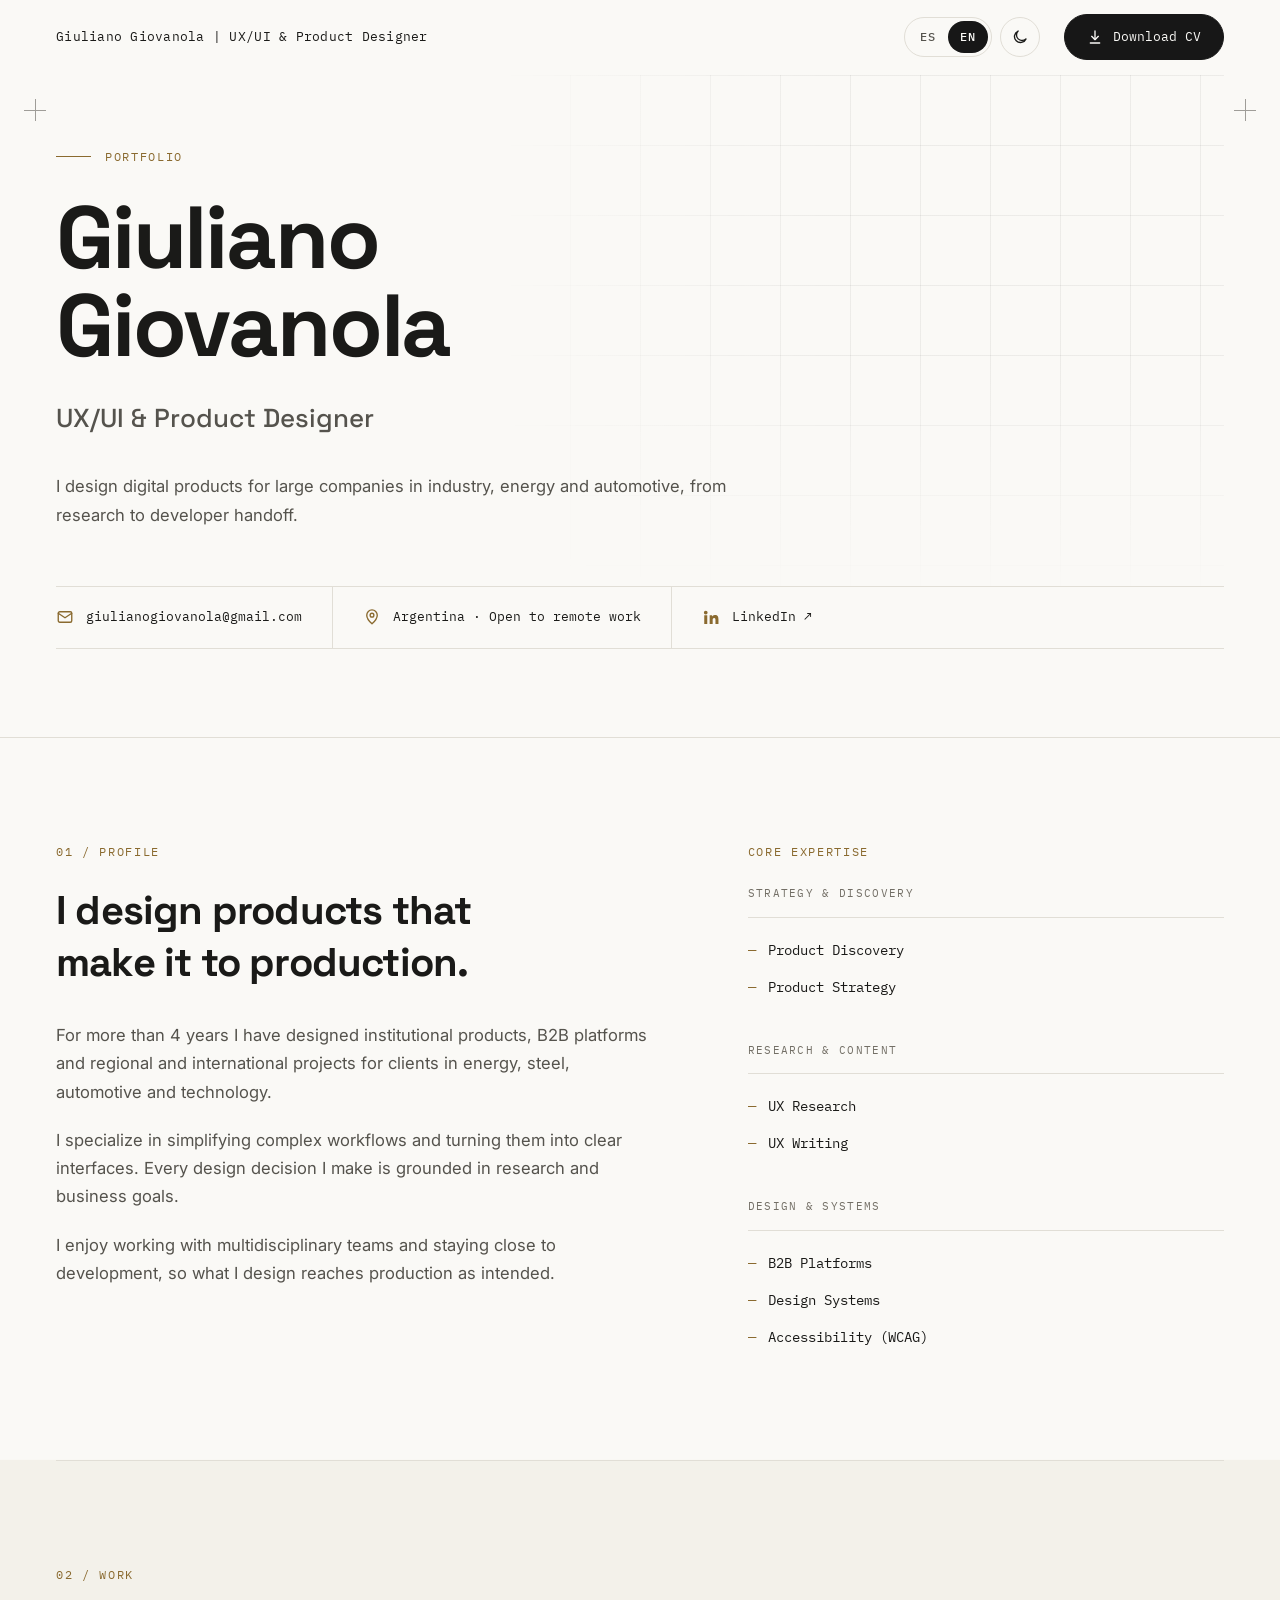
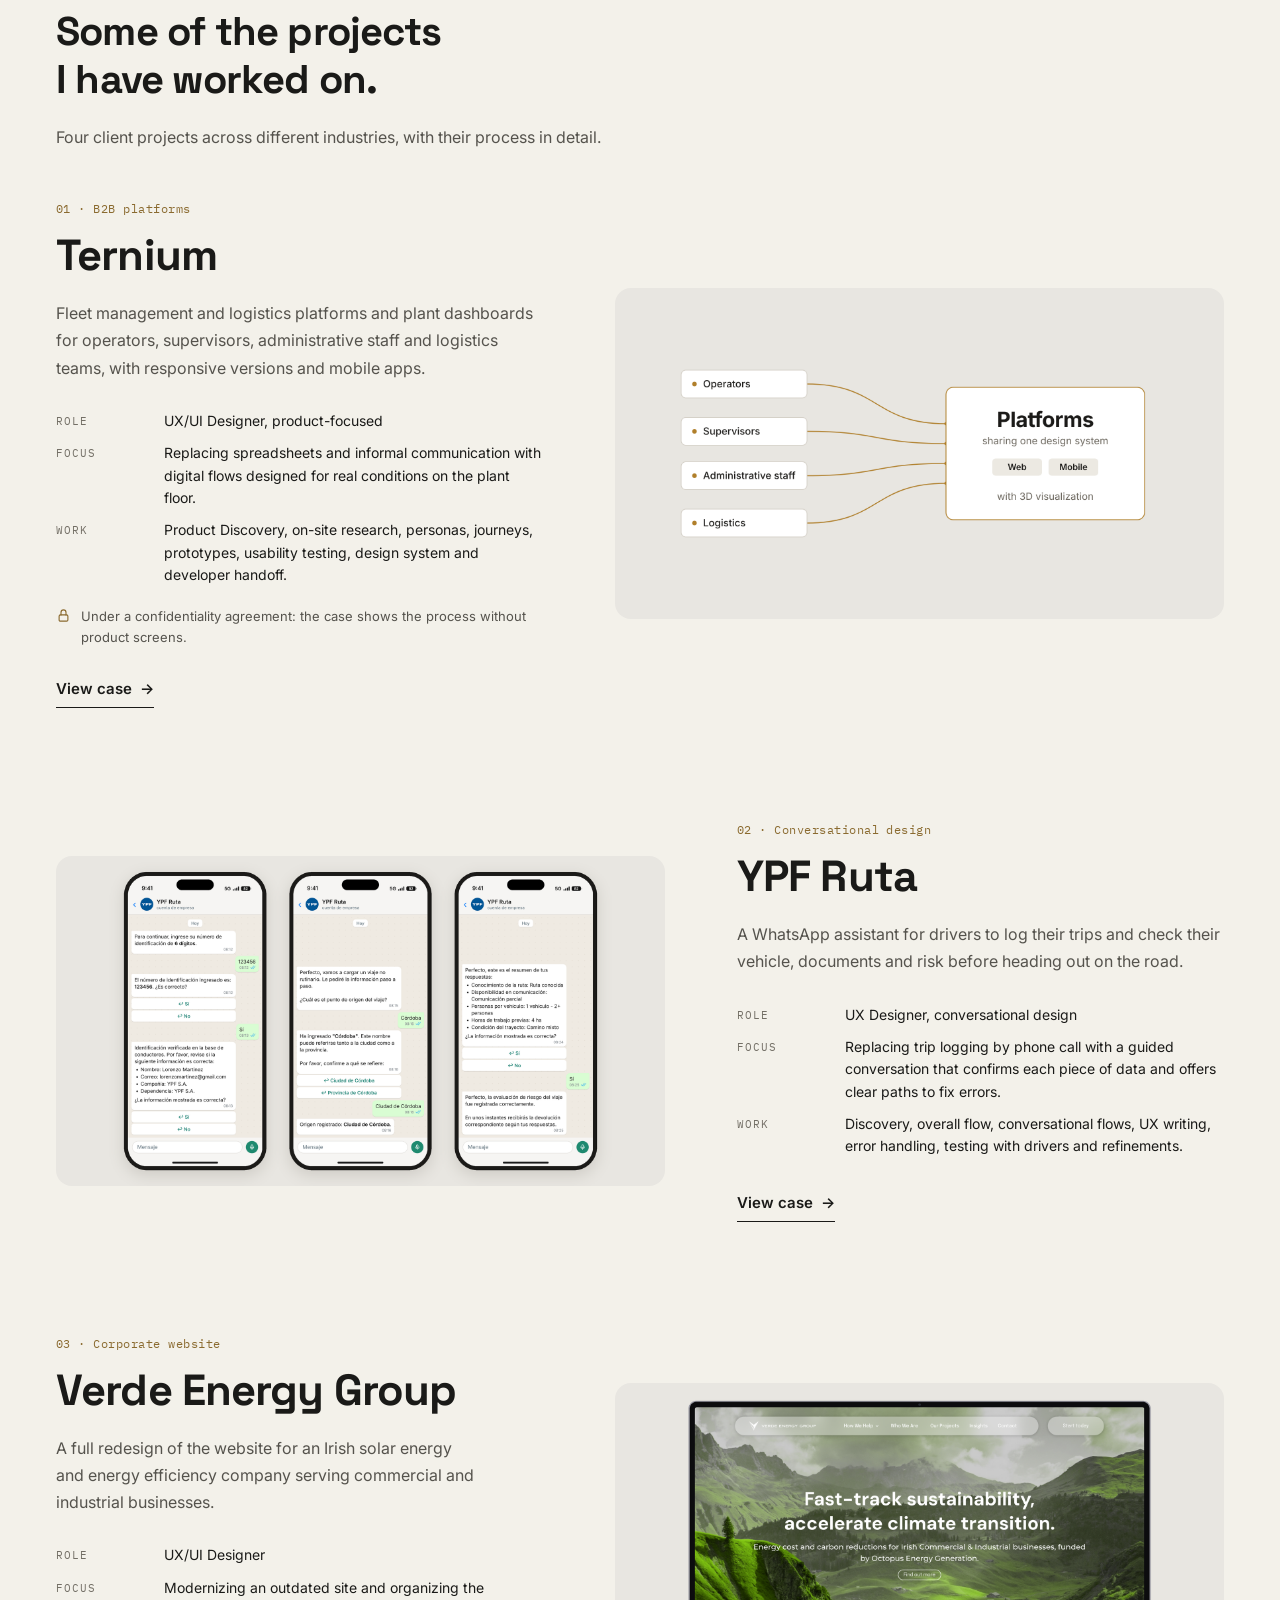
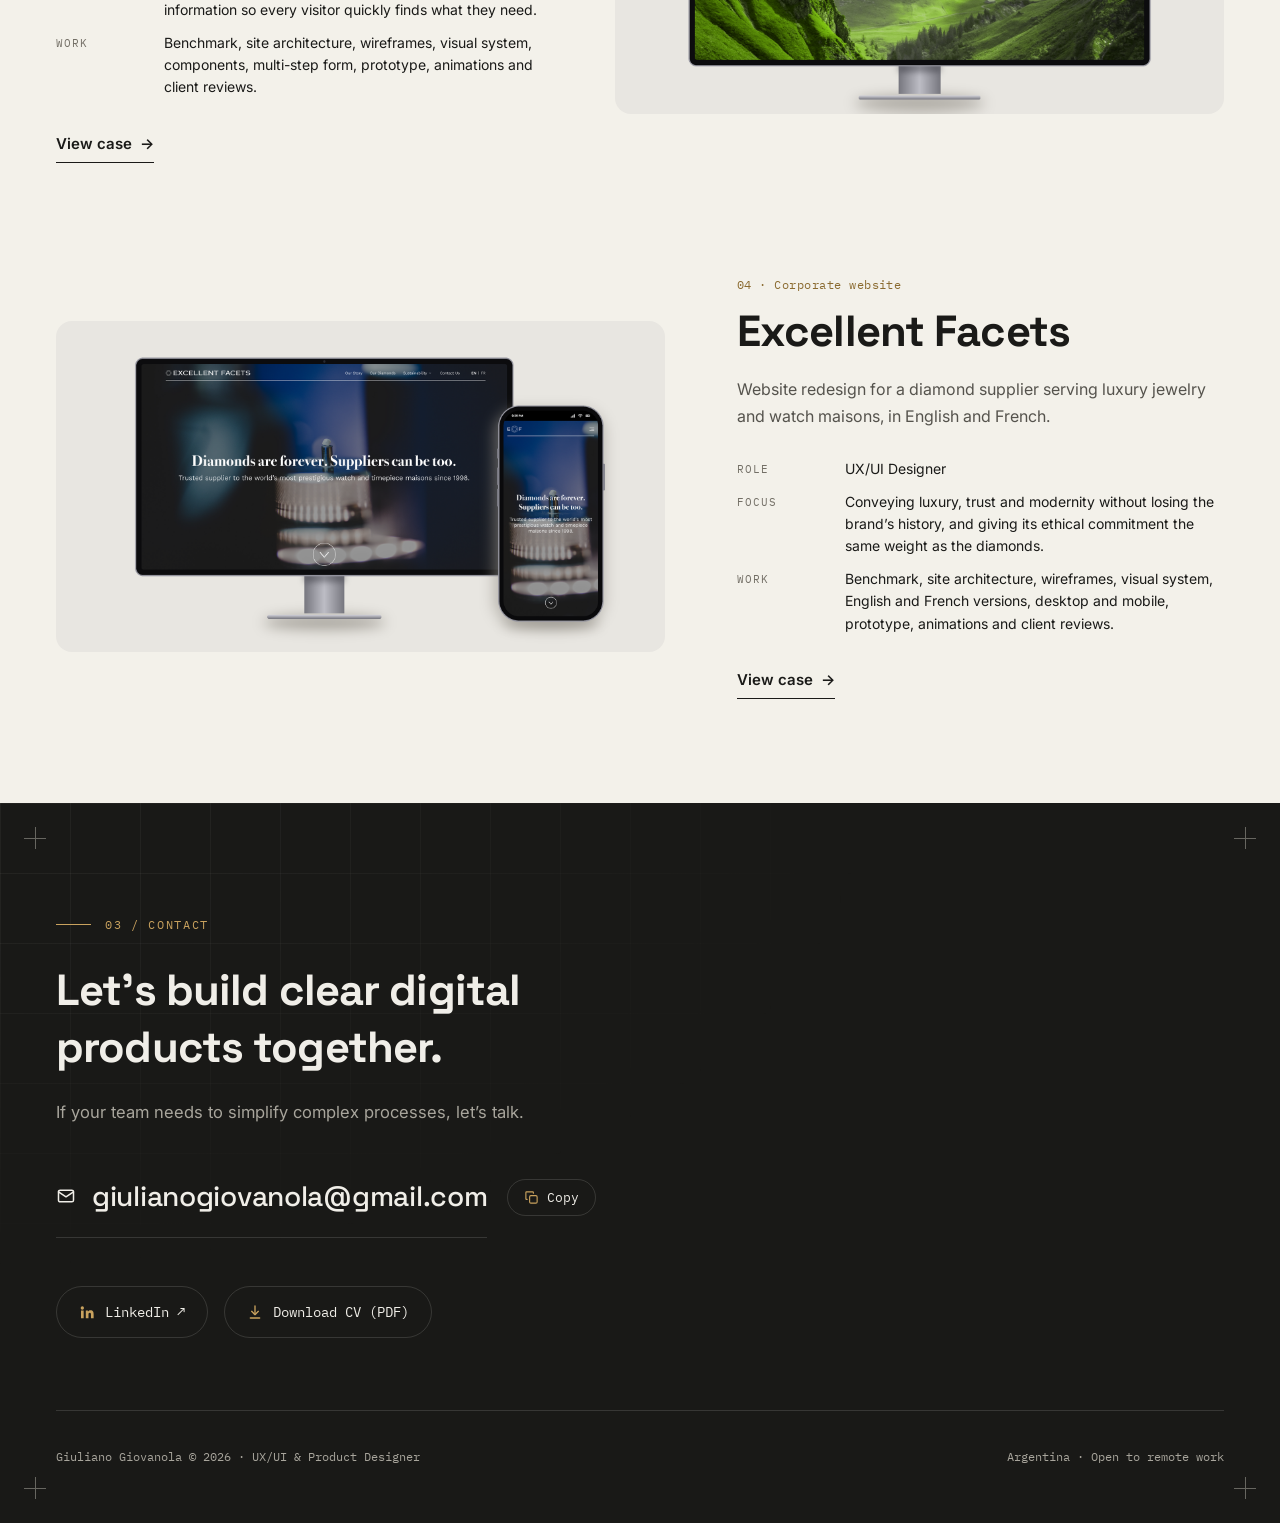
==== commit 693bfcfc: "Add files via upload" ====
--- a/index.html
+++ b/index.html
@@ -137,95 +137,115 @@
         <header class="cases-head">
           <p class="kicker" data-i18n="work.kicker">02 / Trabajo</p>
           <h2 data-i18n="work.title">Algunos de los proyectos en los que trabajé.</h2>
-          <p data-i18n="work.intro">Un resumen de mis proyectos para clientes y algunos casos en detalle, con todo el
-            proceso.</p>
+          <p data-i18n="work.intro">Cuatro proyectos para clientes de distintos rubros, con su proceso en detalle.</p>
         </header>
-        <h3 class="work-sub" data-i18n="work.sub.clients">Proyectos para clientes</h3>
-        <ol class="case-grid">
-          <li>
-            <span class="case-num">01</span>
-            <h4>Ternium</h4>
-            <span class="case-ind" data-i18n="work.ternium.ind">Siderurgia</span>
-            <p data-i18n="work.ternium.desc">Diseñé interfaces claras y consistentes para plataformas industriales con
-              alta densidad de datos, y amplié su lenguaje visual con recursos 3D de flota e infraestructura industrial.
-            </p>
-          </li>
-          <li>
-            <span class="case-num">02</span>
-            <h4>YPF</h4>
-            <span class="case-ind" data-i18n="work.ypf.ind">Energía</span>
-            <p data-i18n="work.ypf.desc">Diseñé el contenido conversacional de un chatbot institucional, desde el flujo
-              en texto hasta su adaptación a voz, y colaboré en el diseño mobile y el traspaso a desarrollo.</p>
-          </li>
-          <li>
-            <span class="case-num">03</span>
-            <h4>Edesur</h4>
-            <span class="case-ind" data-i18n="work.edesur.ind">Servicios eléctricos</span>
-            <p data-i18n="work.edesur.desc">Transformé el relevamiento de un producto existente en una propuesta de
-              diseño priorizada según los objetivos del negocio y validada con usuarios.</p>
-          </li>
-          <li>
-            <span class="case-num">04</span>
-            <h4>Toyota</h4>
-            <span class="case-ind" data-i18n="work.toyota.ind">Automotriz</span>
-            <p data-i18n="work.toyota.desc">Rediseñé una aplicación móvil para simplificar su navegación y sus flujos
-              principales, con prototipos iterados hasta la entrega a desarrollo.</p>
-          </li>
-        </ol>
 
         <div id="casos" class="studies">
-          <h3 class="work-sub" data-i18n="work.sub.studies">Casos de estudio</h3>
-
           <article class="study">
             <div class="study-copy">
-              <p class="study-tag"><span>01</span> · <span data-i18n="studies.type.mobile">App mobile</span></p>
-              <h4>Medora</h4>
-              <p class="study-desc" data-i18n="studies.medora.desc">Una app mobile para acceder a servicios de salud de
-                forma simple. Diseñé el onboarding, el registro y el inicio de sesión para que cualquier persona pueda
-                crear su cuenta y entrar sin fricción.</p>
+              <p class="study-tag"><span>01</span> · <span data-i18n="studies.type.platform">Plataformas B2B</span></p>
+              <h3>Ternium</h3>
+              <p class="study-desc" data-i18n="studies.ternium.desc">Plataformas de gestión de flota, logística y
+                dashboards de planta para operarios, supervisores, administrativos y equipos de logística, con versiones
+                responsive y apps mobile.</p>
               <dl class="study-meta">
                 <dt data-i18n="studies.role">Rol</dt>
-                <dd data-i18n="studies.medora.role">UX/UI Designer</dd>
+                <dd data-i18n="studies.ternium.role">UX/UI Designer, con foco en producto</dd>
                 <dt data-i18n="studies.focus">Foco</dt>
-                <dd data-i18n="studies.medora.focus">Reducir la fricción del registro, que en las apps de salud suele ser
-                  largo y poco claro.</dd>
+                <dd data-i18n="studies.ternium.focus">Reemplazar planillas y comunicaciones informales por flujos
+                  digitales pensados para las condiciones reales de uso en planta.</dd>
                 <dt data-i18n="studies.work">Trabajo</dt>
-                <dd data-i18n="studies.medora.work">Benchmark, análisis de competencia, user persona, definición del
-                  problema, user flow, arquitectura de información, wireframes, sistema visual, componentes, UI y
-                  prototipo interactivo.</dd>
+                <dd data-i18n="studies.ternium.work">Product Discovery, investigación en planta, personas, journeys,
+                  prototipos, pruebas de usabilidad, design system y traspaso a desarrollo.</dd>
               </dl>
-              <a class="study-link" href="cases/medora.html"><span data-i18n="studies.cta">Ver caso</span> <span
+              <p class="study-note"><svg viewBox="0 0 24 24" fill="none" stroke="currentColor" stroke-width="1.8"
+                  stroke-linecap="round" stroke-linejoin="round" aria-hidden="true"><rect x="5" y="11" width="14" height="10" rx="2" /><path d="M8 11V7a4 4 0 0 1 8 0v4" /></svg><span data-i18n="studies.ternium.note">Bajo acuerdo de confidencialidad: el caso cuenta el proceso sin mostrar pantallas del producto.</span></p>
+              <a class="study-link" href="cases/ternium.html"><span data-i18n="studies.cta">Ver caso</span> <span
                   aria-hidden="true">→</span></a>
             </div>
             <figure class="study-media">
-              <img src="assets/images/portada_medora.png" width="1840" height="1000" loading="lazy"
-                alt="Pantallas de la app Medora" data-i18n-alt="studies.medora.alt">
+              <img src="assets/images/ternium-cover-1840x1000_light.png" data-src-en="assets/images/ternium-cover-en-1840x1000_light.png" data-src-dark="assets/images/ternium-cover-1840x1000.png" data-src-en-dark="assets/images/ternium-cover-en-1840x1000.png" width="1840" height="1000" loading="lazy"
+                alt="Diagrama: operarios, supervisores, administrativos y logística conectados a plataformas con un mismo design system, en web y mobile y con visualización 3D"
+                data-i18n-alt="studies.ternium.alt">
             </figure>
           </article>
 
           <article class="study">
             <div class="study-copy">
-              <p class="study-tag"><span>02</span> · <span data-i18n="studies.type.web">Diseño web</span></p>
-              <h4>Sonos Sub Mini</h4>
-              <p class="study-desc" data-i18n="studies.sonos.desc">Rediseño de la página de producto del subwoofer
-                compacto de Sonos, hecho como proyecto académico. Diseñé y desarrollé una landing que cuenta el producto
-                como una historia: arranca por la emoción y llega hasta el dato técnico.</p>
+              <p class="study-tag"><span>02</span> · <span data-i18n="studies.type.conv">Diseño conversacional</span></p>
+              <h3>YPF Ruta</h3>
+              <p class="study-desc" data-i18n="studies.ypf.desc">Asistente de WhatsApp para que los conductores registren
+                sus viajes y validen vehículo, documentación y riesgo antes de salir a la ruta.</p>
               <dl class="study-meta">
                 <dt data-i18n="studies.role">Rol</dt>
-                <dd data-i18n="studies.sonos.role">UX/UI Designer y desarrollo front-end</dd>
+                <dd data-i18n="studies.ypf.role">UX Designer, diseño conversacional</dd>
                 <dt data-i18n="studies.focus">Foco</dt>
-                <dd data-i18n="studies.sonos.focus">Traducir especificaciones técnicas en beneficios claros, en un
-                  recorrido que va de lo general a lo específico.</dd>
+                <dd data-i18n="studies.ypf.focus">Reemplazar el registro de viajes por llamadas con una conversación
+                  guiada, que confirma cada dato y ofrece caminos claros para corregir errores.</dd>
                 <dt data-i18n="studies.work">Trabajo</dt>
-                <dd data-i18n="studies.sonos.work">Benchmark del producto, el sitio y la app de Sonos, wireframes,
-                  sistema visual, UI y prototipo en Figma, y desarrollo en HTML, CSS y JavaScript.</dd>
+                <dd data-i18n="studies.ypf.work">Discovery, flujo general, flujos conversacionales, UX writing, manejo de
+                  errores, pruebas con conductores y ajustes.</dd>
               </dl>
-              <a class="study-link" href="cases/sonos-sub-mini.html"><span data-i18n="studies.cta">Ver caso</span> <span
+              <a class="study-link" href="cases/ypf-ruta.html"><span data-i18n="studies.cta">Ver caso</span> <span
                   aria-hidden="true">→</span></a>
             </div>
             <figure class="study-media">
-              <img src="assets/images/portada_sonos.png" width="1840" height="1000" loading="lazy"
-                alt="Landing del Sonos Sub Mini en desktop y mobile" data-i18n-alt="studies.sonos.alt">
+              <img src="assets/images/ypf-cover-light-1840x1000.png"
+                data-src-dark="assets/images/ypf-cover-dark-1840x1000.png" width="1840" height="1000" loading="lazy"
+                alt="Tres pantallas de la conversación de YPF Ruta en WhatsApp: identificación del conductor, carga del origen del viaje y resumen de la evaluación de riesgo"
+                data-i18n-alt="studies.ypf.alt">
+            </figure>
+          </article>
+
+          <article class="study">
+            <div class="study-copy">
+              <p class="study-tag"><span>03</span> · <span data-i18n="studies.type.corp">Sitio web corporativo</span></p>
+              <h3>Verde Energy Group</h3>
+              <p class="study-desc" data-i18n="studies.verde.desc">Rediseño completo del sitio de una empresa irlandesa
+                de energía solar y eficiencia energética para empresas comerciales e industriales.</p>
+              <dl class="study-meta">
+                <dt data-i18n="studies.role">Rol</dt>
+                <dd>UX/UI Designer</dd>
+                <dt data-i18n="studies.focus">Foco</dt>
+                <dd data-i18n="studies.verde.focus">Modernizar un sitio obsoleto y ordenar la información para que cada
+                  visitante encuentre rápido lo que necesita.</dd>
+                <dt data-i18n="studies.work">Trabajo</dt>
+                <dd data-i18n="studies.verde.work">Benchmark, arquitectura del sitio, wireframes, sistema visual,
+                  componentes, formulario multipaso, prototipo, animaciones y revisiones con el cliente.</dd>
+              </dl>
+              <a class="study-link" href="cases/verde-energy-group.html"><span data-i18n="studies.cta">Ver caso</span> <span
+                  aria-hidden="true">→</span></a>
+            </div>
+            <figure class="study-media">
+              <img src="assets/images/verde-cover-light-1840x1000.png"
+                data-src-dark="assets/images/verde-cover-dark-1840x1000.png" width="1840" height="1000" loading="lazy"
+                alt="Página de inicio del sitio de Verde Energy Group en un monitor" data-i18n-alt="studies.verde.alt">
+            </figure>
+          </article>
+
+          <article class="study">
+            <div class="study-copy">
+              <p class="study-tag"><span>04</span> · <span data-i18n="studies.type.corp">Sitio web corporativo</span></p>
+              <h3>Excellent Facets</h3>
+              <p class="study-desc" data-i18n="studies.facets.desc">Rediseño del sitio de un proveedor de diamantes para
+                maisons de joyería y relojería de lujo, en inglés y francés.</p>
+              <dl class="study-meta">
+                <dt data-i18n="studies.role">Rol</dt>
+                <dd>UX/UI Designer</dd>
+                <dt data-i18n="studies.focus">Foco</dt>
+                <dd data-i18n="studies.facets.focus">Transmitir lujo, confianza y modernidad sin perder la historia de la
+                  marca, y darle al compromiso ético el mismo peso que a los diamantes.</dd>
+                <dt data-i18n="studies.work">Trabajo</dt>
+                <dd data-i18n="studies.facets.work">Benchmark, arquitectura del sitio, wireframes, sistema visual,
+                  versión en inglés y francés, desktop y mobile, prototipo, animaciones y revisiones con el cliente.</dd>
+              </dl>
+              <a class="study-link" href="cases/excellent-facets.html"><span data-i18n="studies.cta">Ver caso</span> <span
+                  aria-hidden="true">→</span></a>
+            </div>
+            <figure class="study-media">
+              <img src="assets/images/ef-cover-light-1840x1000.png"
+                data-src-dark="assets/images/ef-cover-dark-1840x1000.png" width="1840" height="1000" loading="lazy"
+                alt="Página de inicio del sitio de Excellent Facets en un monitor y un celular" data-i18n-alt="studies.facets.alt">
             </figure>
           </article>
         </div>
--- a/css/styles.css
+++ b/css/styles.css
@@ -520,74 +520,57 @@
   color: var(--muted);
 }
 
-.case-grid {
+/* Lista con guion dorado (se usa en las páginas de caso) */
+.case-wins {
   list-style: none;
-  margin: 0;
+  margin: 20px 0 0;
   padding: 0;
-  display: grid;
-  grid-template-columns: repeat(4, minmax(0, 1fr));
   border-top: 1px solid var(--line);
-  border-left: 1px solid var(--line);
-}
-
-.case-grid li {
-  padding: 28px 22px 32px;
-  border-right: 1px solid var(--line);
+}
+
+.case-wins li {
+  position: relative;
+  padding: 12px 0 12px 24px;
   border-bottom: 1px solid var(--line);
-  background: var(--bg);
-}
-
-.case-num {
-  display: block;
-  font-family: var(--font-mono);
-  font-size: 11px;
-  color: var(--faint);
-  margin-bottom: 24px;
-}
-
-.case-grid h4 {
-  margin: 0 0 8px;
-  font-family: var(--font-display);
-  font-size: 18px;
-  font-weight: 700;
-  letter-spacing: -0.01em;
-}
-
-.case-ind {
-  display: block;
-  font-family: var(--font-mono);
-  font-size: 11px;
-  letter-spacing: 0.1em;
-  text-transform: uppercase;
-  color: var(--accent);
-  margin-bottom: 18px;
-}
-
-.case-grid p {
-  margin: 0;
-  font-size: 13px;
-  line-height: 1.65;
+  font-size: 14px;
+  line-height: 1.6;
   color: var(--muted);
 }
 
-/* Subtítulos dentro de la sección Trabajo: "Proyectos para clientes" y "Casos de estudio" */
-.work-sub {
-  margin: 0 0 24px;
-  font-family: var(--font-mono);
-  font-weight: 400;
-  font-size: 12px;
-  letter-spacing: 0.12em;
-  text-transform: uppercase;
-  color: var(--faint);
+.case-wins li:last-child {
+  border-bottom: 0;
+  padding-bottom: 0;
+}
+
+.case-wins li::before {
+  content: "—";
+  position: absolute;
+  left: 0;
+  color: var(--accent);
 }
 
 /* Casos de estudio: filas de texto + imagen, alternando el lado de la imagen */
 .studies {
-  margin-top: 104px;
-}
-
-.studies .work-sub {
-  margin-bottom: 40px;
+  margin-top: 32px;
+}
+
+/* Aviso de confidencialidad dentro de la fila de un caso */
+.study-note {
+  display: flex;
+  align-items: flex-start;
+  gap: 10px;
+  margin: -12px 0 28px;
+  font-size: 13px;
+  line-height: 1.6;
+  color: var(--muted);
+}
+
+.study-note svg {
+  width: 15px;
+  height: 15px;
+  flex: none;
+  margin-top: 2px;
+  color: var(--accent);
 }
 
 .study {
@@ -601,8 +584,9 @@
   margin-top: 112px;
 }
 
+/* En los pares la imagen va primero: se invierten las columnas para que mida lo mismo que en los impares */
 .study:nth-of-type(even) {
-  grid-template-columns: minmax(0, 1fr) minmax(0, 1.1fr);
+  grid-template-columns: minmax(0, 1.25fr) minmax(0, 1fr);
 }
 
 .study:nth-of-type(even) .study-media {
@@ -617,7 +601,7 @@
   color: var(--accent);
 }
 
-.study h4 {
+.study h3 {
   margin: 0 0 20px;
   font-family: var(--font-display);
   font-weight: 700;
@@ -765,7 +749,7 @@
 
 .case-lead {
   margin: 0 0 48px;
-  max-width: 40em;
+  max-width: none;
   font-size: clamp(17px, 1.4vw, 19px);
   line-height: 1.7;
   color: var(--muted);
@@ -831,12 +815,10 @@
   padding-top: 10px;
 }
 
-.case-body {
+/* El contenido de cada sección se limita a 760px para que los párrafos se lean cómodos.
+   El título (h2) puede usar todo el ancho de la columna, así no se parte cuando entra en una línea. */
+.case-body>*:not(h2) {
   max-width: 760px;
-}
-
-.case-body-wide {
-  max-width: none;
 }
 
 .case-body h2 {
@@ -847,7 +829,9 @@
   line-height: 1.2;
   letter-spacing: -0.02em;
   color: var(--fg);
-  text-wrap: balance;
+  /* "pretty" llena cada línea y solo evita que quede una palabra sola al final;
+     "balance" partía en dos líneas títulos que entraban en una */
+  text-wrap: pretty;
 }
 
 .case-body>p {
@@ -890,15 +874,6 @@
   background: var(--band);
 }
 
-.case-card-k {
-  margin: 0 0 12px;
-  font-family: var(--font-mono);
-  font-size: 11px;
-  letter-spacing: 0.1em;
-  text-transform: uppercase;
-  color: var(--accent);
-}
-
 .case-card h3 {
   margin: 0 0 10px;
   font-family: var(--font-display);
@@ -921,7 +896,7 @@
   border-top: 1px solid var(--line);
 }
 
-.case-points li {
+.case-points>li {
   display: grid;
   grid-template-columns: 48px minmax(0, 1fr);
   gap: 16px;
@@ -929,8 +904,7 @@
   border-bottom: 1px solid var(--line);
 }
 
-.case-points .num,
-.moments .num {
+.case-points .num {
   font-family: var(--font-mono);
   font-size: 12px;
   color: var(--accent);
@@ -949,108 +923,106 @@
   font-weight: 600;
 }
 
-.case-cards-3 {
-  grid-template-columns: repeat(3, minmax(0, 1fr));
-}
-
-/* Tabla de dos columnas (por ejemplo, especificación → beneficio) */
-.case-table {
-  width: 100%;
-  margin-top: 28px;
-  border-collapse: collapse;
+/* Datos del encabezado con 4 ítems en lugar de 5 */
+.case-facts-4 {
+  grid-template-columns: repeat(4, minmax(0, 1fr));
+}
+
+/* Chips debajo de un párrafo */
+.case-chips-top {
+  margin-top: 24px;
+}
+
+/* Lista numerada corta en dos columnas (por ejemplo, "Mi rol") */
+.case-list-2 {
+  list-style: none;
+  margin: 20px 0 0;
+  padding: 0;
+  display: grid;
+  grid-template-columns: repeat(2, minmax(0, 1fr));
+  column-gap: 32px;
+  border-top: 1px solid var(--line);
+}
+
+.case-list-2 li {
+  display: grid;
+  grid-template-columns: 32px minmax(0, 1fr);
+  gap: 12px;
+  padding-block: 14px;
+  border-bottom: 1px solid var(--line);
   font-size: 15px;
   line-height: 1.55;
 }
 
-.case-table th {
-  padding: 0 16px 12px 0;
-  border-bottom: 1px solid var(--fg);
-  text-align: left;
-  font-family: var(--font-mono);
-  font-size: 11px;
-  font-weight: 400;
-  letter-spacing: 0.1em;
-  text-transform: uppercase;
-  color: var(--faint);
-}
-
-.case-table td {
-  padding: 16px 16px 16px 0;
-  border-bottom: 1px solid var(--line);
-  vertical-align: top;
-  color: var(--muted);
-}
-
-.case-table td:first-child {
-  width: 42%;
-  color: var(--fg);
-  font-weight: 600;
-}
-
-.case-table td:last-child,
-.case-table th:last-child {
-  padding-right: 0;
-}
-
-/* Imagen de ancho completo dentro de una sección del caso (debajo del texto, ocupando ambas columnas) */
-.case-figure {
-  grid-column: 1 / -1;
-  width: 90%;
-  margin: 16px auto 0;
-}
-
-.case-figure img {
-  display: block;
-  width: 100%;
-  height: auto;
-  border-radius: 8px;
-}
-
-.moments {
+.case-list-2 .num {
+  font-family: var(--font-mono);
+  font-size: 12px;
+  color: var(--accent);
+  padding-top: 3px;
+}
+
+/* Etapas del proceso: rótulo, título y texto */
+.case-steps {
   list-style: none;
   margin: 8px 0 0;
   padding: 0;
+  border-top: 1px solid var(--line);
+}
+
+.case-steps>li {
   display: grid;
-  grid-template-columns: repeat(3, minmax(0, 1fr));
-  gap: 40px 24px;
-}
-
-.moments h3 {
-  margin: 6px 0 8px;
+  grid-template-columns: 150px minmax(0, 1fr);
+  gap: 4px 24px;
+  padding-block: 22px;
+  border-bottom: 1px solid var(--line);
+}
+
+.step-k {
+  grid-row: span 2;
+  padding-top: 4px;
+  font-family: var(--font-mono);
+  font-size: 11px;
+  letter-spacing: 0.1em;
+  text-transform: uppercase;
+  color: var(--accent);
+}
+
+.case-steps h3 {
+  margin: 0;
   font-family: var(--font-display);
   font-size: 18px;
   font-weight: 700;
 }
 
-.moments p {
+.case-steps p {
   margin: 0;
-  font-size: 14px;
+  font-size: 15px;
   line-height: 1.65;
   color: var(--muted);
 }
 
-/* Pantallas: el mockup del celular ocupa todo el ancho de su columna */
-.moments .shot {
-  display: block;
-  width: 85%;
-  height: auto;
-  margin: 0 auto 18px;
-}
-
-.case-system {
+/* Lo que se pidió → el problema real */
+.case-reframe {
   display: grid;
-  grid-template-columns: repeat(3, minmax(0, 1fr));
+  grid-template-columns: minmax(0, 1fr) auto minmax(0, 1fr);
+  align-items: stretch;
   gap: 16px;
-  margin: 0;
-}
-
-.case-system>div {
-  padding: 20px 22px;
+  margin: 28px 0 8px;
+}
+
+.reframe-col {
+  padding: 20px 24px;
   border: 1px solid var(--line);
-}
-
-.case-system dt {
-  margin-bottom: 8px;
+  background: var(--band);
+}
+
+.reframe-real {
+  border-color: var(--accent);
+  background: var(--gold-soft);
+}
+
+.reframe-k {
+  margin: 0 0 10px;
   font-family: var(--font-mono);
   font-size: 11px;
   letter-spacing: 0.1em;
@@ -1058,29 +1030,473 @@
   color: var(--faint);
 }
 
-.case-system dd {
+.reframe-real .reframe-k {
+  color: var(--accent);
+}
+
+.reframe-col p:last-child {
+  margin: 0;
+  font-size: 15px;
+  line-height: 1.65;
+  color: var(--fg);
+}
+
+.reframe-arrow {
+  align-self: center;
+  font-family: var(--font-mono);
+  color: var(--accent);
+}
+
+/* Decisiones clave: qué se eligió, qué se cedió y qué se ganó */
+.case-decisions {
+  list-style: none;
+  margin: 8px 0 0;
+  padding: 0;
+  border-top: 1px solid var(--line);
+}
+
+.case-decisions>li {
+  display: grid;
+  grid-template-columns: 150px minmax(0, 1fr);
+  gap: 6px 24px;
+  padding-block: 24px;
+  border-bottom: 1px solid var(--line);
+}
+
+.dec-k {
+  grid-row: span 3;
+  padding-top: 4px;
+  font-family: var(--font-mono);
+  font-size: 11px;
+  letter-spacing: 0.1em;
+  text-transform: uppercase;
+  color: var(--accent);
+}
+
+.case-decisions h4 {
+  margin: 0;
+  font-family: var(--font-display);
+  font-size: 18px;
+  font-weight: 700;
+  color: var(--fg);
+}
+
+.case-decisions p {
+  margin: 0;
+  font-size: 15px;
+  line-height: 1.65;
+  color: var(--muted);
+}
+
+.dec-trade {
+  display: grid;
+  grid-template-columns: repeat(2, minmax(0, 1fr));
+  gap: 16px;
+  margin: 12px 0 0;
+}
+
+.dec-trade div {
+  padding-top: 12px;
+  border-top: 1px dashed var(--line);
+}
+
+.dec-trade dt {
+  margin-bottom: 4px;
+  font-family: var(--font-mono);
+  font-size: 11px;
+  letter-spacing: 0.1em;
+  text-transform: uppercase;
+  color: var(--faint);
+}
+
+.dec-trade div:last-child dt {
+  color: var(--accent);
+}
+
+.dec-trade dd {
   margin: 0;
   font-size: 14px;
   line-height: 1.6;
+  color: var(--fg);
+}
+
+/* Diagrama antes / después (recreación del proceso, sin datos reales).
+   Ocupa el ancho completo de la sección y usa los colores del tema. */
+.ad {
+  --ad-alert: #B4513A;
+  grid-column: 1 / -1;
+  margin: 16px 0 0;
+}
+
+:root[data-theme="dark"] .ad {
+  --ad-alert: #D27A5F;
+}
+
+.ad .case-sub {
+  margin-top: 0;
+}
+
+.ad-grid {
+  display: grid;
+  grid-template-columns: minmax(0, 1fr) auto minmax(0, 1fr);
+  gap: 16px;
+  align-items: stretch;
+}
+
+.ad-panel {
+  display: flex;
+  flex-direction: column;
+  padding: 22px 22px 24px;
+  border: 1px solid var(--line);
+  border-radius: 16px;
+  background: var(--band);
+}
+
+.ad-label {
+  margin: 0 0 4px;
+  font-family: var(--font-mono);
+  font-size: 12px;
+  letter-spacing: 0.14em;
+  text-transform: uppercase;
   color: var(--muted);
 }
 
-.type-samples {
+.ad-panel-after .ad-label {
+  color: var(--accent);
+}
+
+.ad-title {
+  margin: 8px 0 14px;
+  font-size: 15px;
+  line-height: 1.45;
+  color: var(--fg);
+}
+
+.ad-svg {
+  display: block;
+  width: 100%;
+  height: auto;
+  margin-bottom: 16px;
+}
+
+.ad-svg-m {
+  display: none;
+}
+
+.ad svg text {
+  text-anchor: middle;
+}
+
+.ad-arrow {
+  align-self: center;
+  display: grid;
+  place-items: center;
+  color: var(--accent);
+}
+
+.ad-arrow svg {
+  display: block;
+  width: 36px;
+  height: 20px;
+}
+
+.ad-chips {
+  list-style: none;
+  counter-reset: ad;
+  margin: auto 0 0;
+  padding: 16px 0 0;
+  border-top: 1px solid var(--line);
+  display: grid;
+  grid-template-columns: 1fr 1fr;
+  gap: 10px 12px;
+}
+
+.ad-chips li {
+  counter-increment: ad;
   display: flex;
-  gap: 16px;
-  margin-top: 12px;
-  color: var(--fg);
-  font-size: 22px;
-}
-
-.ts-poppins {
-  font-family: "Poppins", var(--font-body);
+  align-items: center;
+  gap: 8px;
+  font-size: 13px;
+  line-height: 1.35;
+  color: var(--muted);
+}
+
+.ad-chips li::before {
+  content: counter(ad);
+  flex: none;
+  display: grid;
+  place-items: center;
+  width: 22px;
+  height: 22px;
+  border-radius: 50%;
+  background: var(--ad-alert);
+  color: var(--on-ink);
+  font: 700 12px/1 var(--font-mono);
+}
+
+.ad-panel-after .ad-chips li {
+  color: var(--fg);
+}
+
+.ad-panel-after .ad-chips li::before {
+  background: var(--accent);
+}
+
+/* Nodos y líneas */
+.ad .node rect {
+  fill: var(--bg);
+  stroke: var(--line);
+}
+
+.ad .node text {
+  fill: var(--fg);
+  font: 500 13px var(--font-body);
+}
+
+.ad .doc rect {
+  fill: var(--band);
+  stroke: var(--faint);
+  stroke-dasharray: 4 4;
+}
+
+.ad .doc text {
+  fill: var(--muted);
+  font: 400 12.5px var(--font-body);
+}
+
+.ad .messy {
+  fill: none;
+  stroke: var(--faint);
+  stroke-width: 1.2;
+  stroke-dasharray: 4 5;
+}
+
+.ad .link {
+  fill: none;
+  stroke: var(--accent);
+  stroke-width: 1.4;
+}
+
+/* Plataforma: mismo fondo que los nodos y borde dorado, como en la portada (claro y oscuro) */
+.ad .hub > rect {
+  fill: var(--bg);
+  stroke: var(--accent);
+  stroke-width: 1.4;
+}
+
+.ad .hub .hub-title {
+  fill: var(--fg);
+  font: 700 17px var(--font-display);
+}
+
+.ad .hub .hub-sub {
+  fill: var(--muted);
+  font: 400 11px var(--font-body);
+}
+
+/* "con visualización 3D" arranca justo después del número 4, así no lo pisa en ningún idioma */
+.ad svg .hub-3d {
+  text-anchor: start;
+}
+
+/* Etiquetas Web / Mobile dentro de la plataforma */
+.ad .tag rect {
+  fill: var(--surface);
+}
+
+.ad .tag text {
+  fill: var(--fg);
+  font: 600 11.5px var(--font-body);
+}
+
+/* En modo oscuro, las etiquetas van en claro con texto oscuro, como en la portada */
+:root[data-theme="dark"] .ad .tag rect {
+  fill: #DCD7CC;
+}
+
+:root[data-theme="dark"] .ad .tag text {
+  fill: #1A1917;
+}
+
+/* Números que conectan el diagrama con la lista de abajo */
+.ad .badge circle {
+  fill: var(--ad-alert);
+  stroke: var(--band);
+  stroke-width: 2;
+}
+
+.ad .badge-gold circle {
+  fill: var(--accent);
+}
+
+.ad .badge text {
+  fill: var(--on-ink);
+  font: 700 12px var(--font-mono);
+}
+
+.ad-note {
+  margin-top: 16px;
+  font-size: 13px;
+  line-height: 1.6;
+  color: var(--faint);
+}
+
+/* Mobile: paneles apilados y una versión del diagrama más legible */
+@media (max-width: 760px) {
+  .ad-grid {
+    grid-template-columns: minmax(0, 1fr);
+    gap: 12px;
+  }
+
+  .ad-panel {
+    padding: 18px 14px 20px;
+  }
+
+  .ad-arrow svg {
+    transform: rotate(90deg);
+  }
+
+  .ad-chips {
+    grid-template-columns: minmax(0, 1fr);
+  }
+
+  .ad-chips li {
+    font-size: 14px;
+  }
+
+  .ad-svg-d {
+    display: none;
+  }
+
+  .ad-svg-m {
+    display: block;
+  }
+}
+
+@media (max-width: 720px) {
+  .case-list-2 {
+    grid-template-columns: minmax(0, 1fr);
+  }
+
+  .case-steps>li {
+    grid-template-columns: minmax(0, 1fr);
+  }
+
+  .step-k {
+    grid-row: auto;
+    padding-top: 0;
+  }
+
+  .case-reframe {
+    grid-template-columns: minmax(0, 1fr);
+    gap: 8px;
+  }
+
+  .reframe-arrow {
+    justify-self: center;
+    transform: rotate(90deg);
+  }
+
+  .case-decisions>li {
+    grid-template-columns: minmax(0, 1fr);
+  }
+
+  .dec-k {
+    grid-row: auto;
+    padding-top: 0;
+  }
+
+  .dec-trade {
+    grid-template-columns: minmax(0, 1fr);
+    gap: 0;
+  }
+
+  .dec-trade div+div {
+    margin-top: 12px;
+  }
+}
+
+/* Lista con guion dorado fuera de una tarjeta (por ejemplo, las validaciones del desafío) */
+.case-wins-short {
+  margin-bottom: 8px;
+}
+
+.case-wins-short li {
+  padding-block: 10px;
+  font-size: 15px;
+  color: var(--fg);
+}
+
+/* Subtítulo que va justo después del título de la sección */
+.case-body>.case-sub-first {
+  margin-top: 8px;
+}
+
+/* Lista de páginas o secciones: nombre a la izquierda, descripción a la derecha */
+.case-defs {
+  margin: 0;
+  border-top: 1px solid var(--line);
+}
+
+.case-defs>div {
+  display: grid;
+  grid-template-columns: 180px minmax(0, 1fr);
+  gap: 4px 24px;
+  padding-block: 16px;
+  border-bottom: 1px solid var(--line);
+}
+
+.case-defs dt {
+  font-family: var(--font-display);
+  font-size: 16px;
+  font-weight: 700;
+  line-height: 1.5;
+  color: var(--fg);
+}
+
+.case-defs dd {
+  margin: 0;
+  font-size: 15px;
+  line-height: 1.65;
+  color: var(--muted);
+}
+
+@media (max-width: 720px) {
+  .case-defs>div {
+    grid-template-columns: minmax(0, 1fr);
+  }
+}
+
+/* Link a un sitio externo dentro del texto de un caso */
+.case-ext {
+  color: var(--fg);
   font-weight: 600;
-}
-
-.ts-mulish {
-  font-family: "Mulish", var(--font-body);
-  font-weight: 400;
+  text-decoration: underline;
+  text-decoration-color: var(--accent);
+  text-underline-offset: 4px;
+  transition: color 0.25s ease;
+}
+
+.case-ext:hover,
+.case-ext:focus-visible {
+  color: var(--accent);
+}
+
+/* Lista breve dentro de una tarjeta o de un paso */
+.case-mini {
+  margin: 10px 0 0;
+  padding-left: 18px;
+  font-size: 14px;
+  line-height: 1.6;
+  color: var(--muted);
+}
+
+.case-mini li+li {
+  margin-top: 4px;
+}
+
+.case-mini li::marker {
+  color: var(--accent);
 }
 
 .case-chips {
@@ -1180,7 +1596,8 @@
     border-left: 1px solid var(--line);
   }
 
-  .case-facts>div:last-child {
+  .case-facts>div:last-child,
+  .case-facts-4>div:nth-child(3) {
     border-bottom: 0;
   }
 
@@ -1190,12 +1607,6 @@
 
   .case-sec>.kicker {
     padding-top: 0;
-  }
-}
-
-@media (max-width: 900px) {
-  .case-cards-3 {
-    grid-template-columns: minmax(0, 1fr);
   }
 }
 
@@ -1217,18 +1628,16 @@
     border-left: 0;
   }
 
+  .case-facts-4>div:nth-child(3) {
+    border-bottom: 1px solid var(--line);
+  }
+
   .case-sec {
     padding-block: 48px;
   }
 
-  .case-cards,
-  .case-system {
+  .case-cards {
     grid-template-columns: minmax(0, 1fr);
-  }
-
-  .moments {
-    grid-template-columns: repeat(2, minmax(0, 1fr));
-    gap: 32px 16px;
   }
 }
 
@@ -1614,10 +2023,6 @@
   .cross {
     display: none;
   }
-
-  .case-grid {
-    grid-template-columns: repeat(2, minmax(0, 1fr));
-  }
 }
 
 @media (max-width: 720px) {
@@ -1691,10 +2096,6 @@
     padding-block: 56px;
   }
 
-  .case-grid {
-    grid-template-columns: minmax(0, 1fr);
-  }
-
   .contact {
     padding-block: 64px 48px;
   }
@@ -1705,6 +2106,11 @@
 
   .contact-mail {
     gap: 12px;
+  }
+
+  /* En el celular el botón "Copiar" pasa debajo del email: no hace falta compensar la línea */
+  .copy-btn {
+    margin-bottom: 0;
   }
 
   .contact-mail svg {
@@ -1722,9 +2128,10 @@
     font-size: 13px;
   }
 
+  /* Espacio abajo para que el botón flotante de "volver arriba" no tape el pie */
   .end-foot {
     flex-direction: column;
-    padding-block: 28px 40px;
+    padding-block: 28px 88px;
   }
 }
 
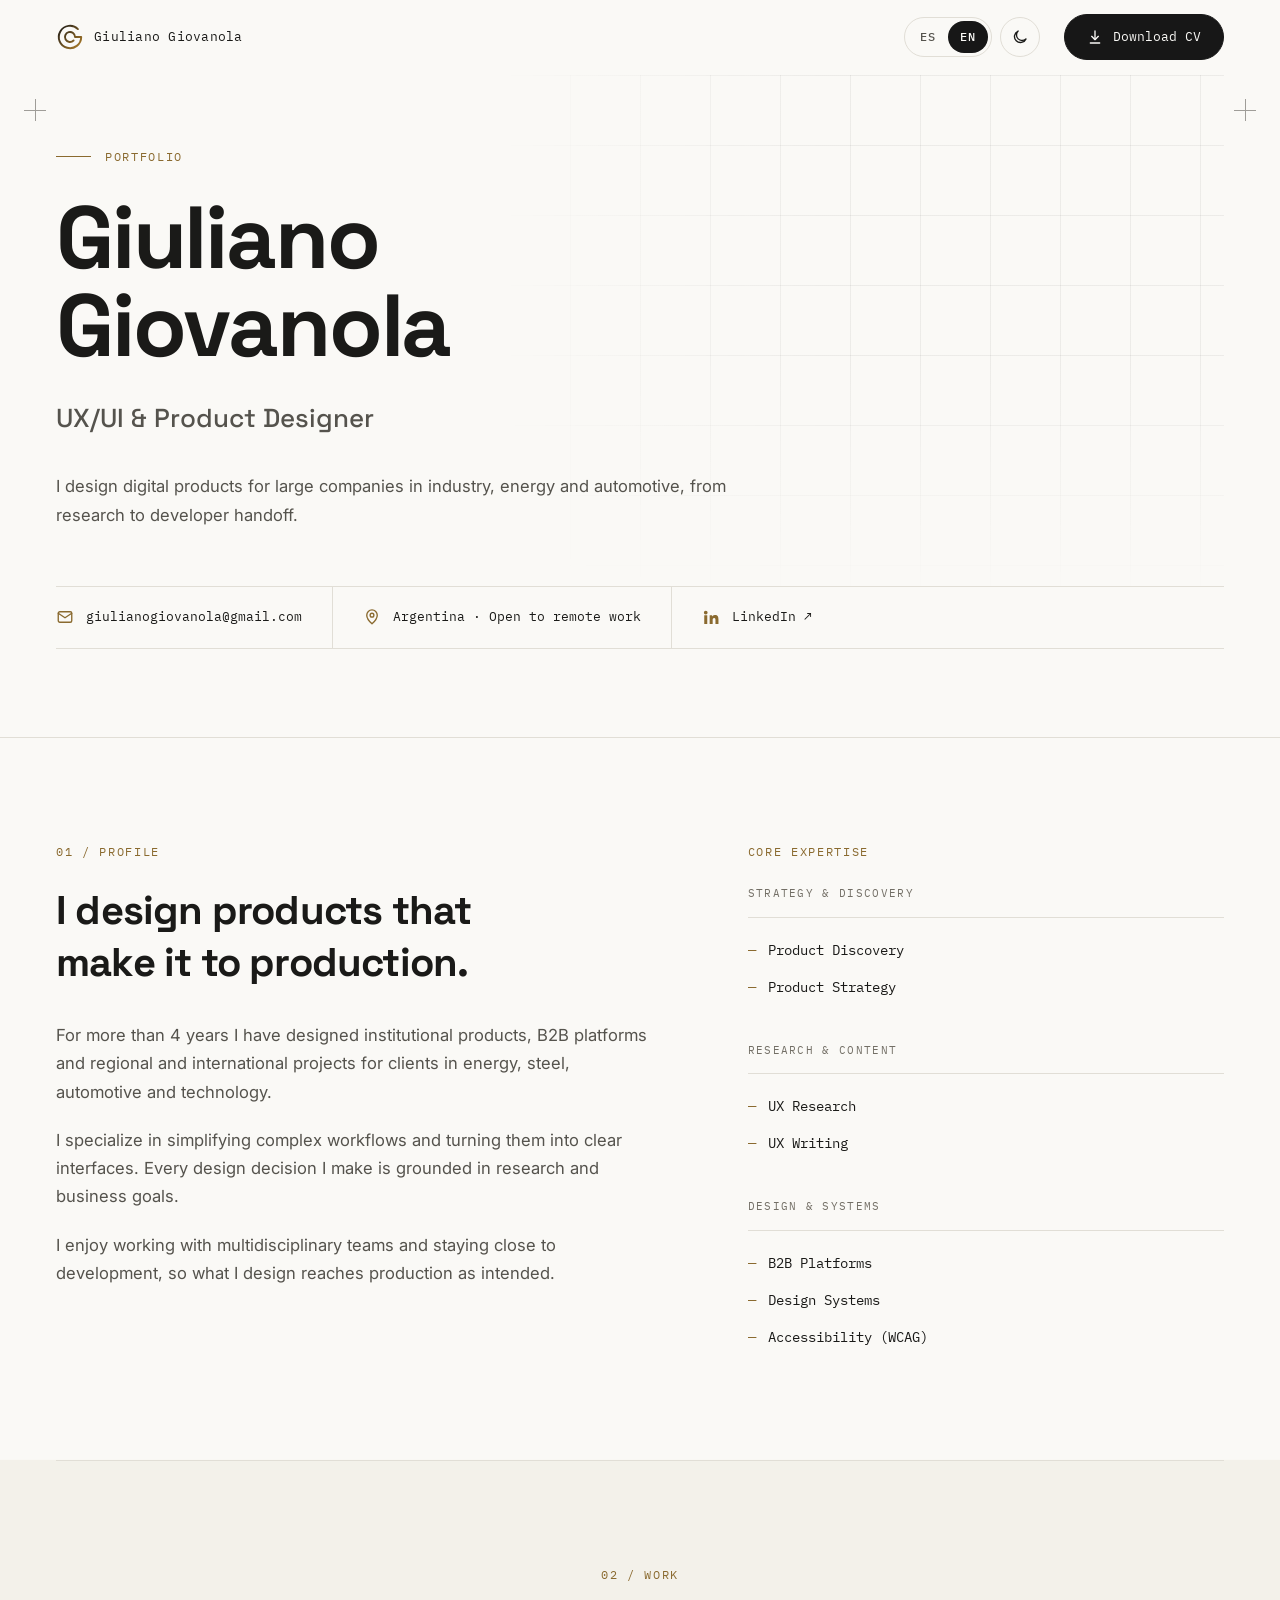
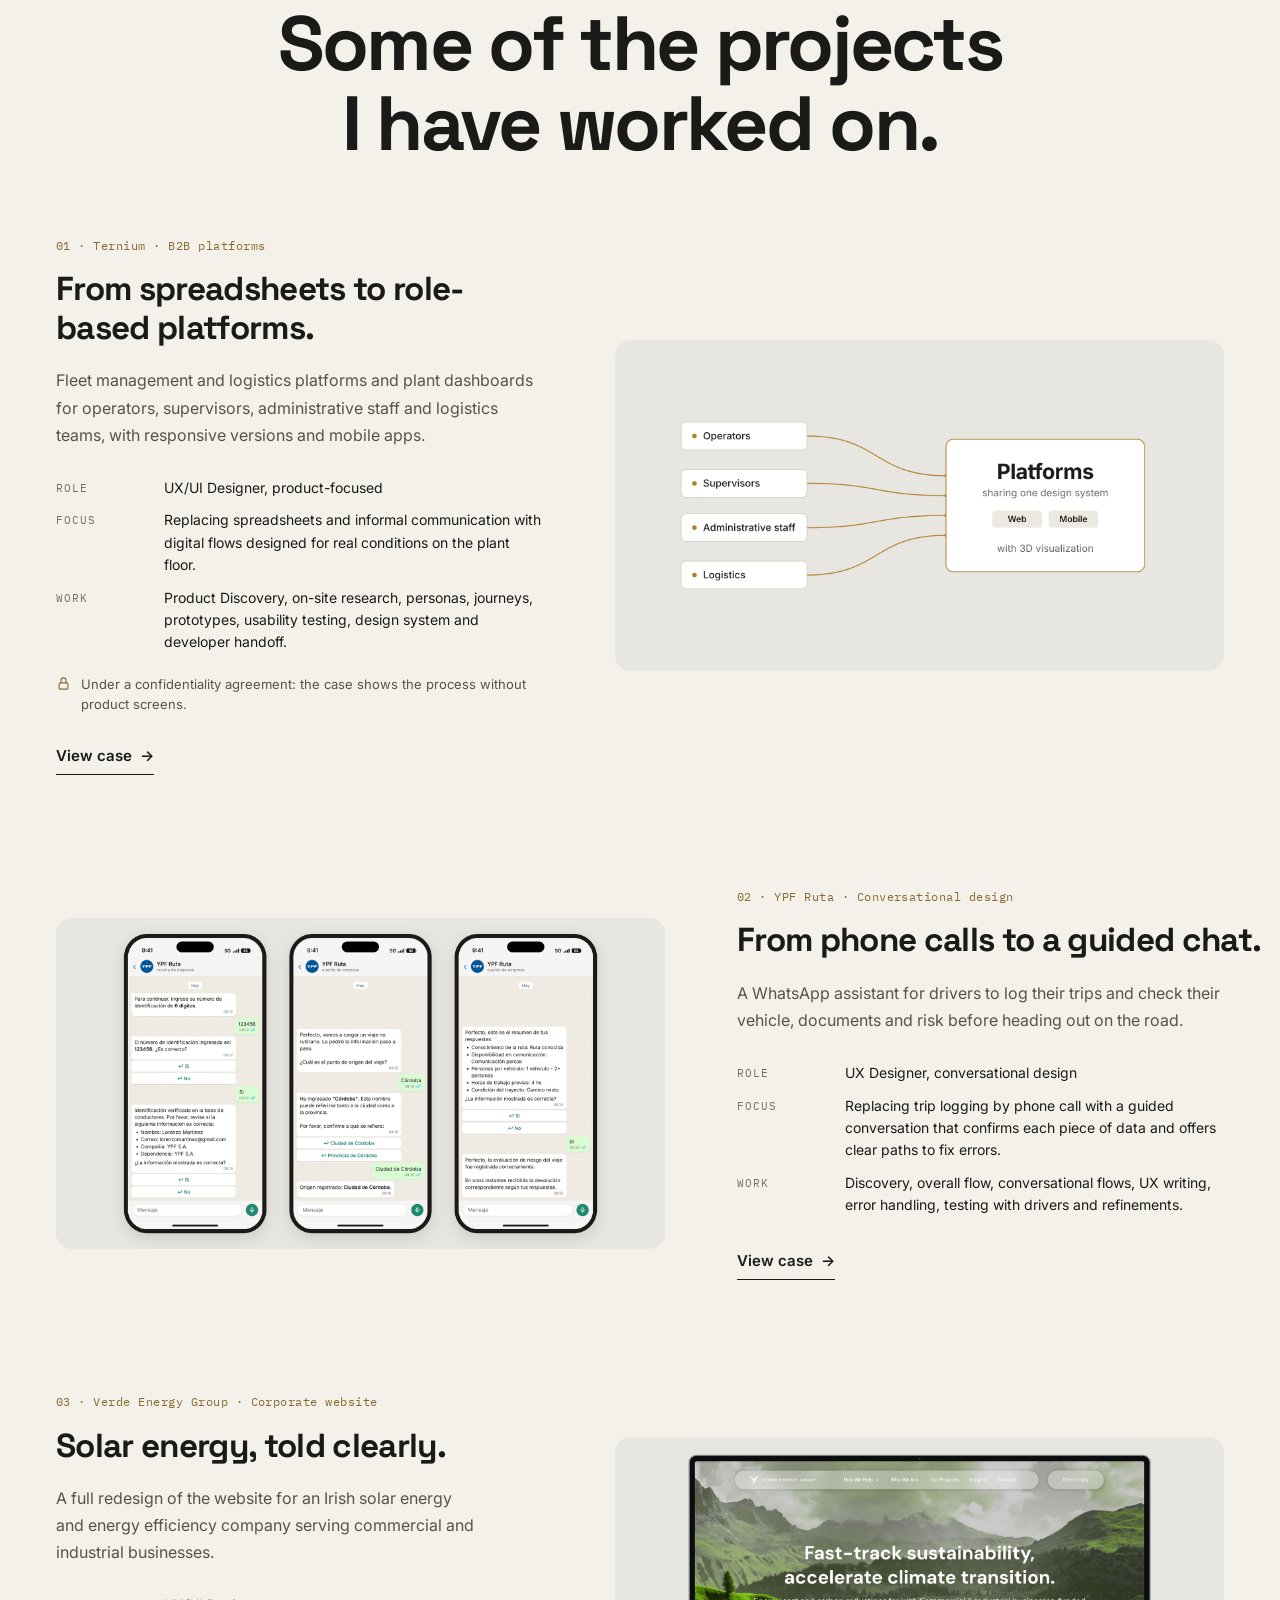
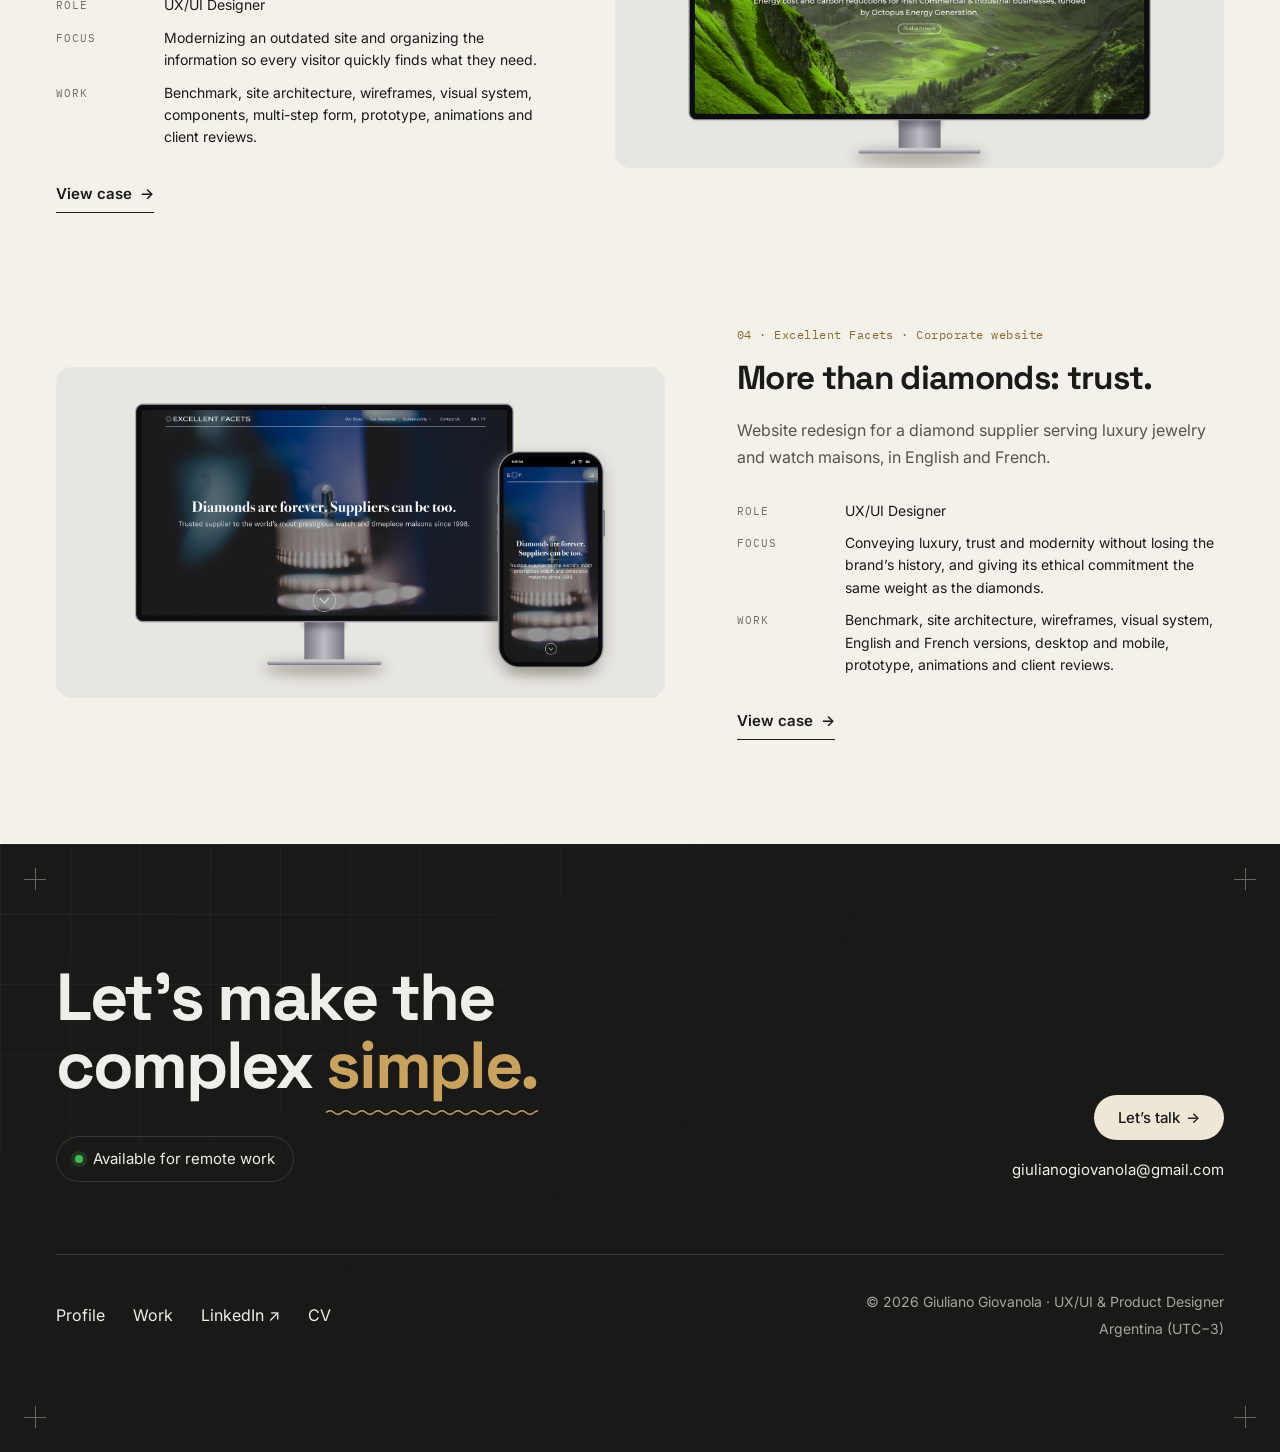
==== commit 5aa86a3f: "Add files via upload" ====
--- a/index.html
+++ b/index.html
@@ -6,12 +6,13 @@
   <meta name="viewport" content="width=device-width, initial-scale=1, viewport-fit=cover">
   <meta name="description" content="Portfolio de Giuliano Giovanola, diseñador UX/UI y Product Designer.">
   <title>Giuliano Giovanola - UX/UI & Product Designer</title>
-  <script>try { if (localStorage.getItem('theme') === 'dark') document.documentElement.setAttribute('data-theme', 'dark'); } catch (e) { }</script>
+  <link rel="icon" type="image/svg+xml" href="assets/images/gg-favicon-light.svg" data-light="assets/images/gg-favicon-light.svg" data-dark="assets/images/gg-favicon-dark.svg">
+  <script>try { if (localStorage.getItem('theme') === 'dark') { document.documentElement.setAttribute('data-theme', 'dark'); var fav = document.querySelector('link[rel="icon"]'); fav.href = fav.dataset.dark; } } catch (e) { }</script>
   <link rel="preconnect" href="https://fonts.googleapis.com">
   <link rel="preconnect" href="https://fonts.gstatic.com" crossorigin>
   <link rel="stylesheet"
     href="https://fonts.googleapis.com/css2?family=Space+Grotesk:wght@500;700&family=Inter:wght@400;500;600&family=IBM+Plex+Mono:wght@400;500&display=swap">
-  <link rel="stylesheet" href="css/styles.css">
+  <link rel="stylesheet" href="css/styles.css?v=17">
 </head>
 
 <body>
@@ -19,7 +20,7 @@
 
   <header class="site-header" id="top">
     <div class="wrap topbar">
-      <a class="id" href="#inicio">Giuliano Giovanola<span class="idrole"> | UX/UI &amp; Product Designer</span></a>
+      <a class="id" href="#inicio"><img class="id-logo id-logo-light" src="assets/images/gg-navbar-light.svg" width="28" height="28" alt=""><img class="id-logo id-logo-dark" src="assets/images/gg-navbar-dark.svg" width="28" height="28" alt=""><span>Giuliano Giovanola</span></a>
       <div class="links">
         <div class="controls">
           <div class="lang" role="group" aria-label="Idioma" data-i18n-aria="lang.group">
@@ -136,15 +137,13 @@
       <section id="trabajo" class="cases">
         <header class="cases-head">
           <p class="kicker" data-i18n="work.kicker">02 / Trabajo</p>
-          <h2 data-i18n="work.title">Algunos de los proyectos en los que trabajé.</h2>
-          <p data-i18n="work.intro">Cuatro proyectos para clientes de distintos rubros, con su proceso en detalle.</p>
-        </header>
+          <h2 data-i18n="work.title">Algunos de los proyectos en los que trabajé.</h2>        </header>
 
         <div id="casos" class="studies">
           <article class="study">
             <div class="study-copy">
-              <p class="study-tag"><span>01</span> · <span data-i18n="studies.type.platform">Plataformas B2B</span></p>
-              <h3>Ternium</h3>
+              <p class="study-tag"><span>01</span> · <span>Ternium</span> · <span data-i18n="studies.type.platform">Plataformas B2B</span></p>
+              <h3 data-i18n="studies.ternium.title">De planillas a plataformas por rol.</h3>
               <p class="study-desc" data-i18n="studies.ternium.desc">Plataformas de gestión de flota, logística y
                 dashboards de planta para operarios, supervisores, administrativos y equipos de logística, con versiones
                 responsive y apps mobile.</p>
@@ -172,8 +171,8 @@
 
           <article class="study">
             <div class="study-copy">
-              <p class="study-tag"><span>02</span> · <span data-i18n="studies.type.conv">Diseño conversacional</span></p>
-              <h3>YPF Ruta</h3>
+              <p class="study-tag"><span>02</span> · <span>YPF Ruta</span> · <span data-i18n="studies.type.conv">Diseño conversacional</span></p>
+              <h3 data-i18n="studies.ypf.title">Del llamado a un chat guiado.</h3>
               <p class="study-desc" data-i18n="studies.ypf.desc">Asistente de WhatsApp para que los conductores registren
                 sus viajes y validen vehículo, documentación y riesgo antes de salir a la ruta.</p>
               <dl class="study-meta">
@@ -199,8 +198,8 @@
 
           <article class="study">
             <div class="study-copy">
-              <p class="study-tag"><span>03</span> · <span data-i18n="studies.type.corp">Sitio web corporativo</span></p>
-              <h3>Verde Energy Group</h3>
+              <p class="study-tag"><span>03</span> · <span>Verde Energy Group</span> · <span data-i18n="studies.type.corp">Sitio web corporativo</span></p>
+              <h3 data-i18n="studies.verde.title">Energía solar, contada con claridad.</h3>
               <p class="study-desc" data-i18n="studies.verde.desc">Rediseño completo del sitio de una empresa irlandesa
                 de energía solar y eficiencia energética para empresas comerciales e industriales.</p>
               <dl class="study-meta">
@@ -225,8 +224,8 @@
 
           <article class="study">
             <div class="study-copy">
-              <p class="study-tag"><span>04</span> · <span data-i18n="studies.type.corp">Sitio web corporativo</span></p>
-              <h3>Excellent Facets</h3>
+              <p class="study-tag"><span>04</span> · <span>Excellent Facets</span> · <span data-i18n="studies.type.corp">Sitio web corporativo</span></p>
+              <h3 data-i18n="studies.facets.title">Más que diamantes: confianza.</h3>
               <p class="study-desc" data-i18n="studies.facets.desc">Rediseño del sitio de un proveedor de diamantes para
                 maisons de joyería y relojería de lujo, en inglés y francés.</p>
               <dl class="study-meta">
@@ -261,53 +260,43 @@
     <span class="cross br" aria-hidden="true"></span>
     <div class="wrap">
       <section class="contact" aria-labelledby="contact-title">
-        <p class="eyebrow" data-i18n="contact.kicker">03 / Contacto</p>
-        <h2 id="contact-title" data-i18n="contact.title">Construyamos juntos productos digitales claros.</h2>
-        <p class="contact-sub" data-i18n="contact.text">Si tu equipo necesita simplificar procesos complejos, hablemos.
-        </p>
-        <div class="mail-row">
-          <a class="contact-mail" href="mailto:giulianogiovanola@gmail.com">
-            <svg viewBox="0 0 24 24" fill="none" stroke="currentColor" stroke-width="1.8" stroke-linecap="round"
-              stroke-linejoin="round" aria-hidden="true">
-              <rect x="3" y="5" width="18" height="14" rx="2" />
-              <path d="m3 7 9 6 9-6" />
-            </svg>
-            <span>giulianogiovanola@gmail.com</span>
-          </a>
-          <button type="button" class="copy-btn" data-copy="giulianogiovanola@gmail.com" aria-label="Copiar email" data-i18n-aria="contact.copy.aria">
-            <svg class="icon-copy" viewBox="0 0 24 24" fill="none" stroke="currentColor" stroke-width="1.8" stroke-linecap="round" stroke-linejoin="round" aria-hidden="true"><rect x="9" y="9" width="12" height="12" rx="2"/><path d="M5 15H4a1 1 0 0 1-1-1V4a1 1 0 0 1 1-1h10a1 1 0 0 1 1 1v1"/></svg>
-            <svg class="icon-check" viewBox="0 0 24 24" fill="none" stroke="currentColor" stroke-width="2" stroke-linecap="round" stroke-linejoin="round" aria-hidden="true"><path d="m5 12 5 5 9-10"/></svg>
-            <span class="copy-label" data-i18n="contact.copy" aria-live="polite">Copiar</span>
-          </button>
-        </div>
-        <div class="contact-actions">
-          <a class="ghost-btn" href="https://www.linkedin.com/in/giulianogiovanola" target="_blank"
-            rel="noopener noreferrer">
-            <svg viewBox="0 0 24 24" fill="currentColor" aria-hidden="true">
-              <path
-                d="M4.98 3.5a2.5 2.5 0 1 1 0 5 2.5 2.5 0 0 1 0-5ZM3 9.75h4v11.5H3V9.75Zm6.5 0h3.83v1.57h.05c.53-1 1.84-2.07 3.78-2.07 4.04 0 4.79 2.66 4.79 6.12v5.88h-4v-5.2c0-1.24-.02-2.84-1.73-2.84-1.73 0-2 1.35-2 2.75v5.29h-4V9.75Z" />
-            </svg>
-            LinkedIn ↗
-          </a>
-          <a class="ghost-btn" href="assets/documents/cv-giuliano-giovanola.pdf" download>
-            <svg viewBox="0 0 24 24" fill="none" stroke="currentColor" stroke-width="2" stroke-linecap="round"
-              stroke-linejoin="round" aria-hidden="true">
-              <path d="M12 3v12" />
-              <path d="m7 11 5 5 5-5" />
-              <path d="M5 21h14" />
-            </svg>
-            <span data-i18n="cv">Descargar CV (PDF)</span>
-          </a>
-        </div>
-      </section>
-      <footer class="end-foot">
-        <span>Giuliano Giovanola © 2026 · UX/UI &amp; Product Designer</span>
-        <span data-i18n="footer.location">Argentina · Disponible para trabajo remoto</span>
-      </footer>
+      <div class="contact-main">
+        <div class="contact-copy">
+          <h2 id="contact-title" class="contact-big"><span data-i18n="contact.t1">Hagamos que lo complejo sea</span> <span class="wavy" data-i18n="contact.t2">simple.</span></h2>
+          <p class="avail"><span class="avail-dot" aria-hidden="true"></span><span data-i18n="contact.avail">Disponible para trabajo remoto</span></p>
+        </div>
+        <div class="contact-cta">
+          <button type="button" class="cta-btn" data-copy="giulianogiovanola@gmail.com" aria-label="Hablemos: copiar email" data-i18n-aria="contact.cta.aria"><span class="cta-label" data-i18n="contact.cta">Hablemos</span><span class="cta-arrow" aria-hidden="true">→</span><span class="cta-done" aria-hidden="true"><svg viewBox="0 0 24 24" fill="none" stroke="currentColor" stroke-width="2.2" stroke-linecap="round" stroke-linejoin="round"><path d="m5 12 5 5 9-10"/></svg><span data-i18n="talk.copied">Email copiado</span></span></button>
+          <span class="visually-hidden cta-status" role="status"></span>
+          <a class="contact-mail" href="mailto:giulianogiovanola@gmail.com">giulianogiovanola@gmail.com</a>
+        </div>
+      </div>
+    </section>
+    <footer class="end-foot">
+      <nav class="foot-nav" aria-label="Pie de página" data-i18n-aria="footer.nav">
+        <a href="#sobre-mi" data-i18n="footer.profile">Perfil</a>
+        <a href="#trabajo" data-i18n="footer.work">Trabajo</a>
+        <a href="https://www.linkedin.com/in/giulianogiovanola" target="_blank" rel="noopener noreferrer">LinkedIn ↗</a>
+        <a href="assets/documents/cv-giuliano-giovanola.pdf" download>CV</a>
+      </nav>
+      <div class="foot-meta">
+        <span>© 2026 Giuliano Giovanola · UX/UI &amp; Product Designer</span>
+        <span data-i18n="footer.location">Argentina (UTC−3)</span>
+      </div>
+    </footer>
     </div>
   </div>
-  <a class="to-top" href="#" aria-label="Volver arriba" data-i18n-aria="contact.top"><svg viewBox="0 0 24 24" fill="none" stroke="currentColor" stroke-width="2" stroke-linecap="round" stroke-linejoin="round" aria-hidden="true"><path d="M12 19V5"/><path d="m6 11 6-6 6 6"/></svg></a>
-  <script src="js/main.js"></script>
+  <div class="talk">
+  <a class="talk-link" href="#contacto"><img class="talk-avatar" src="assets/images/foto-perfil-128.jpg?v=5" width="44" height="44" alt=""><span data-i18n="talk">Hablemos</span></a>
+  <button type="button" class="talk-copy" data-copy="giulianogiovanola@gmail.com" aria-label="Copiar email" data-i18n-aria="contact.copy.aria">
+    <svg class="talk-icon-mail" viewBox="0 0 24 24" fill="none" stroke="currentColor" stroke-width="1.8" stroke-linecap="round" stroke-linejoin="round" aria-hidden="true"><rect x="3" y="5" width="18" height="14" rx="2"/><path d="m3 7 9 6 9-6"/></svg>
+    <svg class="talk-icon-check" viewBox="0 0 24 24" fill="none" stroke="currentColor" stroke-width="2" stroke-linecap="round" stroke-linejoin="round" aria-hidden="true"><path d="m5 12 5 5 9-10"/></svg>
+    <span class="talk-tip" aria-hidden="true"><span class="tip-idle" data-i18n="contact.copy.aria">Copiar email</span><span class="tip-done" data-i18n="talk.copied">Email copiado</span></span>
+  </button>
+  <span class="visually-hidden talk-status" role="status"></span>
+</div>
+<a class="to-top" href="#" aria-label="Volver arriba" data-i18n-aria="contact.top"><svg viewBox="0 0 24 24" fill="none" stroke="currentColor" stroke-width="2" stroke-linecap="round" stroke-linejoin="round" aria-hidden="true"><path d="M12 19V5"/><path d="m6 11 6-6 6 6"/></svg></a>
+  <script src="js/main.js?v=12"></script>
 </body>
 
 </html>
--- a/css/styles.css
+++ b/css/styles.css
@@ -132,11 +132,43 @@
 }
 
 .topbar .id {
+  display: inline-flex;
+  align-items: center;
+  gap: 10px;
   font-family: var(--font-mono);
   font-size: 13px;
   text-decoration: none;
   letter-spacing: 0.02em;
   white-space: nowrap;
+}
+
+/* Logo: versión oscura en modo claro y versión clara en modo oscuro */
+.id-logo {
+  display: block;
+  width: 28px;
+  height: 28px;
+  flex: none;
+}
+
+.id-logo-dark,
+:root[data-theme="dark"] .id-logo-light {
+  display: none;
+}
+
+:root[data-theme="dark"] .id-logo-dark {
+  display: block;
+}
+
+/* En celulares angostos no entran el nombre y los controles: queda solo el logo */
+@media (max-width: 440px) {
+  .topbar .id span {
+    position: absolute;
+    width: 1px;
+    height: 1px;
+    overflow: hidden;
+    clip: rect(0 0 0 0);
+    white-space: nowrap;
+  }
 }
 
 .topbar .links {
@@ -164,16 +196,12 @@
    principal para mantener el contraste (14:1 en claro y 12:1 en oscuro). */
 .pill,
 .theme-btn,
-.lang button,
-.ghost-btn,
-.copy-btn {
+.lang button {
   transition: background-color 0.25s ease, border-color 0.25s ease, color 0.25s ease, box-shadow 0.25s ease;
 }
 
 .pill:hover,
-.theme-btn:hover,
-.ghost-btn:hover,
-.copy-btn:hover {
+.theme-btn:hover {
   background: var(--gold-soft);
   border-color: var(--accent);
   color: var(--fg);
@@ -498,26 +526,25 @@
   clip-path: inset(0 -100vmax);
 }
 
+/* Encabezado de "Trabajo": rótulo chico y título grande, centrados */
 .cases-head {
-  max-width: 640px;
-  margin-bottom: 48px;
+  max-width: 980px;
+  margin: 0 auto 72px;
+  text-align: center;
+}
+
+.cases-head .kicker {
+  margin-bottom: 20px;
 }
 
 .cases-head h2 {
-  margin: 0 0 20px;
+  margin: 0;
   font-family: var(--font-display);
   font-weight: 700;
-  font-size: clamp(28px, 3.2vw, 40px);
-  line-height: 1.2;
-  letter-spacing: -0.02em;
+  font-size: clamp(36px, 6vw, 84px);
+  line-height: 1.04;
+  letter-spacing: -0.035em;
   text-wrap: balance;
-}
-
-.cases-head p:not(.kicker) {
-  margin: 0;
-  font-size: 16px;
-  line-height: 1.7;
-  color: var(--muted);
 }
 
 /* Lista con guion dorado (se usa en las páginas de caso) */
@@ -601,13 +628,19 @@
   color: var(--accent);
 }
 
+/* Título de cada caso: el resultado en una frase (el cliente va en la línea de arriba) */
 .study h3 {
   margin: 0 0 20px;
   font-family: var(--font-display);
   font-weight: 700;
-  font-size: clamp(30px, 3.4vw, 44px);
-  line-height: 1.1;
+  font-size: clamp(26px, 2.6vw, 36px);
+  /* Puede usar 40px del espacio entre texto e imagen (son 72px): así un título que
+     entra justo en una línea no pasa a dos por unos pocos píxeles */
+  margin-right: -40px;
+  line-height: 1.18;
   letter-spacing: -0.02em;
+  /* "pretty" llena cada línea y solo evita que la última quede con una palabra sola */
+  text-wrap: pretty;
 }
 
 .study-desc {
@@ -699,6 +732,11 @@
     order: 0;
   }
 
+  /* En una sola columna no hay espacio extra hacia la imagen */
+  .study h3 {
+    margin-right: 0;
+  }
+
   .study+.study {
     margin-top: 72px;
   }
@@ -999,6 +1037,37 @@
   font-size: 15px;
   line-height: 1.65;
   color: var(--muted);
+}
+
+/* "Qué aprendí": reflexión final del caso, en formato de cita */
+.case-learn {
+  margin: 0;
+}
+
+.case-learn blockquote {
+  margin: 0;
+  padding-left: 28px;
+  border-left: 2px solid var(--accent);
+}
+
+.case-learn blockquote p {
+  margin: 0;
+  font-family: var(--font-display);
+  font-weight: 500;
+  font-size: clamp(22px, 2.2vw, 30px);
+  line-height: 1.4;
+  letter-spacing: -0.01em;
+  color: var(--fg);
+  text-wrap: pretty;
+}
+
+.case-learn figcaption {
+  margin-top: 20px;
+  padding-left: 30px;
+  font-family: var(--font-mono);
+  font-size: 12px;
+  letter-spacing: 0.04em;
+  color: var(--faint);
 }
 
 /* Lo que se pidió → el problema real */
@@ -1707,80 +1776,133 @@
   padding-block: 112px 72px;
 }
 
-.contact h2 {
-  margin: 0 0 24px;
-  max-width: 14em;
+/* Título grande a la izquierda, botón y email a la derecha */
+.contact-main {
+  display: grid;
+  grid-template-columns: minmax(0, 1fr) auto;
+  align-items: end;
+  gap: 48px 64px;
+  margin-top: 8px;
+}
+
+.contact-big {
+  margin: 0 0 36px;
   font-family: var(--font-display);
   font-weight: 700;
-  font-size: clamp(30px, 3.4vw, 44px);
-  line-height: 1.3;
-  letter-spacing: -0.02em;
+  /* Tamaño pensado para que la frase entre en dos líneas en desktop */
+  font-size: clamp(40px, 5.2vw, 76px);
+  line-height: 1.02;
+  letter-spacing: -0.035em;
   color: var(--fg);
   text-wrap: balance;
 }
 
-.contact-sub {
-  margin: 0 0 48px;
-  font-size: clamp(16px, 1.3vw, 18px);
-  color: var(--muted);
-  text-wrap: pretty;
-}
-
-.contact-mail {
+/* Palabra destacada con una línea ondulada dorada debajo */
+.wavy {
+  color: var(--accent);
+  padding-bottom: 0.12em;
+  background: url("data:image/svg+xml,%3Csvg xmlns='http://www.w3.org/2000/svg' width='24' height='10' viewBox='0 0 24 10'%3E%3Cpath d='M0 5 Q6 0 12 5 T24 5' fill='none' stroke='%23C9A25E' stroke-width='2.2'/%3E%3C/svg%3E") repeat-x left bottom / 0.24em 0.1em;
+  -webkit-box-decoration-break: clone;
+  box-decoration-break: clone;
+}
+
+/* Disponibilidad: etiqueta con punto verde */
+.avail {
   display: inline-flex;
   align-items: center;
-  gap: 16px;
-  max-width: 100%;
-  padding-bottom: 18px;
-  border-bottom: 1px solid var(--line);
+  gap: 10px;
+  margin: 0;
+  padding: 10px 18px;
+  border: 1px solid var(--line);
+  border-radius: 999px;
+  font-size: 15px;
+  color: var(--fg);
+}
+
+.avail-dot {
+  width: 8px;
+  height: 8px;
+  flex: none;
+  border-radius: 50%;
+  background: #3FB950;
+  box-shadow: 0 0 0 4px rgba(63, 185, 80, 0.18);
+}
+
+.contact-cta {
+  display: flex;
+  flex-direction: column;
+  align-items: flex-end;
+  gap: 18px;
+}
+
+.cta-btn {
+  display: inline-flex;
+  align-items: center;
+  gap: 6px;
+  padding: 13px 24px;
+  border: 0;
+  border-radius: 999px;
+  cursor: pointer;
+  background: #EFE7D6;
+  color: #191917;
   text-decoration: none;
-  font-family: var(--font-display);
+  font-family: var(--font-body);
+  font-size: 15px;
   font-weight: 500;
-  font-size: clamp(20px, 2.2vw, 30px);
-  letter-spacing: -0.01em;
-  position: relative;
+  line-height: 1.3;
+  transition: background-color 0.25s ease;
+}
+
+.cta-arrow {
+  transition: transform 0.25s ease;
+}
+
+.cta-btn:hover,
+.cta-btn.copied {
+  background: var(--accent);
+}
+
+.cta-btn:hover .cta-arrow {
+  transform: translateX(3px);
+}
+
+/* Al copiar, "Hablemos →" se reemplaza por un tilde y "Email copiado" */
+.cta-done {
+  display: none;
+  align-items: center;
+  gap: 6px;
+}
+
+.cta-done svg {
+  width: 16px;
+  height: 16px;
+}
+
+.cta-btn.copied .cta-label,
+.cta-btn.copied .cta-arrow {
+  display: none;
+}
+
+.cta-btn.copied .cta-done {
+  display: inline-flex;
+}
+
+.cta-btn:focus-visible {
+  outline: 2px solid var(--accent);
+  outline-offset: 3px;
+}
+
+.contact-mail {
+  text-decoration: none;
+  font-size: 15px;
+  color: var(--fg);
+  overflow-wrap: anywhere;
   transition: color 0.25s ease;
-}
-
-/* Línea dorada que se "carga" de izquierda a derecha sobre la línea gris */
-.contact-mail::after {
-  content: "";
-  position: absolute;
-  left: 0;
-  right: 0;
-  bottom: -1px;
-  height: 1px;
-  background: var(--accent);
-  transform: scaleX(0);
-  transform-origin: left;
-  transition: transform 0.6s cubic-bezier(0.65, 0, 0.35, 1);
-}
-
-.contact-mail:hover::after,
-.contact-mail:focus-visible::after {
-  transform: scaleX(1);
-}
-
-.contact-mail span {
-  overflow-wrap: anywhere;
-}
-
-.contact-mail svg {
-  width: 20px;
-  height: 20px;
-  flex: none;
-  color: currentColor;
 }
 
 .contact-mail:hover,
 .contact-mail:focus-visible {
   color: var(--accent);
-}
-
-@media (prefers-reduced-motion: reduce) {
-  .contact-mail::after {
-    transition: none;
-  }
 }
 
 /* Botón flotante para volver arriba: aparece después de bajar un poco */
@@ -1850,97 +1972,207 @@
   }
 }
 
-/* Email + botón para copiarlo */
-.mail-row {
+/* Píldora flotante "Hablemos": baja al contacto y copia el email.
+   Aparece junto con "volver arriba" y se oculta cuando el contacto ya está a la vista */
+.talk {
+  position: fixed;
+  left: 50%;
+  bottom: max(32px, env(safe-area-inset-bottom, 0px));
+  z-index: 20;
   display: flex;
   align-items: center;
-  flex-wrap: wrap;
-  gap: 16px 20px;
-}
-
-.copy-btn {
-  display: inline-flex;
+  gap: 6px;
+  padding: 6px;
+  border-radius: 999px;
+  background: var(--ink);
+  color: var(--on-ink);
+  box-shadow: 0 10px 30px rgba(26, 26, 24, 0.18);
+  opacity: 0;
+  visibility: hidden;
+  transform: translate(-50%, 12px);
+  transition: opacity 0.3s ease, transform 0.3s ease, visibility 0.3s;
+}
+
+.talk.show {
+  opacity: 1;
+  visibility: visible;
+  transform: translate(-50%, 0);
+}
+
+.talk-link {
+  display: flex;
   align-items: center;
-  gap: 8px;
-  /* Compensa el espacio y la línea debajo del email (18px + 1px)
-     para que el botón quede centrado con el texto y no con todo el bloque */
-  margin-bottom: 16px;
-  padding: 9px 16px;
-  border: 1px solid var(--line);
+  gap: 12px;
+  padding-right: 14px;
   border-radius: 999px;
-  background: transparent;
-  font-family: var(--font-mono);
-  font-size: 13px;
-  color: var(--fg);
+  color: inherit;
+  text-decoration: none;
+  font-family: var(--font-display);
+  font-size: 17px;
+  font-weight: 500;
+  white-space: nowrap;
+}
+
+.talk-avatar {
+  display: block;
+  flex: none;
+  width: 44px;
+  height: 44px;
+  border-radius: 50%;
+  object-fit: cover;
+  background: var(--gold-soft);
+}
+
+.talk-copy {
+  position: relative;
+  display: grid;
+  place-items: center;
+  width: 44px;
+  height: 44px;
+  padding: 0;
+  border: 0;
+  border-radius: 50%;
+  background: rgba(128, 128, 128, 0.22);
+  color: inherit;
   cursor: pointer;
-}
-
-.copy-btn svg {
-  width: 15px;
-  height: 15px;
-  flex: none;
-  color: var(--accent);
-}
-
-.copy-btn .icon-check {
+  transition: background-color 0.2s ease, color 0.2s ease;
+}
+
+.talk-copy svg {
+  width: 20px;
+  height: 20px;
+}
+
+.talk-icon-check,
+.talk-copy.copied .talk-icon-mail {
   display: none;
 }
 
-.copy-btn.copied {
-  border-color: var(--accent);
-}
-
-.copy-btn.copied .icon-copy {
-  display: none;
-}
-
-.copy-btn.copied .icon-check {
+.talk-copy.copied .talk-icon-check {
   display: block;
 }
 
-.copy-btn:focus-visible {
+.talk-copy:hover,
+.talk-copy.copied {
+  background: var(--accent);
+  color: var(--on-ink);
+}
+
+.talk-link:focus-visible,
+.talk-copy:focus-visible {
   outline: 2px solid var(--accent);
   outline-offset: 3px;
 }
 
-.contact-actions {
-  display: flex;
-  flex-wrap: wrap;
-  gap: 16px;
-  margin-top: 48px;
-}
-
-.ghost-btn {
-  display: inline-flex;
-  align-items: center;
-  gap: 10px;
-  padding: 14px 22px;
-  border: 1px solid var(--line);
-  border-radius: 999px;
-  text-decoration: none;
-  font-family: var(--font-mono);
-  font-size: 14px;
-  color: var(--fg);
-  transition: border-color 0.2s ease, background-color 0.2s ease;
-}
-
-.ghost-btn svg {
-  width: 16px;
-  height: 16px;
-  flex: none;
-  color: var(--accent);
-}
-
+/* Cartel sobre el botón: "Copiar email" al pasar el mouse, "Email copiado" al hacer clic */
+.talk-tip {
+  position: absolute;
+  bottom: calc(100% + 14px);
+  left: 50%;
+  padding: 7px 12px;
+  border-radius: 8px;
+  background: var(--ink);
+  color: var(--on-ink);
+  font-family: var(--font-body);
+  font-size: 13px;
+  white-space: nowrap;
+  box-shadow: 0 6px 18px rgba(26, 26, 24, 0.16);
+  opacity: 0;
+  visibility: hidden;
+  transform: translate(-50%, 4px);
+  transition: opacity 0.2s ease, transform 0.2s ease, visibility 0.2s;
+  pointer-events: none;
+}
+
+.tip-done,
+.talk-copy.copied .tip-idle {
+  display: none;
+}
+
+.talk-copy.copied .tip-done {
+  display: inline;
+}
+
+.talk-copy.copied .talk-tip,
+.talk-copy:focus-visible .talk-tip {
+  opacity: 1;
+  visibility: visible;
+  transform: translate(-50%, 0);
+}
+
+@media (hover: hover) {
+  .talk-copy:hover .talk-tip {
+    opacity: 1;
+    visibility: visible;
+    transform: translate(-50%, 0);
+  }
+}
+
+.visually-hidden {
+  position: absolute;
+  width: 1px;
+  height: 1px;
+  margin: -1px;
+  overflow: hidden;
+  clip: rect(0 0 0 0);
+  white-space: nowrap;
+}
+
+@media (max-width: 720px) {
+  .talk {
+    bottom: max(16px, env(safe-area-inset-bottom, 0px));
+  }
+
+  .talk-link {
+    font-size: 16px;
+  }
+}
+
+@media (prefers-reduced-motion: reduce) {
+  .talk,
+  .talk-tip {
+    transition: none;
+  }
+}
+
+/* Pie: links a la izquierda, firma y ubicación a la derecha */
 .end-foot {
   display: flex;
   justify-content: space-between;
-  gap: 12px 24px;
+  align-items: center;
+  gap: 20px 32px;
   flex-wrap: wrap;
-  padding-block: 36px 56px;
+  /* Abajo deja lugar para el botón flotante de "volver arriba" (32px + 56px) */
+  padding-block: 36px 112px;
   border-top: 1px solid var(--line);
-  font-family: var(--font-mono);
-  font-size: 12px;
+}
+
+.foot-nav {
+  display: flex;
+  flex-wrap: wrap;
+  gap: 10px 28px;
+}
+
+.foot-nav a {
+  text-decoration: none;
+  font-size: 16px;
+  color: var(--fg);
+  transition: color 0.25s ease;
+}
+
+.foot-nav a:hover,
+.foot-nav a:focus-visible {
+  color: var(--accent);
+}
+
+.foot-meta {
+  display: flex;
+  flex-direction: column;
+  align-items: flex-end;
+  gap: 4px;
+  font-size: 14px;
   color: var(--muted);
+  text-align: right;
 }
 
 /* Perfil */
@@ -2026,10 +2258,6 @@
 }
 
 @media (max-width: 720px) {
-  .idrole {
-    display: none;
-  }
-
   .topbar {
     gap: 12px;
   }
@@ -2100,38 +2328,33 @@
     padding-block: 64px 48px;
   }
 
-  .contact-sub {
-    margin-bottom: 40px;
-  }
-
-  .contact-mail {
-    gap: 12px;
-  }
-
-  /* En el celular el botón "Copiar" pasa debajo del email: no hace falta compensar la línea */
-  .copy-btn {
-    margin-bottom: 0;
-  }
-
-  .contact-mail svg {
-    width: 20px;
-    height: 20px;
-  }
-
-  .contact-actions {
-    margin-top: 36px;
-    gap: 12px;
-  }
-
-  .ghost-btn {
-    padding: 12px 18px;
-    font-size: 13px;
+  .contact-main {
+    grid-template-columns: minmax(0, 1fr);
+    gap: 40px;
+  }
+
+  .contact-big {
+    margin-bottom: 28px;
+  }
+
+  .avail {
+    font-size: 14px;
+  }
+
+  .contact-cta {
+    align-items: flex-start;
   }
 
   /* Espacio abajo para que el botón flotante de "volver arriba" no tape el pie */
   .end-foot {
     flex-direction: column;
+    align-items: flex-start;
     padding-block: 28px 88px;
+  }
+
+  .foot-meta {
+    align-items: flex-start;
+    text-align: left;
   }
 }
 
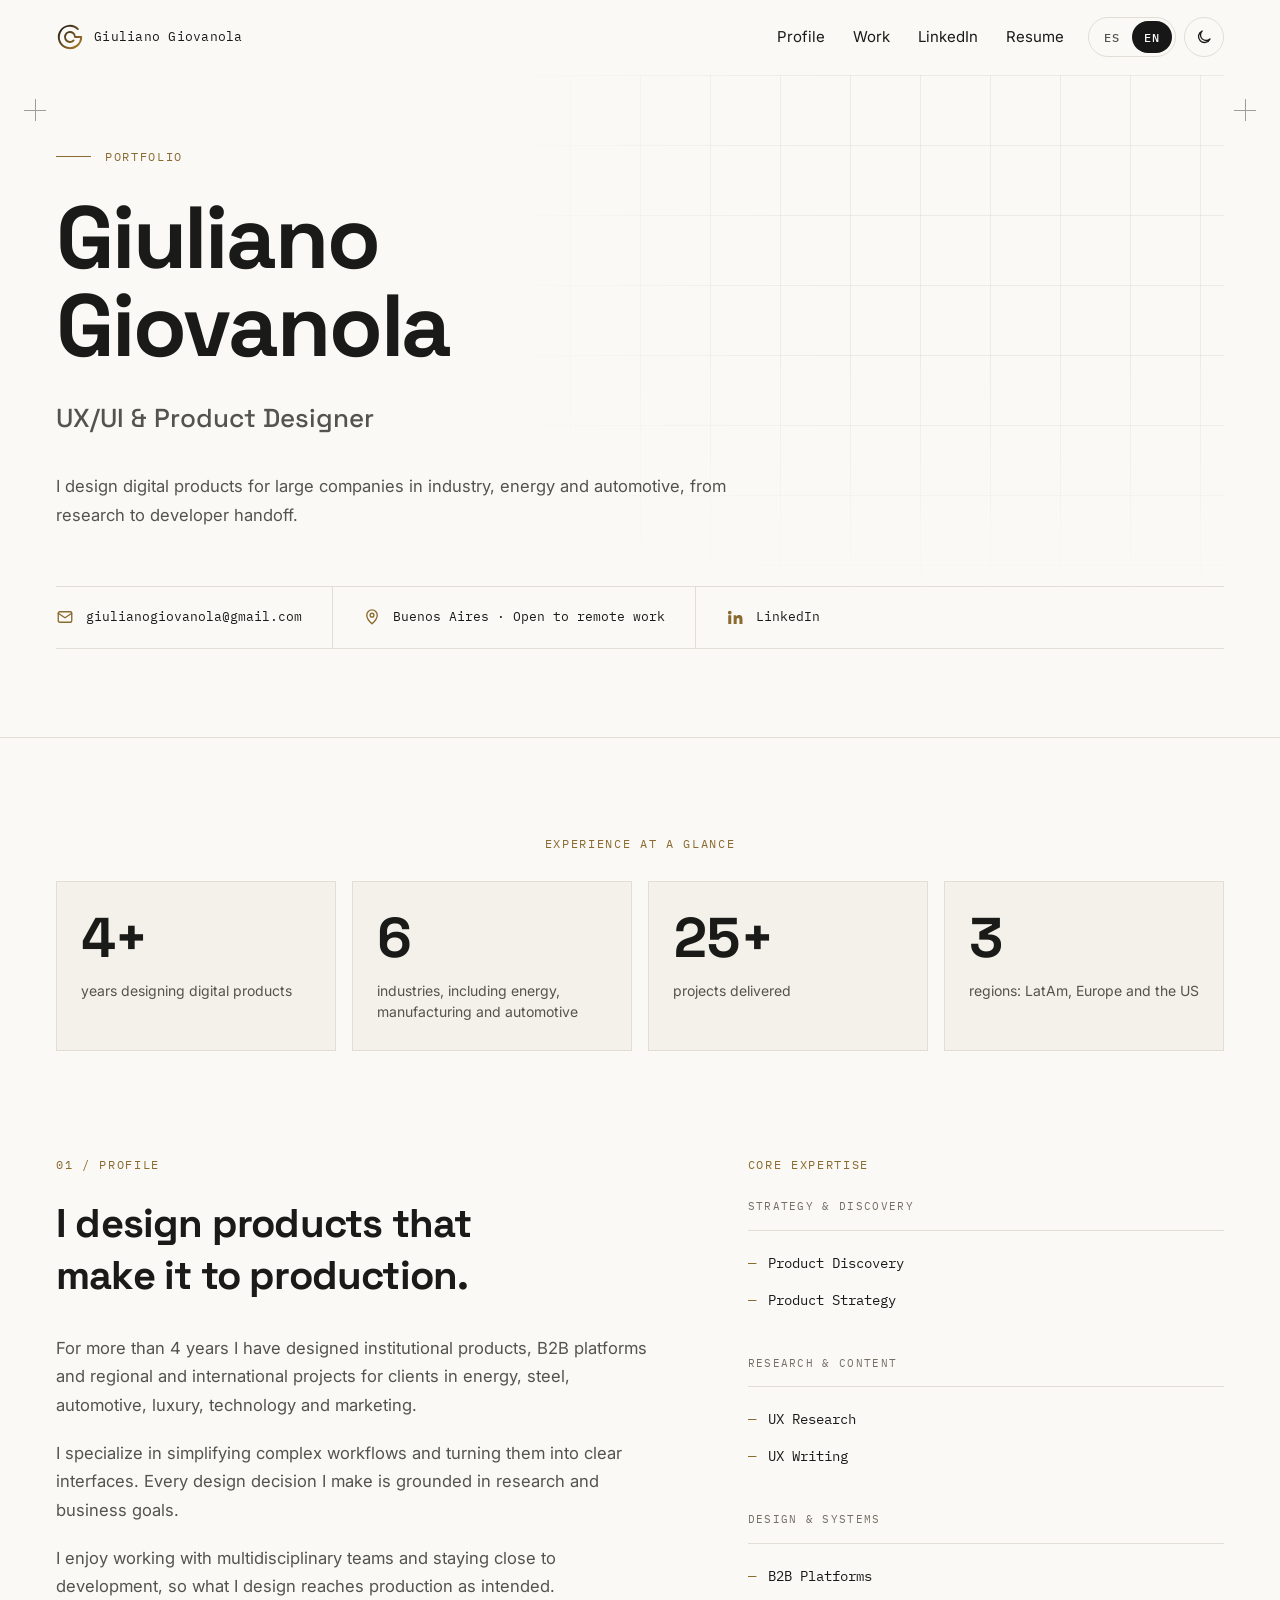
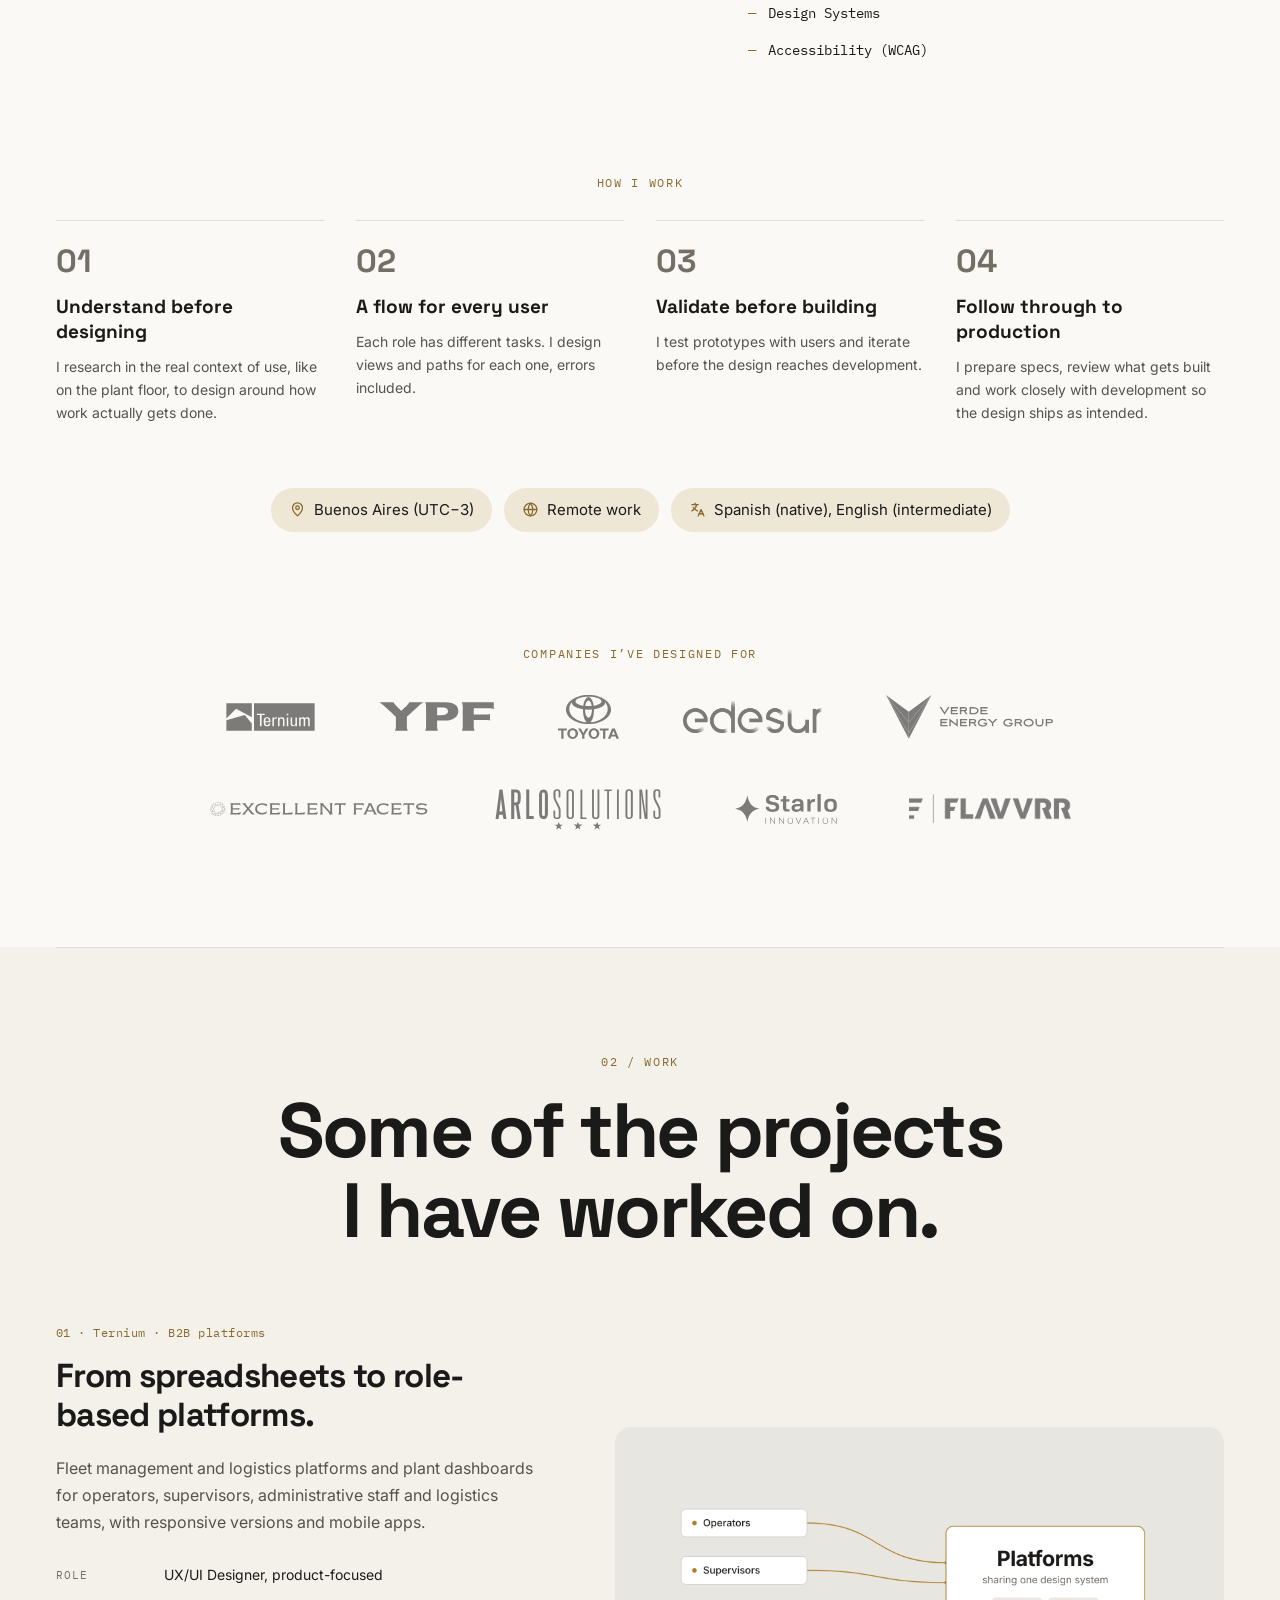
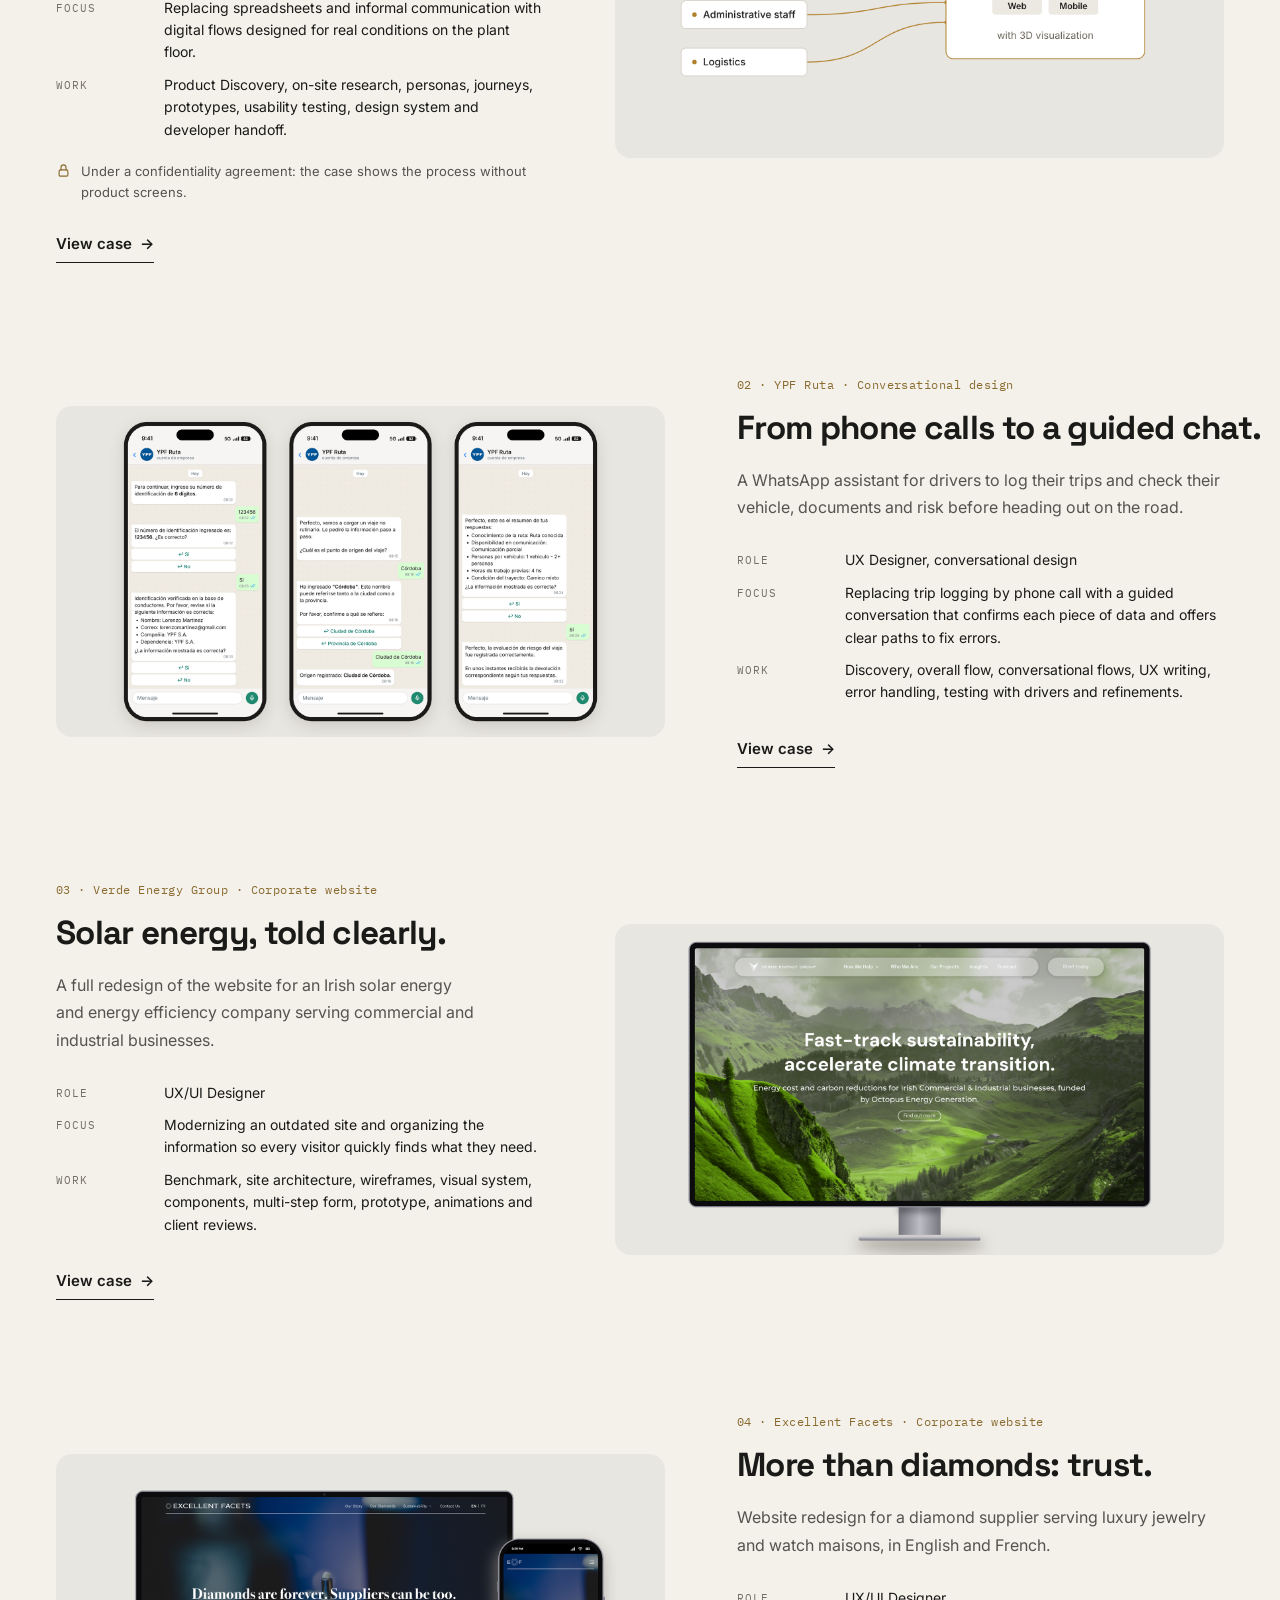
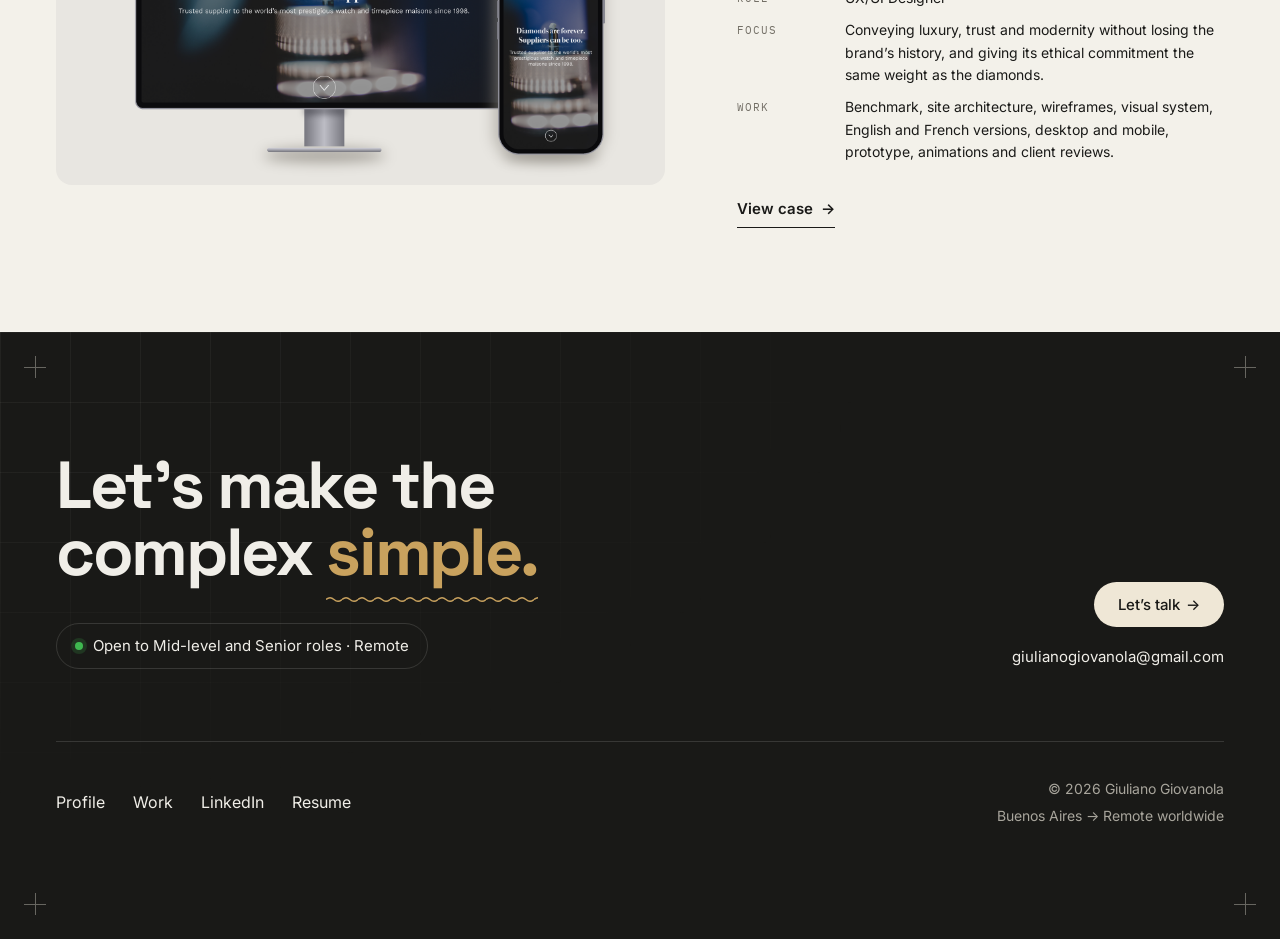
==== commit 94a93b5f: "Add files via upload" ====
--- a/index.html
+++ b/index.html
@@ -6,13 +6,15 @@
   <meta name="viewport" content="width=device-width, initial-scale=1, viewport-fit=cover">
   <meta name="description" content="Portfolio de Giuliano Giovanola, diseñador UX/UI y Product Designer.">
   <title>Giuliano Giovanola - UX/UI & Product Designer</title>
+  <link rel="icon" href="assets/images/favicon-dark.ico" sizes="32x32">
   <link rel="icon" type="image/svg+xml" href="assets/images/gg-favicon-light.svg" data-light="assets/images/gg-favicon-light.svg" data-dark="assets/images/gg-favicon-dark.svg">
-  <script>try { if (localStorage.getItem('theme') === 'dark') { document.documentElement.setAttribute('data-theme', 'dark'); var fav = document.querySelector('link[rel="icon"]'); fav.href = fav.dataset.dark; } } catch (e) { }</script>
+  <link rel="apple-touch-icon" href="assets/images/apple-touch-icon-dark.png">
+  <script>try { if (localStorage.getItem('theme') === 'dark') { document.documentElement.setAttribute('data-theme', 'dark'); var fav = document.querySelector('link[rel="icon"][type="image/svg+xml"]'); fav.href = fav.dataset.dark; } } catch (e) { }</script>
   <link rel="preconnect" href="https://fonts.googleapis.com">
   <link rel="preconnect" href="https://fonts.gstatic.com" crossorigin>
   <link rel="stylesheet"
     href="https://fonts.googleapis.com/css2?family=Space+Grotesk:wght@500;700&family=Inter:wght@400;500;600&family=IBM+Plex+Mono:wght@400;500&display=swap">
-  <link rel="stylesheet" href="css/styles.css?v=17">
+  <link rel="stylesheet" href="css/styles.css?v=31">
 </head>
 
 <body>
@@ -22,6 +24,12 @@
     <div class="wrap topbar">
       <a class="id" href="#inicio"><img class="id-logo id-logo-light" src="assets/images/gg-navbar-light.svg" width="28" height="28" alt=""><img class="id-logo id-logo-dark" src="assets/images/gg-navbar-dark.svg" width="28" height="28" alt=""><span>Giuliano Giovanola</span></a>
       <div class="links">
+        <nav class="top-nav" aria-label="Principal" data-i18n-aria="nav.main">
+          <a href="#sobre-mi" data-i18n="footer.profile">Perfil</a>
+          <a href="#trabajo" data-i18n="footer.work">Trabajo</a>
+          <a href="https://www.linkedin.com/in/giulianogiovanola" target="_blank" rel="noopener noreferrer">LinkedIn</a>
+          <a class="nav-cv" href="assets/documents/cv-giuliano-giovanola.pdf" download data-i18n="nav.cv">CV</a>
+        </nav>
         <div class="controls">
           <div class="lang" role="group" aria-label="Idioma" data-i18n-aria="lang.group">
             <button type="button" data-set-lang="es" aria-pressed="true">ES</button>
@@ -41,15 +49,6 @@
             </svg>
           </button>
         </div>
-        <a class="pill" href="assets/documents/cv-giuliano-giovanola.pdf" download>
-          <svg viewBox="0 0 24 24" fill="none" stroke="currentColor" stroke-width="2" stroke-linecap="round"
-            stroke-linejoin="round" aria-hidden="true">
-            <path d="M12 3v12" />
-            <path d="m7 11 5 5 5-5" />
-            <path d="M5 21h14" />
-          </svg>
-          <span class="pill-full" data-i18n="cv.nav">Descargar CV</span><span class="pill-short">CV</span>
-        </a>
       </div>
     </div>
   </header>
@@ -79,14 +78,14 @@
               <path d="M12 21s7-6.2 7-11.5A7 7 0 0 0 5 9.5C5 14.8 12 21 12 21Z" />
               <circle cx="12" cy="9.5" r="2.5" />
             </svg>
-            <span data-i18n="hero.location">Argentina · Disponible para trabajo remoto</span>
+            <span data-i18n="hero.location">Buenos Aires · Disponible para trabajo remoto</span>
           </span>
           <a href="https://www.linkedin.com/in/giulianogiovanola" target="_blank" rel="noopener noreferrer">
             <svg viewBox="0 0 24 24" fill="currentColor" aria-hidden="true">
               <path
                 d="M4.98 3.5a2.5 2.5 0 1 1 0 5 2.5 2.5 0 0 1 0-5ZM3 9.75h4v11.5H3V9.75Zm6.5 0h3.83v1.57h.05c.53-1 1.84-2.07 3.78-2.07 4.04 0 4.79 2.66 4.79 6.12v5.88h-4v-5.2c0-1.24-.02-2.84-1.73-2.84-1.73 0-2 1.35-2 2.75v5.29h-4V9.75Z" />
             </svg>
-            LinkedIn ↗
+            LinkedIn
           </a>
         </div>
       </div>
@@ -96,12 +95,21 @@
 
   <div class="wrap">
     <main>
+      <div class="glance glance-top">
+        <p class="kicker" data-i18n="glance.kicker">Experiencia en números</p>
+        <ul class="stats">
+          <li><p class="stat-num">4+</p><p class="stat-label" data-i18n="glance.years">años diseñando productos digitales</p></li>
+          <li><p class="stat-num">6</p><p class="stat-label" data-i18n="glance.industries">rubros, entre ellos energía, industria y automotriz</p></li>
+          <li><p class="stat-num">25+</p><p class="stat-label" data-i18n="glance.projects">proyectos entregados</p></li>
+          <li><p class="stat-num">3</p><p class="stat-label" data-i18n="glance.continents">regiones: Latam, Europa y EE.&nbsp;UU.</p></li>
+        </ul>
+      </div>
+
       <section id="sobre-mi" class="profile">
         <div class="copy">
           <p class="kicker" data-i18n="profile.kicker">01 / Perfil</p>
           <h2 data-i18n="profile.title">Diseño productos que llegan a producción.</h2>
-          <p data-i18n="profile.p1">Hace más de 4 años que diseño productos institucionales, plataformas B2B y proyectos
-            regionales e internacionales para clientes de energía, siderurgia, automotriz y tecnología.</p>
+          <p data-i18n="profile.p1">Hace más de 4 años que diseño productos institucionales, plataformas B2B y proyectos regionales e internacionales para clientes de energía, siderurgia, automotriz, lujo, tecnología y marketing.</p>
           <p data-i18n="profile.p2">Me especializo en simplificar flujos complejos y convertirlos en interfaces claras.
             Cada decisión de diseño la apoyo en research y en los objetivos del negocio.</p>
           <p data-i18n="profile.p3">Me gusta trabajar con equipos multidisciplinarios y estar cerca de desarrollo para
@@ -133,6 +141,54 @@
           </div>
         </div>
       </section>
+
+      <div class="glance">
+        <div class="how">
+          <p class="kicker" data-i18n="how.kicker">Cómo trabajo</p>
+          <ol class="how-list">
+            <li>
+              <span class="how-num">01</span>
+              <h3 data-i18n="how.1.t">Entender antes de diseñar</h3>
+              <p data-i18n="how.1.p">Investigo en el contexto real de uso, como en planta, para diseñar sobre cómo se trabaja de verdad.</p>
+            </li>
+            <li>
+              <span class="how-num">02</span>
+              <h3 data-i18n="how.2.t">Un flujo para cada usuario</h3>
+              <p data-i18n="how.2.p">Cada rol tiene tareas distintas. Diseño vistas y caminos pensados para cada uno, incluidos los errores.</p>
+            </li>
+            <li>
+              <span class="how-num">03</span>
+              <h3 data-i18n="how.3.t">Validar antes de desarrollar</h3>
+              <p data-i18n="how.3.p">Pruebo prototipos con usuarios e itero antes de que el diseño llegue a desarrollo.</p>
+            </li>
+            <li>
+              <span class="how-num">04</span>
+              <h3 data-i18n="how.4.t">Acompañar hasta producción</h3>
+              <p data-i18n="how.4.p">Preparo specs, reviso lo implementado y trabajo cerca de desarrollo para que el diseño llegue bien.</p>
+            </li>
+          </ol>
+          <ul class="info-chips">
+            <li><svg viewBox="0 0 24 24" fill="none" stroke="currentColor" stroke-width="1.8" stroke-linecap="round" stroke-linejoin="round" aria-hidden="true"><path d="M12 21s7-6.2 7-11.5A7 7 0 0 0 5 9.5C5 14.8 12 21 12 21Z" /><circle cx="12" cy="9.5" r="2.5" /></svg>Buenos Aires (UTC−3)</li>
+            <li><svg viewBox="0 0 24 24" fill="none" stroke="currentColor" stroke-width="1.8" stroke-linecap="round" stroke-linejoin="round" aria-hidden="true"><circle cx="12" cy="12" r="9" /><path d="M3 12h18" /><path d="M12 3a14 14 0 0 1 0 18a14 14 0 0 1 0-18Z" /></svg><span data-i18n="info.remote">Trabajo remoto</span></li>
+            <li><svg viewBox="0 0 24 24" fill="none" stroke="currentColor" stroke-width="1.8" stroke-linecap="round" stroke-linejoin="round" aria-hidden="true"><path d="M4 5h9" /><path d="M8.5 3v2" /><path d="M11 5c-1 4-3.5 7-7 9" /><path d="M6 9c1.5 2.5 3.5 4 6 5" /><path d="m13 21 4-9 4 9" /><path d="M14.5 18h5" /></svg><span data-i18n="info.langs">Español (nativo), inglés (intermedio)</span></li>
+          </ul>
+        </div>
+
+        <div class="clients">
+          <p class="kicker" data-i18n="clients.kicker">Empresas para las que diseñé</p>
+          <ul class="client-logos">
+            <li><img class="logo-box" src="assets/images/logo-ternium.svg" alt="Ternium" loading="lazy"></li>
+            <li><img class="logo-box" src="assets/images/logo-ypf.svg" alt="YPF" loading="lazy"></li>
+            <li><img class="logo-tall" src="assets/images/logo-toyota.svg" alt="Toyota" loading="lazy"></li>
+            <li><img src="assets/images/logo-edesur.png" alt="Edesur" loading="lazy"></li>
+            <li><img class="logo-tall" src="assets/images/logo-verde.svg" alt="Verde Energy Group" loading="lazy"></li>
+            <li><img class="logo-thin" src="assets/images/logo-excellent-facets.svg" alt="Excellent Facets" loading="lazy"></li>
+            <li><img class="logo-tall" src="assets/images/logo-arlo.svg" alt="Arlo Solutions" loading="lazy"></li>
+            <li><img class="logo-tall" src="assets/images/logo-starlo.svg" alt="Starlo Innovation" loading="lazy"></li>
+            <li><img class="logo-box" src="assets/images/logo-flavvrr.png" alt="FLAVVRR" loading="lazy"></li>
+          </ul>
+        </div>
+      </div>
 
       <section id="trabajo" class="cases">
         <header class="cases-head">
@@ -263,7 +319,7 @@
       <div class="contact-main">
         <div class="contact-copy">
           <h2 id="contact-title" class="contact-big"><span data-i18n="contact.t1">Hagamos que lo complejo sea</span> <span class="wavy" data-i18n="contact.t2">simple.</span></h2>
-          <p class="avail"><span class="avail-dot" aria-hidden="true"></span><span data-i18n="contact.avail">Disponible para trabajo remoto</span></p>
+          <p class="avail"><span class="avail-dot" aria-hidden="true"></span><span data-i18n="contact.avail">Abierto a roles Semi Senior y Senior · Remoto</span></p>
         </div>
         <div class="contact-cta">
           <button type="button" class="cta-btn" data-copy="giulianogiovanola@gmail.com" aria-label="Hablemos: copiar email" data-i18n-aria="contact.cta.aria"><span class="cta-label" data-i18n="contact.cta">Hablemos</span><span class="cta-arrow" aria-hidden="true">→</span><span class="cta-done" aria-hidden="true"><svg viewBox="0 0 24 24" fill="none" stroke="currentColor" stroke-width="2.2" stroke-linecap="round" stroke-linejoin="round"><path d="m5 12 5 5 9-10"/></svg><span data-i18n="talk.copied">Email copiado</span></span></button>
@@ -276,12 +332,12 @@
       <nav class="foot-nav" aria-label="Pie de página" data-i18n-aria="footer.nav">
         <a href="#sobre-mi" data-i18n="footer.profile">Perfil</a>
         <a href="#trabajo" data-i18n="footer.work">Trabajo</a>
-        <a href="https://www.linkedin.com/in/giulianogiovanola" target="_blank" rel="noopener noreferrer">LinkedIn ↗</a>
-        <a href="assets/documents/cv-giuliano-giovanola.pdf" download>CV</a>
+        <a href="https://www.linkedin.com/in/giulianogiovanola" target="_blank" rel="noopener noreferrer">LinkedIn</a>
+        <a href="assets/documents/cv-giuliano-giovanola.pdf" download data-i18n="nav.cv">CV</a>
       </nav>
       <div class="foot-meta">
-        <span>© 2026 Giuliano Giovanola · UX/UI &amp; Product Designer</span>
-        <span data-i18n="footer.location">Argentina (UTC−3)</span>
+        <span>© 2026 Giuliano Giovanola</span>
+        <span data-i18n="footer.location">Buenos Aires → Remoto en todo el mundo</span>
       </div>
     </footer>
     </div>
@@ -296,7 +352,7 @@
   <span class="visually-hidden talk-status" role="status"></span>
 </div>
 <a class="to-top" href="#" aria-label="Volver arriba" data-i18n-aria="contact.top"><svg viewBox="0 0 24 24" fill="none" stroke="currentColor" stroke-width="2" stroke-linecap="round" stroke-linejoin="round" aria-hidden="true"><path d="M12 19V5"/><path d="m6 11 6-6 6 6"/></svg></a>
-  <script src="js/main.js?v=12"></script>
+  <script src="js/main.js?v=31"></script>
 </body>
 
 </html>
--- a/css/styles.css
+++ b/css/styles.css
@@ -177,30 +177,52 @@
   gap: 24px;
 }
 
-.pill {
-  display: inline-flex;
+/* Navegación: Perfil, Trabajo, LinkedIn y CV (descarga el PDF) */
+.top-nav {
+  display: flex;
   align-items: center;
-  gap: 10px;
-  background: var(--ink);
-  color: var(--on-ink);
-  border: 1px solid var(--ink);
-  font-family: var(--font-mono);
-  font-size: 13px;
+  gap: 28px;
+}
+
+.top-nav a {
   text-decoration: none;
-  padding: 12px 22px;
-  border-radius: 999px;
+  font-size: 15px;
+  color: var(--fg);
   white-space: nowrap;
+}
+
+/* Al pasar el mouse (también en los links del pie): el texto pasa a dorado de a poco
+   y el subrayado se dibuja de izquierda a derecha, en lugar de aparecer de golpe */
+.top-nav a,
+.foot-nav a {
+  /* Mismo espacio arriba y abajo: deja lugar a la línea sin desalinear el texto */
+  padding: 4px 0;
+  background: linear-gradient(currentColor, currentColor) left bottom / 0% 1px no-repeat;
+  transition: color 0.35s ease, background-size 0.35s cubic-bezier(0.65, 0, 0.35, 1);
+}
+
+.top-nav a:hover,
+.top-nav a:focus-visible,
+.foot-nav a:hover,
+.foot-nav a:focus-visible {
+  color: var(--accent);
+  background-size: 100% 1px;
+}
+
+@media (prefers-reduced-motion: reduce) {
+  .top-nav a,
+  .foot-nav a {
+    transition: none;
+  }
 }
 
 /* Hover de botones: borde dorado + fondo dorado suave. Texto e íconos quedan en el color de texto
    principal para mantener el contraste (14:1 en claro y 12:1 en oscuro). */
-.pill,
 .theme-btn,
 .lang button {
   transition: background-color 0.25s ease, border-color 0.25s ease, color 0.25s ease, box-shadow 0.25s ease;
 }
 
-.pill:hover,
 .theme-btn:hover {
   background: var(--gold-soft);
   border-color: var(--accent);
@@ -211,16 +233,6 @@
   background: var(--gold-soft);
   box-shadow: inset 0 0 0 1px var(--accent);
   color: var(--fg);
-}
-
-.pill svg {
-  width: 16px;
-  height: 16px;
-  flex: none;
-}
-
-.pill-short {
-  display: none;
 }
 
 /* Idioma y tema */
@@ -616,6 +628,12 @@
   grid-template-columns: minmax(0, 1.25fr) minmax(0, 1fr);
 }
 
+/* En los pares el texto está a la derecha: el título solo se extiende hacia el margen
+   de la página cuando ese margen es ancho (desde 1200px). Si no, se salía de la pantalla. */
+.study:nth-of-type(even) h3 {
+  margin-right: clamp(-40px, calc((1200px - 100vw) / 2), 0px);
+}
+
 .study:nth-of-type(even) .study-media {
   order: -1;
 }
@@ -835,6 +853,72 @@
   width: 100%;
   height: auto;
   border-radius: 8px;
+}
+
+/* Índice del caso: queda fijo debajo del navbar y marca la sección que se está leyendo */
+.case-toc {
+  position: sticky;
+  top: calc(74px + env(safe-area-inset-top, 0px));
+  z-index: 9;
+  background: var(--bg);
+  border-bottom: 1px solid var(--line);
+  /* El fondo y el borde ocupan todo el ancho de la pantalla, no solo el del contenido */
+  box-shadow: 0 0 0 100vmax var(--bg);
+  clip-path: inset(0 -100vmax);
+}
+
+.case-toc ol {
+  list-style: none;
+  margin: 0;
+  padding: 0;
+  display: flex;
+  gap: 32px;
+  overflow-x: auto;
+  scrollbar-width: none;
+}
+
+.case-toc ol::-webkit-scrollbar {
+  display: none;
+}
+
+.case-toc a {
+  display: block;
+  padding: 16px 0 14px;
+  border-bottom: 2px solid transparent;
+  font-family: var(--font-mono);
+  font-size: 12px;
+  letter-spacing: 0.08em;
+  text-transform: uppercase;
+  white-space: nowrap;
+  text-decoration: none;
+  color: var(--faint);
+  transition: color 0.25s ease, border-color 0.25s ease;
+}
+
+.case-toc a:hover,
+.case-toc a:focus-visible {
+  color: var(--fg);
+}
+
+.case-toc a[aria-current="true"] {
+  color: var(--fg);
+  border-bottom-color: var(--accent);
+}
+
+/* Al saltar a una sección, el título queda debajo del navbar y del índice */
+html:has(.case-toc) {
+  scroll-padding-top: 150px;
+}
+
+@media (max-width: 720px) {
+  .case-toc ol {
+    gap: 24px;
+  }
+
+  .case-toc a {
+    padding: 14px 0 12px;
+    font-size: 11px;
+  }
 }
 
 .case-sec {
@@ -2157,13 +2241,8 @@
   text-decoration: none;
   font-size: 16px;
   color: var(--fg);
-  transition: color 0.25s ease;
-}
-
-.foot-nav a:hover,
-.foot-nav a:focus-visible {
-  color: var(--accent);
-}
+}
+
 
 .foot-meta {
   display: flex;
@@ -2173,6 +2252,267 @@
   font-size: 14px;
   color: var(--muted);
   text-align: right;
+}
+
+/* Experiencia en números + Cómo trabajo (debajo del Perfil) */
+.glance {
+  padding-bottom: 112px;
+}
+
+/* Rótulos de "Experiencia en números" y "Cómo trabajo", centrados */
+.glance .kicker {
+  text-align: center;
+  margin-bottom: 28px;
+}
+
+/* Los números van arriba de todo, antes del Perfil */
+.glance-top {
+  padding: 96px 0 0;
+}
+
+/* El Perfil dejó de ser la primera sección: sin esto, su borde superior
+   quedaba pegado debajo de las tarjetas como una línea que las unía */
+.glance-top + section {
+  border-top: 0;
+}
+
+.stats {
+  list-style: none;
+  margin: 0;
+  padding: 0;
+  display: grid;
+  grid-template-columns: repeat(4, minmax(0, 1fr));
+  gap: 16px;
+}
+
+.stats li {
+  padding: 28px 24px;
+  border: 1px solid var(--line);
+  background: var(--band);
+}
+
+.stat-num {
+  margin: 0 0 14px;
+  font-family: var(--font-display);
+  font-weight: 700;
+  font-size: clamp(40px, 4.4vw, 56px);
+  line-height: 1;
+  letter-spacing: -0.03em;
+  color: var(--fg);
+  /* Cifras de ancho fijo: el número no "salta" mientras cuenta */
+  font-variant-numeric: tabular-nums;
+}
+
+.stat-label {
+  margin: 0;
+  font-size: 14px;
+  line-height: 1.5;
+  color: var(--muted);
+}
+
+.how-list {
+  list-style: none;
+  margin: 0;
+  padding: 0;
+  display: grid;
+  grid-template-columns: repeat(4, minmax(0, 1fr));
+  gap: 32px;
+}
+
+.how-list li {
+  padding-top: 24px;
+  border-top: 1px solid var(--line);
+}
+
+.how-num {
+  display: block;
+  margin-bottom: 18px;
+  font-family: var(--font-display);
+  font-weight: 700;
+  font-size: 32px;
+  line-height: 1;
+  color: var(--faint);
+}
+
+.how-list h3 {
+  margin: 0 0 10px;
+  font-family: var(--font-display);
+  font-weight: 700;
+  font-size: 19px;
+  line-height: 1.3;
+  color: var(--fg);
+}
+
+.how-list p {
+  margin: 0;
+  font-size: 14px;
+  line-height: 1.65;
+  color: var(--muted);
+}
+
+/* "Empresas para las que diseñé": logos en silueta de un solo color.
+   Gris oscuro en modo claro y gris claro en modo oscuro, así se leen parejos
+   aunque los originales tengan colores o partes blancas. */
+.clients {
+  margin-top: 112px;
+}
+
+.client-logos {
+  list-style: none;
+  margin: 0 auto;
+  padding: 0;
+  max-width: 880px;
+  display: flex;
+  flex-wrap: wrap;
+  justify-content: center;
+  align-items: center;
+  gap: 40px 64px;
+}
+
+.client-logos li {
+  display: flex;
+  align-items: center;
+  justify-content: center;
+  height: 52px;
+}
+
+/* Cada logo tiene proporciones distintas: se ajusta la altura para que pesen parecido */
+.client-logos img {
+  display: block;
+  height: 33px;
+  width: auto;
+  max-width: 176px;
+  object-fit: contain;
+  filter: brightness(0);
+  opacity: 0.5;
+  transition: opacity 0.25s ease;
+}
+
+.client-logos .logo-box {
+  height: 29px;
+}
+
+.client-logos .logo-tall {
+  height: 44px;
+}
+
+.client-logos .logo-thin {
+  height: 18px;
+  max-width: 220px;
+}
+
+.client-logos img:hover {
+  opacity: 0.8;
+}
+
+:root[data-theme="dark"] .client-logos img {
+  filter: brightness(0) invert(1);
+  opacity: 0.55;
+}
+
+:root[data-theme="dark"] .client-logos img:hover {
+  opacity: 0.85;
+}
+
+@media (max-width: 720px) {
+  .clients {
+    margin-top: 72px;
+  }
+
+  .client-logos {
+    gap: 28px 36px;
+  }
+
+  .client-logos img {
+    height: 26px;
+    max-width: 132px;
+  }
+
+  .client-logos .logo-box {
+    height: 24px;
+  }
+
+  .client-logos .logo-tall {
+    height: 35px;
+  }
+
+  .client-logos .logo-thin {
+    height: 14px;
+    max-width: 165px;
+  }
+}
+
+/* Etiquetas de datos debajo de "Cómo trabajo": ubicación, modalidad e idiomas */
+.info-chips {
+  list-style: none;
+  margin: 64px 0 0;
+  padding: 0;
+  display: flex;
+  flex-wrap: wrap;
+  justify-content: center;
+  gap: 12px;
+}
+
+.info-chips li {
+  display: inline-flex;
+  align-items: center;
+  gap: 8px;
+  padding: 10px 18px;
+  border-radius: 999px;
+  background: var(--gold-soft);
+  font-size: 15px;
+  color: var(--fg);
+}
+
+.info-chips svg {
+  width: 17px;
+  height: 17px;
+  flex: none;
+  color: var(--accent);
+}
+
+@media (max-width: 720px) {
+  .info-chips {
+    margin-top: 48px;
+    justify-content: flex-start;
+  }
+
+  .info-chips li {
+    font-size: 14px;
+  }
+}
+
+@media (max-width: 900px) {
+  .stats {
+    grid-template-columns: repeat(2, minmax(0, 1fr));
+  }
+
+  .how-list {
+    grid-template-columns: repeat(2, minmax(0, 1fr));
+    gap: 32px 24px;
+  }
+}
+
+@media (max-width: 720px) {
+  .glance {
+    padding-bottom: 64px;
+  }
+
+  .glance-top {
+    padding: 56px 0 0;
+  }
+
+  .stats {
+    gap: 12px;
+  }
+
+  .stats li {
+    padding: 22px 18px;
+  }
+
+  .how-list {
+    grid-template-columns: minmax(0, 1fr);
+  }
 }
 
 /* Perfil */
@@ -2270,18 +2610,18 @@
     gap: 8px;
   }
 
-  .pill {
-    padding: 10px 14px;
-    font-size: 12px;
-    gap: 8px;
-  }
-
-  .pill-full {
+  /* En el celular no entran los cuatro links: queda CV en la barra
+     y Perfil, Trabajo y LinkedIn siguen en el pie de página */
+  .top-nav {
+    gap: 16px;
+  }
+
+  .top-nav a:not(.nav-cv) {
     display: none;
   }
 
-  .pill-short {
-    display: inline;
+  .top-nav a {
+    font-size: 14px;
   }
 
   .lang button {
